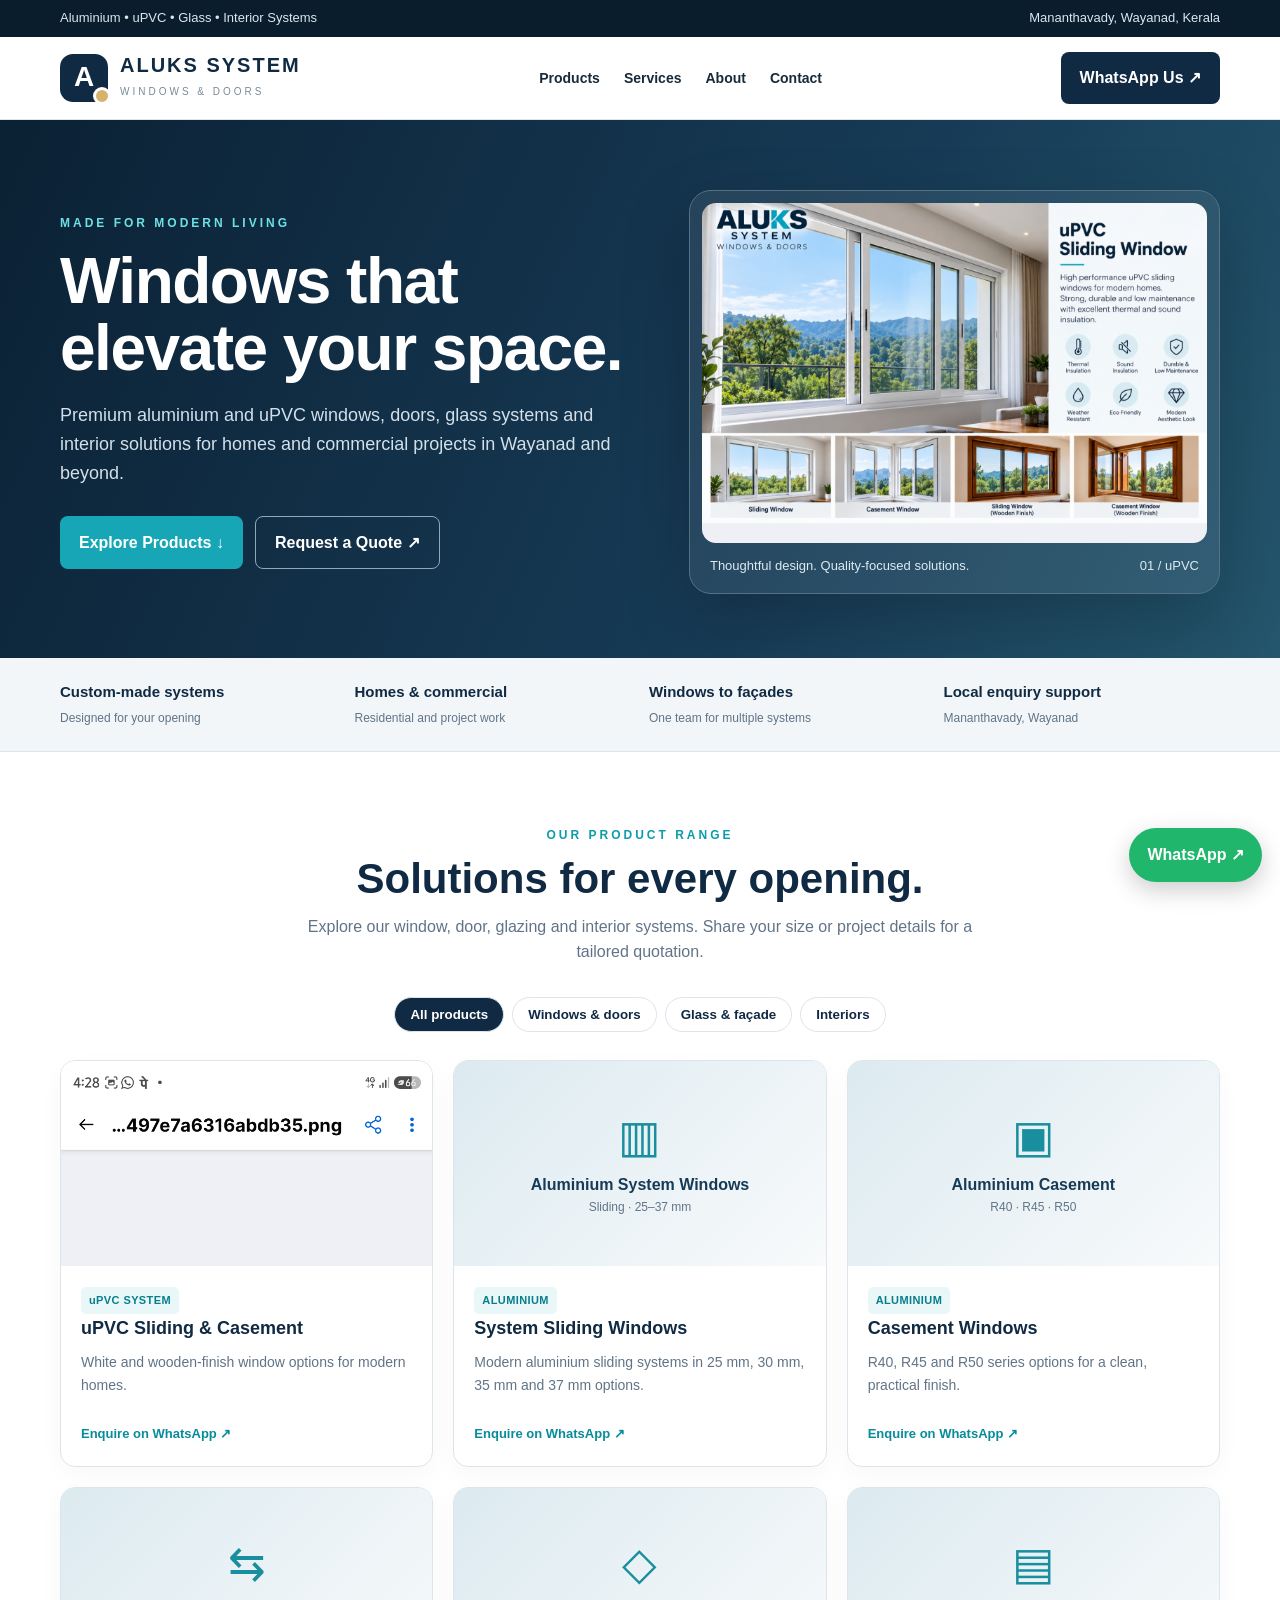
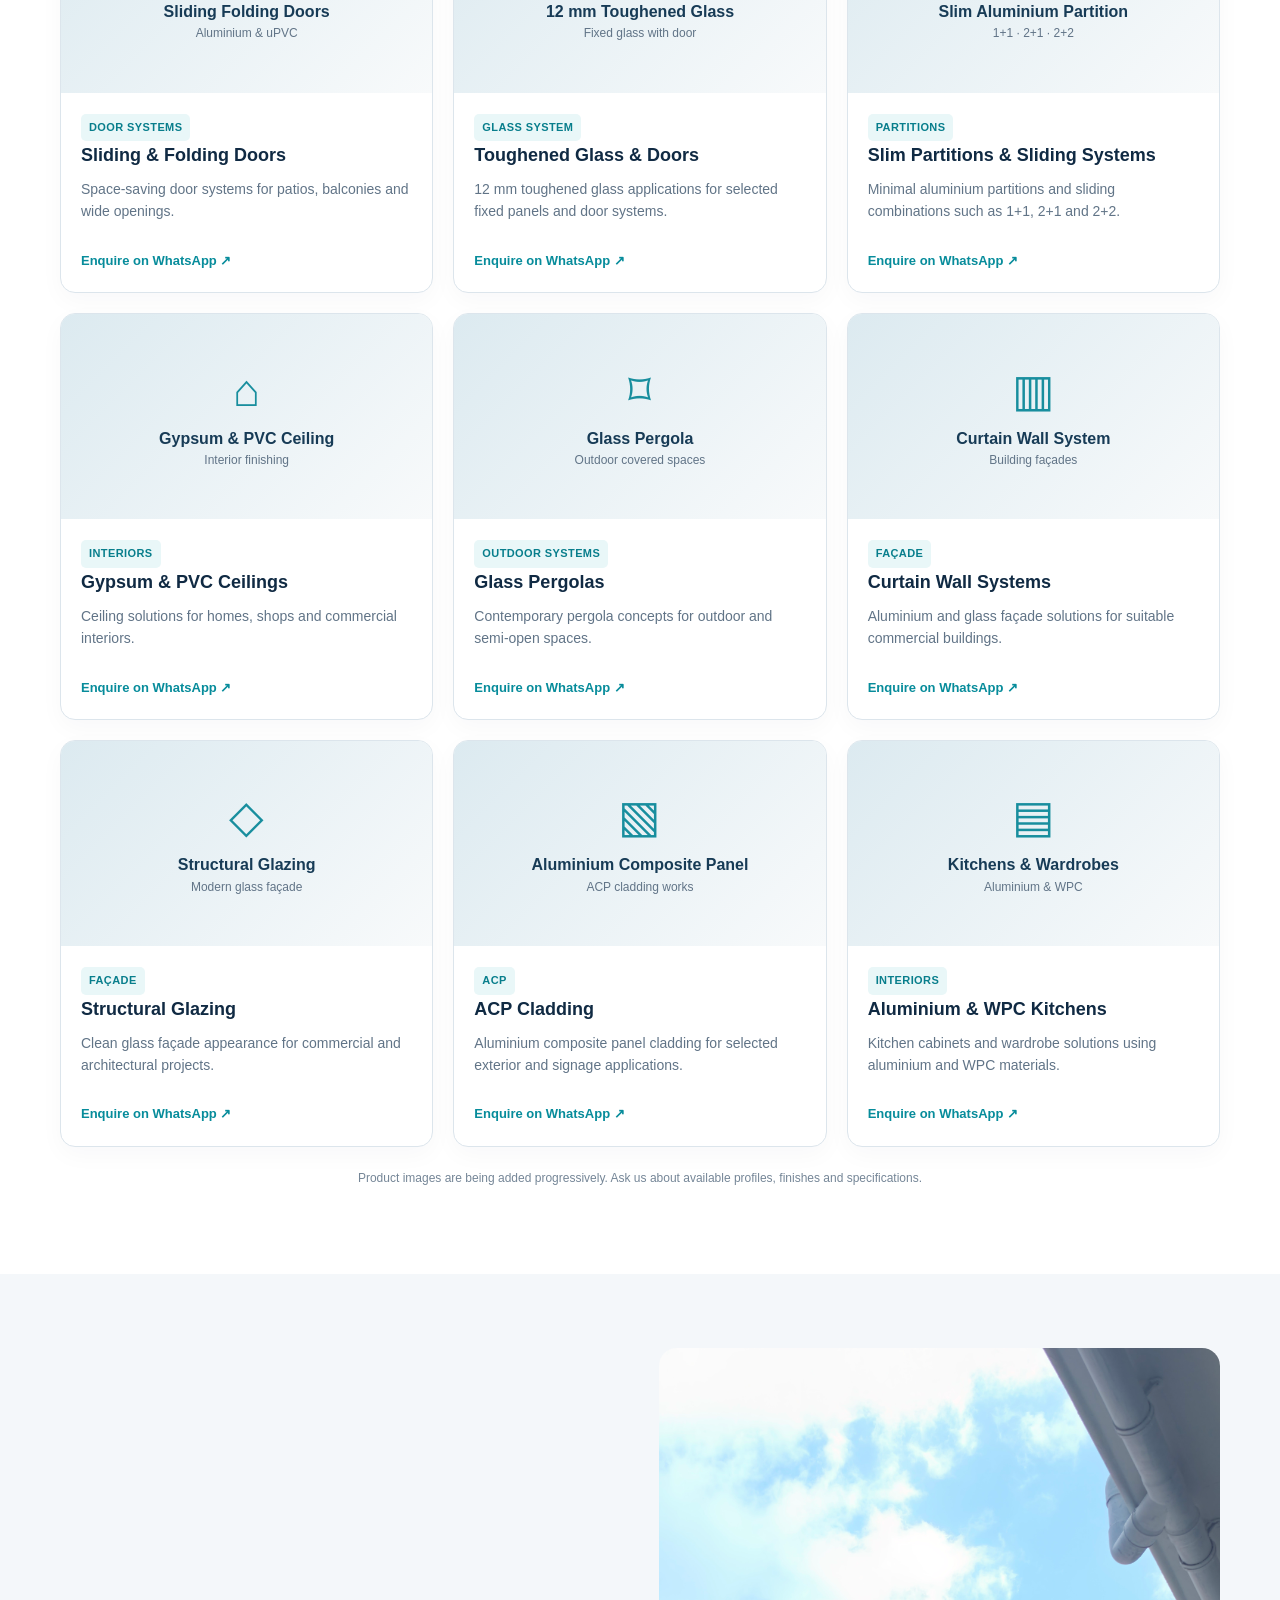
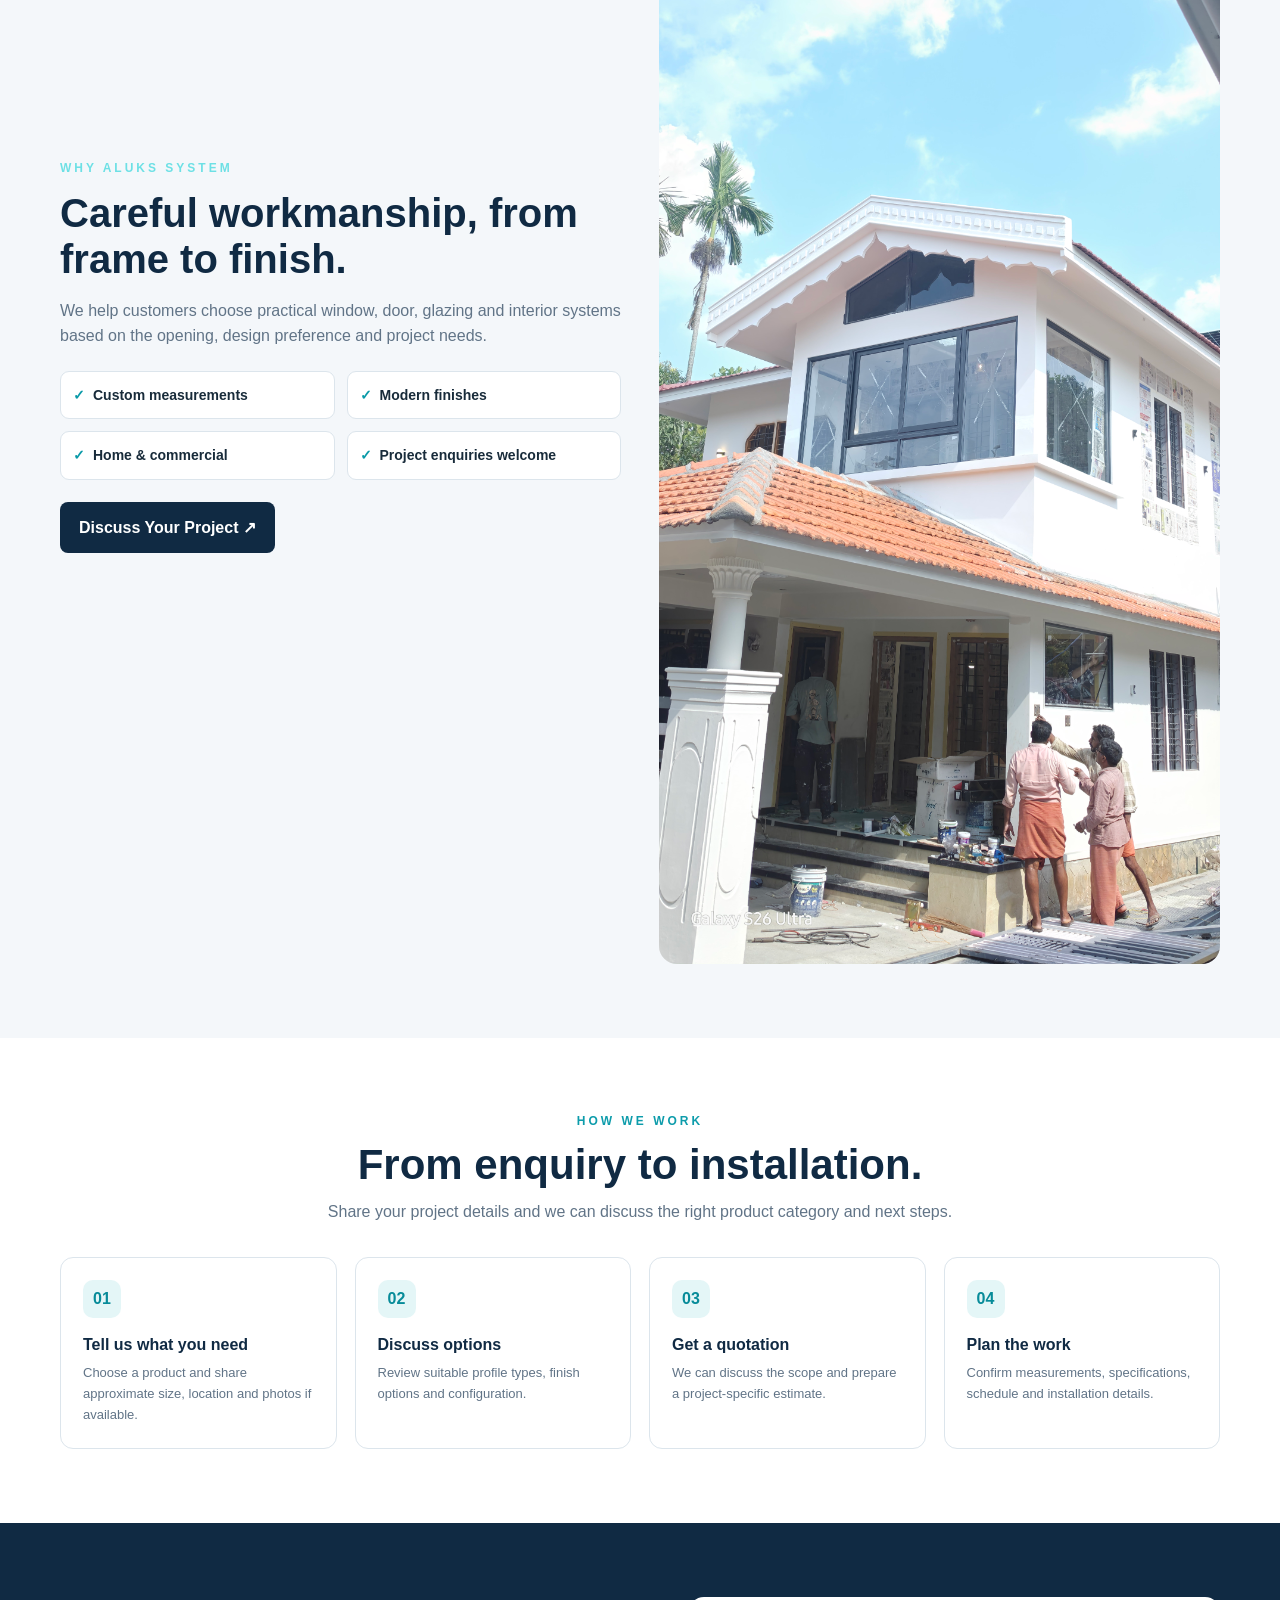
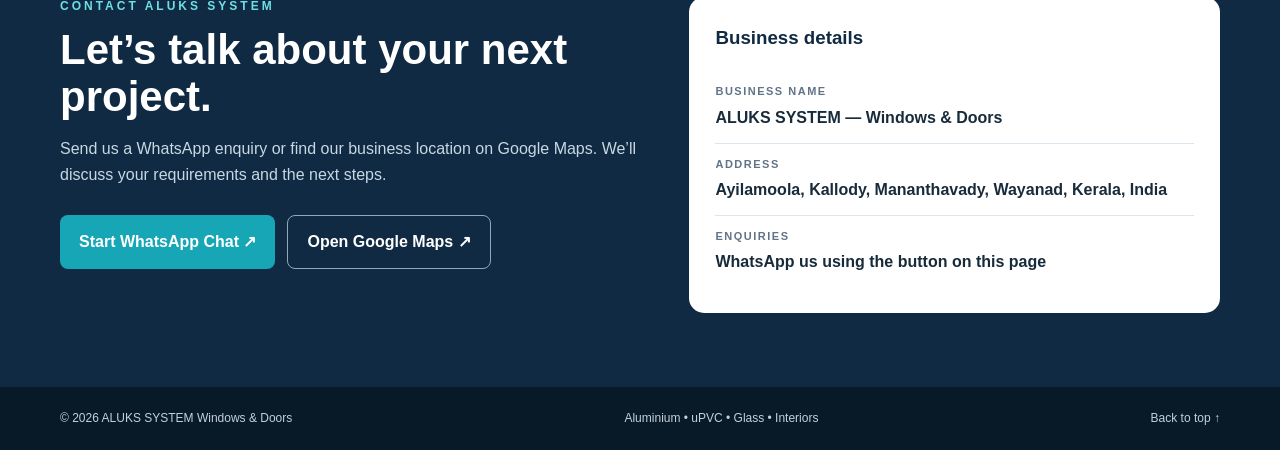
==== index.html @ c8d7f547 "Update index.html" ====
<!doctype html>
<html lang="en">
<head>
<meta charset="utf-8"><meta name="viewport" content="width=device-width, initial-scale=1">
<meta name="description" content="ALUKS SYSTEM — aluminium and uPVC windows, doors, glazing, partitions, ceilings, ACP, kitchens and wardrobes in Mananthavady, Wayanad, Kerala.">
<meta name="theme-color" content="#102a43"><title>ALUKS SYSTEM | Windows, Doors & Glazing</title>
<style>
:root{--navy:#102a43;--navy2:#183b56;--teal:#16a6b6;--ink:#182b3a;--muted:#617487;--paper:#f4f7fa;--white:#fff;--line:#dce5ec;--gold:#d6b36a}*{box-sizing:border-box}html{scroll-behavior:smooth}body{margin:0;font-family:Arial,Helvetica,sans-serif;color:var(--ink);background:#fff;line-height:1.6}a{color:inherit;text-decoration:none}.wrap{width:min(1160px,92%);margin:auto}.topbar{background:#0a1d2d;color:#dbe7ef;font-size:13px;padding:8px 0}.topbar .wrap{display:flex;justify-content:space-between;gap:12px;flex-wrap:wrap}.header{background:#fff;position:sticky;top:0;z-index:10;border-bottom:1px solid var(--line)}.nav{min-height:82px;display:flex;align-items:center;justify-content:space-between;gap:20px}.brand{display:flex;align-items:center;gap:12px}.brandmark{display:grid;place-items:center;width:48px;height:48px;background:var(--navy);color:#fff;border-radius:13px;font-size:28px;font-weight:800;position:relative}.brandmark:after{content:"";position:absolute;width:12px;height:12px;border-radius:50%;background:var(--gold);right:-3px;bottom:-3px;border:3px solid white}.brand strong{display:block;font-size:20px;letter-spacing:2px;color:var(--navy);line-height:1.2}.brand small{font-size:10px;letter-spacing:3px;color:#7b8994}.navlinks{display:flex;align-items:center;gap:24px;font-size:14px;font-weight:700}.navlinks a:hover{color:var(--teal)}.btn{display:inline-flex;align-items:center;justify-content:center;gap:8px;background:var(--teal);color:white;padding:13px 19px;border-radius:8px;font-weight:700;border:0;cursor:pointer}.btn.dark{background:var(--navy)}.hero{background:linear-gradient(115deg,#0b2134 0%,#173b56 62%,#24566d 100%);color:white;padding:70px 0 64px;overflow:hidden}.hero-grid{display:grid;grid-template-columns:1.05fr .95fr;align-items:center;gap:42px}.eyebrow{font-size:12px;letter-spacing:3px;text-transform:uppercase;color:#6de0e5;font-weight:800}.hero h1{font-size:clamp(38px,5vw,64px);line-height:1.04;letter-spacing:-1.5px;margin:15px 0 20px}.hero p{font-size:18px;color:#d3e0e9;max-width:560px}.hero-actions{display:flex;gap:12px;flex-wrap:wrap;margin-top:28px}.btn.outline{background:transparent;border:1px solid #90a9b8}.hero-visual{border:1px solid #557184;background:#ffffff12;border-radius:22px;padding:12px;box-shadow:0 25px 70px #0003}.hero-visual img{width:100%;height:340px;object-fit:cover;display:block;border-radius:14px}.hero-caption{display:flex;justify-content:space-between;gap:12px;padding:13px 8px 4px;color:#dceaf1;font-size:13px}.trust{background:#f2f6f8;border-bottom:1px solid var(--line)}.trust-grid{display:grid;grid-template-columns:repeat(4,1fr);gap:18px;padding:22px 0}.trust-item strong{display:block;color:var(--navy);font-size:15px}.trust-item span{font-size:12px;color:var(--muted)}section{scroll-margin-top:100px}.section{padding:74px 0}.section-head{max-width:700px;margin:0 auto 32px;text-align:center}.section-head .eyebrow{color:#0d9cab}.section-head h2{font-size:clamp(29px,4vw,42px);line-height:1.15;margin:10px 0;color:var(--navy)}.section-head p{color:var(--muted);margin:0}.filters{display:flex;justify-content:center;gap:8px;flex-wrap:wrap;margin:0 0 28px}.filter{border:1px solid var(--line);background:#fff;color:var(--navy);border-radius:99px;padding:9px 15px;font-weight:700;cursor:pointer}.filter.active,.filter:hover{background:var(--navy);color:#fff}.products{display:grid;grid-template-columns:repeat(3,1fr);gap:20px}.card{border:1px solid var(--line);border-radius:15px;overflow:hidden;background:#fff;box-shadow:0 8px 24px #102a4308;transition:transform .2s,box-shadow .2s}.card:hover{transform:translateY(-4px);box-shadow:0 14px 30px #102a4314}.photo{height:205px;background:linear-gradient(135deg,#dbe8ed,#f5f7f8);position:relative;overflow:hidden;display:grid;place-items:center}.photo img{width:100%;height:100%;object-fit:cover;display:block}.photo .placeholder{width:100%;height:100%;display:flex;align-items:center;justify-content:center;flex-direction:column;background:linear-gradient(135deg,#dceaf0,#f8fafb);color:#173b56;text-align:center;padding:20px}.placeholder .symbol{font-size:45px;line-height:1.2;color:#188e9e}.placeholder strong{font-size:16px;margin-top:8px}.placeholder span{font-size:12px;color:#617487}.card-body{padding:20px}.card h3{font-size:18px;color:var(--navy);margin:0 0 8px}.card p{font-size:14px;color:var(--muted);margin:0 0 14px}.tag{display:inline-block;background:#e9f7f8;color:#087e8c;font-size:11px;font-weight:800;letter-spacing:.4px;border-radius:5px;padding:5px 8px}.card-link{display:inline-block;margin-top:14px;color:#078c9b;font-size:13px;font-weight:800}.note{font-size:12px;color:#758697;text-align:center;margin-top:22px}.feature{background:var(--paper)}.feature-grid{display:grid;grid-template-columns:1fr 1fr;gap:38px;align-items:center}.feature h2{font-size:clamp(28px,4vw,40px);line-height:1.15;color:var(--navy);margin:12px 0}.feature p{color:var(--muted)}.checks{display:grid;grid-template-columns:1fr 1fr;gap:12px;margin:22px 0}.check{background:#fff;border:1px solid var(--line);padding:12px;border-radius:9px;font-size:14px;font-weight:700}.check:before{content:'✓';color:#0a9aa8;font-weight:900;margin-right:8px}.feature-image{border-radius:18px;overflow:hidden;background:#dce7ec;min-height:330px}.feature-image img{width:100%;height:100%;min-height:330px;object-fit:cover;display:block}.process-grid{display:grid;grid-template-columns:repeat(4,1fr);gap:18px}.process{border:1px solid var(--line);padding:22px;border-radius:13px}.process b{display:grid;place-items:center;width:38px;height:38px;border-radius:10px;background:#e4f6f7;color:#078b99}.process h3{font-size:16px;color:var(--navy);margin:14px 0 6px}.process p{font-size:13px;color:var(--muted);margin:0}.contact{background:var(--navy);color:white}.contact-grid{display:grid;grid-template-columns:1fr .9fr;gap:40px;align-items:start}.contact h2{font-size:clamp(30px,4vw,42px);line-height:1.12;margin:10px 0}.contact p{color:#c8d8e3}.contact-card{background:#fff;color:var(--ink);padding:26px;border-radius:15px}.contact-card h3{color:var(--navy);margin-top:0}.contact-line{padding:12px 0;border-bottom:1px solid var(--line)}.contact-line:last-child{border-bottom:0}.contact-line small{display:block;color:var(--muted);font-size:11px;letter-spacing:1.5px;font-weight:800}.contact-line strong{display:block;margin-top:4px}.footer{background:#081927;color:#c3d1db;padding:22px 0;font-size:12px}.footer .wrap{display:flex;justify-content:space-between;gap:15px;flex-wrap:wrap}.float-wa{position:fixed;right:18px;bottom:18px;z-index:20;background:#20b66b;color:white;padding:14px 18px;border-radius:99px;box-shadow:0 8px 24px #0003;font-weight:800}.hidden{display:none!important} @media(max-width:850px){.navlinks{display:none}.hero-grid,.feature-grid,.contact-grid{grid-template-columns:1fr}.hero{padding:48px 0}.hero-visual img{height:260px}.trust-grid{grid-template-columns:repeat(2,1fr)}.products{grid-template-columns:repeat(2,1fr)}.process-grid{grid-template-columns:repeat(2,1fr)}.section{padding:54px 0}}@media(max-width:540px){.products{grid-template-columns:1fr}.photo{height:220px}.trust-grid{gap:12px}.trust-item{padding:4px}.hero h1{font-size:39px}.hero p{font-size:16px}.checks{grid-template-columns:1fr 1fr}.process-grid{grid-template-columns:1fr 1fr}.brand strong{font-size:17px}.brand small{letter-spacing:2px}}
</style>
</head>
<body>
<div class="topbar"><div class="wrap"><span>Aluminium • uPVC • Glass • Interior Systems</span><span>Mananthavady, Wayanad, Kerala</span></div></div>
<header class="header"><div class="wrap nav"><a class="brand" href="#home"><span class="brandmark">A</span><span><strong>ALUKS SYSTEM</strong><small>WINDOWS &amp; DOORS</small></span></a><nav class="navlinks"><a href="#products">Products</a><a href="#services">Services</a><a href="#about">About</a><a href="#contact">Contact</a></nav><a class="btn dark" href="https://wa.me/919847987173?text=Hello%20ALUKS%20SYSTEM%2C%20I%20need%20a%20quotation." target="_blank" rel="noopener">WhatsApp Us ↗</a></div></header>
<main id="home">
<section class="hero"><div class="wrap hero-grid"><div><div class="eyebrow">Made for modern living</div><h1>Windows that elevate your space.</h1><p>Premium aluminium and uPVC windows, doors, glass systems and interior solutions for homes and commercial projects in Wayanad and beyond.</p><div class="hero-actions"><a class="btn" href="#products">Explore Products ↓</a><a class="btn outline" href="https://wa.me/919847987173?text=Hello%20ALUKS%20SYSTEM%2C%20please%20help%20with%20a%20quotation." target="_blank" rel="noopener">Request a Quote ↗</a></div></div><div class="hero-visual"><img src="images/Screenshot_20261023_162822_GitHub.jpg" alt="ALUKS SYSTEM uPVC sliding and casement windows"><div class="hero-caption"><span>Thoughtful design. Quality-focused solutions.</span><span>01 / uPVC</span></div></div></div></section>
<div class="trust"><div class="wrap trust-grid"><div class="trust-item"><strong>Custom-made systems</strong><span>Designed for your opening</span></div><div class="trust-item"><strong>Homes &amp; commercial</strong><span>Residential and project work</span></div><div class="trust-item"><strong>Windows to façades</strong><span>One team for multiple systems</span></div><div class="trust-item"><strong>Local enquiry support</strong><span>Mananthavady, Wayanad</span></div></div></div>
<section class="section" id="products"><div class="wrap"><div class="section-head"><div class="eyebrow">Our product range</div><h2>Solutions for every opening.</h2><p>Explore our window, door, glazing and interior systems. Share your size or project details for a tailored quotation.</p></div><div class="filters"><button class="filter active" data-filter="all">All products</button><button class="filter" data-filter="windows">Windows &amp; doors</button><button class="filter" data-filter="glass">Glass &amp; façade</button><button class="filter" data-filter="interior">Interiors</button></div><div class="products">
<article class="card" data-category="windows"><div class="photo"><img src="images/Screenshot_20261023_162822_GitHub.jpg" alt="White and wooden finish uPVC sliding and casement windows"></div><div class="card-body"><span class="tag">uPVC SYSTEM</span><h3>uPVC Sliding &amp; Casement</h3><p>White and wooden-finish window options for modern homes.</p><a class="card-link" href="https://wa.me/919847987173?text=Hello%2C%20I%20am%20interested%20in%20uPVC%20windows." target="_blank" rel="noopener">Enquire on WhatsApp ↗</a></div></article>
<article class="card" data-category="windows"><div class="photo"><div class="placeholder"><div class="symbol">▥</div><strong>Aluminium System Windows</strong><span>Sliding · 25–37 mm</span></div></div><div class="card-body"><span class="tag">ALUMINIUM</span><h3>System Sliding Windows</h3><p>Modern aluminium sliding systems in 25 mm, 30 mm, 35 mm and 37 mm options.</p><a class="card-link" href="https://wa.me/919847987173?text=Hello%2C%20I%20am%20interested%20in%20aluminium%20sliding%20windows." target="_blank" rel="noopener">Enquire on WhatsApp ↗</a></div></article>
<article class="card" data-category="windows"><div class="photo"><div class="placeholder"><div class="symbol">▣</div><strong>Aluminium Casement</strong><span>R40 · R45 · R50</span></div></div><div class="card-body"><span class="tag">ALUMINIUM</span><h3>Casement Windows</h3><p>R40, R45 and R50 series options for a clean, practical finish.</p><a class="card-link" href="https://wa.me/919847987173?text=Hello%2C%20I%20am%20interested%20in%20aluminium%20casement%20windows." target="_blank" rel="noopener">Enquire on WhatsApp ↗</a></div></article>
<article class="card" data-category="windows"><div class="photo"><div class="placeholder"><div class="symbol">⇆</div><strong>Sliding Folding Doors</strong><span>Aluminium &amp; uPVC</span></div></div><div class="card-body"><span class="tag">DOOR SYSTEMS</span><h3>Sliding &amp; Folding Doors</h3><p>Space-saving door systems for patios, balconies and wide openings.</p><a class="card-link" href="https://wa.me/919847987173?text=Hello%2C%20I%20am%20interested%20in%20sliding%20folding%20doors." target="_blank" rel="noopener">Enquire on WhatsApp ↗</a></div></article>
<article class="card" data-category="glass"><div class="photo"><div class="placeholder"><div class="symbol">◇</div><strong>12 mm Toughened Glass</strong><span>Fixed glass with door</span></div></div><div class="card-body"><span class="tag">GLASS SYSTEM</span><h3>Toughened Glass &amp; Doors</h3><p>12 mm toughened glass applications for selected fixed panels and door systems.</p><a class="card-link" href="https://wa.me/919847987173?text=Hello%2C%20I%20need%20a%20quotation%20for%20toughened%20glass%20with%20door." target="_blank" rel="noopener">Enquire on WhatsApp ↗</a></div></article>
<article class="card" data-category="glass"><div class="photo"><div class="placeholder"><div class="symbol">▤</div><strong>Slim Aluminium Partition</strong><span>1+1 · 2+1 · 2+2</span></div></div><div class="card-body"><span class="tag">PARTITIONS</span><h3>Slim Partitions &amp; Sliding Systems</h3><p>Minimal aluminium partitions and sliding combinations such as 1+1, 2+1 and 2+2.</p><a class="card-link" href="https://wa.me/919847987173?text=Hello%2C%20I%20am%20interested%20in%20slim%20partitions." target="_blank" rel="noopener">Enquire on WhatsApp ↗</a></div></article>
<article class="card" data-category="interior"><div class="photo"><div class="placeholder"><div class="symbol">⌂</div><strong>Gypsum &amp; PVC Ceiling</strong><span>Interior finishing</span></div></div><div class="card-body"><span class="tag">INTERIORS</span><h3>Gypsum &amp; PVC Ceilings</h3><p>Ceiling solutions for homes, shops and commercial interiors.</p><a class="card-link" href="https://wa.me/919847987173?text=Hello%2C%20I%20need%20a%20quotation%20for%20ceiling%20work." target="_blank" rel="noopener">Enquire on WhatsApp ↗</a></div></article>
<article class="card" data-category="glass"><div class="photo"><div class="placeholder"><div class="symbol">⌑</div><strong>Glass Pergola</strong><span>Outdoor covered spaces</span></div></div><div class="card-body"><span class="tag">OUTDOOR SYSTEMS</span><h3>Glass Pergolas</h3><p>Contemporary pergola concepts for outdoor and semi-open spaces.</p><a class="card-link" href="https://wa.me/919847987173?text=Hello%2C%20I%20am%20interested%20in%20a%20glass%20pergola." target="_blank" rel="noopener">Enquire on WhatsApp ↗</a></div></article>
<article class="card" data-category="glass"><div class="photo"><div class="placeholder"><div class="symbol">▥</div><strong>Curtain Wall System</strong><span>Building façades</span></div></div><div class="card-body"><span class="tag">FAÇADE</span><h3>Curtain Wall Systems</h3><p>Aluminium and glass façade solutions for suitable commercial buildings.</p><a class="card-link" href="https://wa.me/919847987173?text=Hello%2C%20I%20need%20information%20about%20curtain%20wall%20systems." target="_blank" rel="noopener">Enquire on WhatsApp ↗</a></div></article>
<article class="card" data-category="glass"><div class="photo"><div class="placeholder"><div class="symbol">◇</div><strong>Structural Glazing</strong><span>Modern glass façade</span></div></div><div class="card-body"><span class="tag">FAÇADE</span><h3>Structural Glazing</h3><p>Clean glass façade appearance for commercial and architectural projects.</p><a class="card-link" href="https://wa.me/919847987173?text=Hello%2C%20I%20am%20interested%20in%20structural%20glazing." target="_blank" rel="noopener">Enquire on WhatsApp ↗</a></div></article>
<article class="card" data-category="glass"><div class="photo"><div class="placeholder"><div class="symbol">▧</div><strong>Aluminium Composite Panel</strong><span>ACP cladding works</span></div></div><div class="card-body"><span class="tag">ACP</span><h3>ACP Cladding</h3><p>Aluminium composite panel cladding for selected exterior and signage applications.</p><a class="card-link" href="https://wa.me/919847987173?text=Hello%2C%20I%20need%20a%20quotation%20for%20ACP%20works." target="_blank" rel="noopener">Enquire on WhatsApp ↗</a></div></article>
<article class="card" data-category="interior"><div class="photo"><div class="placeholder"><div class="symbol">▤</div><strong>Kitchens &amp; Wardrobes</strong><span>Aluminium &amp; WPC</span></div></div><div class="card-body"><span class="tag">INTERIORS</span><h3>Aluminium &amp; WPC Kitchens</h3><p>Kitchen cabinets and wardrobe solutions using aluminium and WPC materials.</p><a class="card-link" href="https://wa.me/919847987173?text=Hello%2C%20I%20need%20a%20quotation%20for%20kitchen%20or%20wardrobe%20work." target="_blank" rel="noopener">Enquire on WhatsApp ↗</a></div></article>
</div><p class="note">Product images are being added progressively. Ask us about available profiles, finishes and specifications.</p></div></section>
<section class="section feature" id="about"><div class="wrap feature-grid"><div><div class="eyebrow">Why ALUKS SYSTEM</div><h2>Careful workmanship, from frame to finish.</h2><p>We help customers choose practical window, door, glazing and interior systems based on the opening, design preference and project needs.</p><div class="checks"><div class="check">Custom measurements</div><div class="check">Modern finishes</div><div class="check">Home &amp; commercial</div><div class="check">Project enquiries welcome</div></div><a class="btn dark" href="https://wa.me/919847987173?text=Hello%20ALUKS%20SYSTEM%2C%20I%20would%20like%20to%20discuss%20a%20project." target="_blank" rel="noopener">Discuss Your Project ↗</a></div><div class="feature-image"><img src="images/20260506_151958.jpg" alt="ALUKS SYSTEM project photo" onerror="this.style.display='none'"></div></div></section>
<section class="section" id="services"><div class="wrap"><div class="section-head"><div class="eyebrow">How we work</div><h2>From enquiry to installation.</h2><p>Share your project details and we can discuss the right product category and next steps.</p></div><div class="process-grid"><div class="process"><b>01</b><h3>Tell us what you need</h3><p>Choose a product and share approximate size, location and photos if available.</p></div><div class="process"><b>02</b><h3>Discuss options</h3><p>Review suitable profile types, finish options and configuration.</p></div><div class="process"><b>03</b><h3>Get a quotation</h3><p>We can discuss the scope and prepare a project-specific estimate.</p></div><div class="process"><b>04</b><h3>Plan the work</h3><p>Confirm measurements, specifications, schedule and installation details.</p></div></div></div></section>
<section class="section contact" id="contact"><div class="wrap contact-grid"><div><div class="eyebrow">Contact ALUKS SYSTEM</div><h2>Let’s talk about your next project.</h2><p>Send us a WhatsApp enquiry or find our business location on Google Maps. We’ll discuss your requirements and the next steps.</p><div class="hero-actions"><a class="btn" href="https://wa.me/919847987173?text=Hello%20ALUKS%20SYSTEM%2C%20I%20have%20a%20project%20enquiry." target="_blank" rel="noopener">Start WhatsApp Chat ↗</a><a class="btn outline" href="https://maps.app.goo.gl/h94ntwJsvuQndtbC9" target="_blank" rel="noopener">Open Google Maps ↗</a></div></div><div class="contact-card"><h3>Business details</h3><div class="contact-line"><small>BUSINESS NAME</small><strong>ALUKS SYSTEM — Windows &amp; Doors</strong></div><div class="contact-line"><small>ADDRESS</small><strong>Ayilamoola, Kallody, Mananthavady, Wayanad, Kerala, India</strong></div><div class="contact-line"><small>ENQUIRIES</small><strong>WhatsApp us using the button on this page</strong></div></div></div></section>
</main><footer class="footer"><div class="wrap"><span>© <span id="year"></span> ALUKS SYSTEM Windows &amp; Doors</span><span>Aluminium • uPVC • Glass • Interiors</span><a href="#home">Back to top ↑</a></div></footer><a class="float-wa" href="https://wa.me/919847987173?text=Hello%20ALUKS%20SYSTEM%2C%20I%20have%20an%20enquiry." target="_blank" rel="noopener" aria-label="Chat on WhatsApp">WhatsApp ↗</a>
<script>document.getElementById('year').textContent=new Date().getFullYear();const filters=document.querySelectorAll('.filter');const cards=document.querySelectorAll('.card');filters.forEach(btn=>btn.addEventListener('click',()=>{filters.forEach(b=>b.classList.remove('active'));btn.classList.add('active');const f=btn.dataset.filter;cards.forEach(card=>card.classList.toggle('hidden',f!=='all'&&card.dataset.category!==f));}));</script>
</body></html>
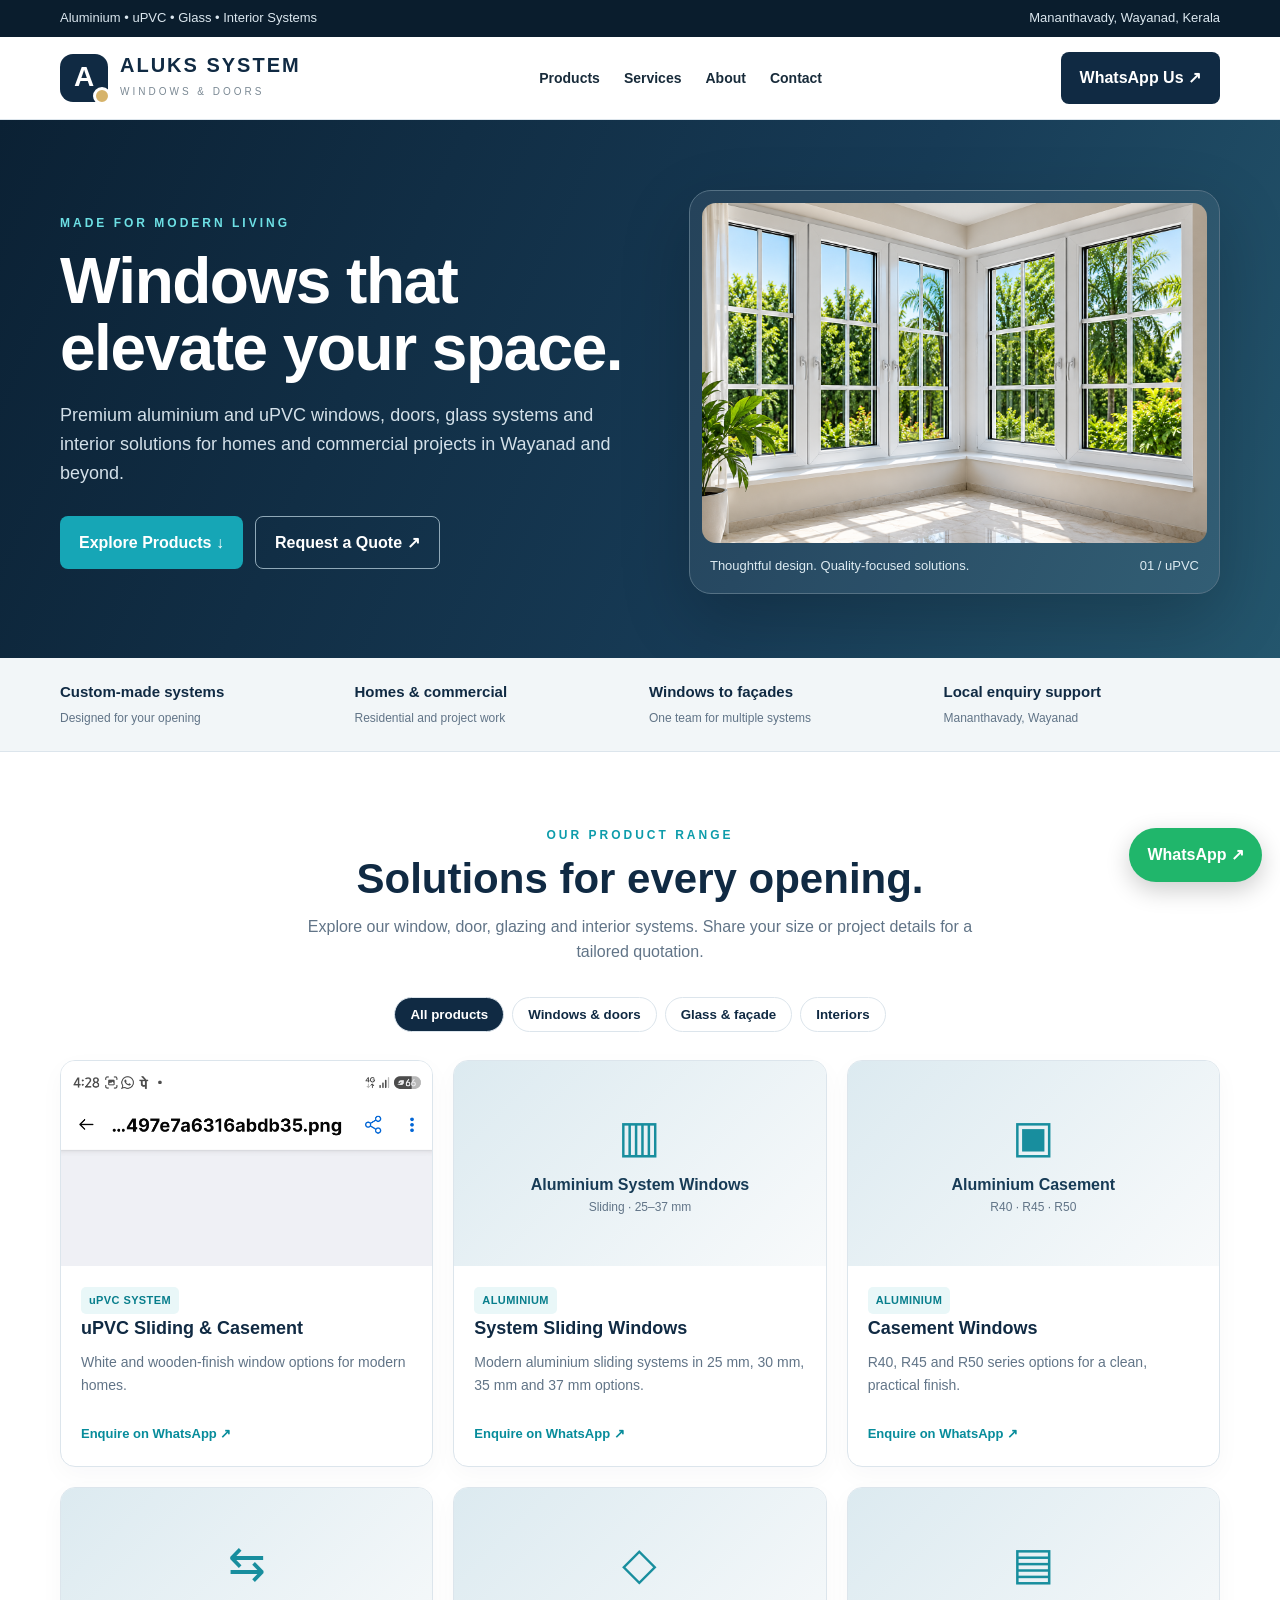
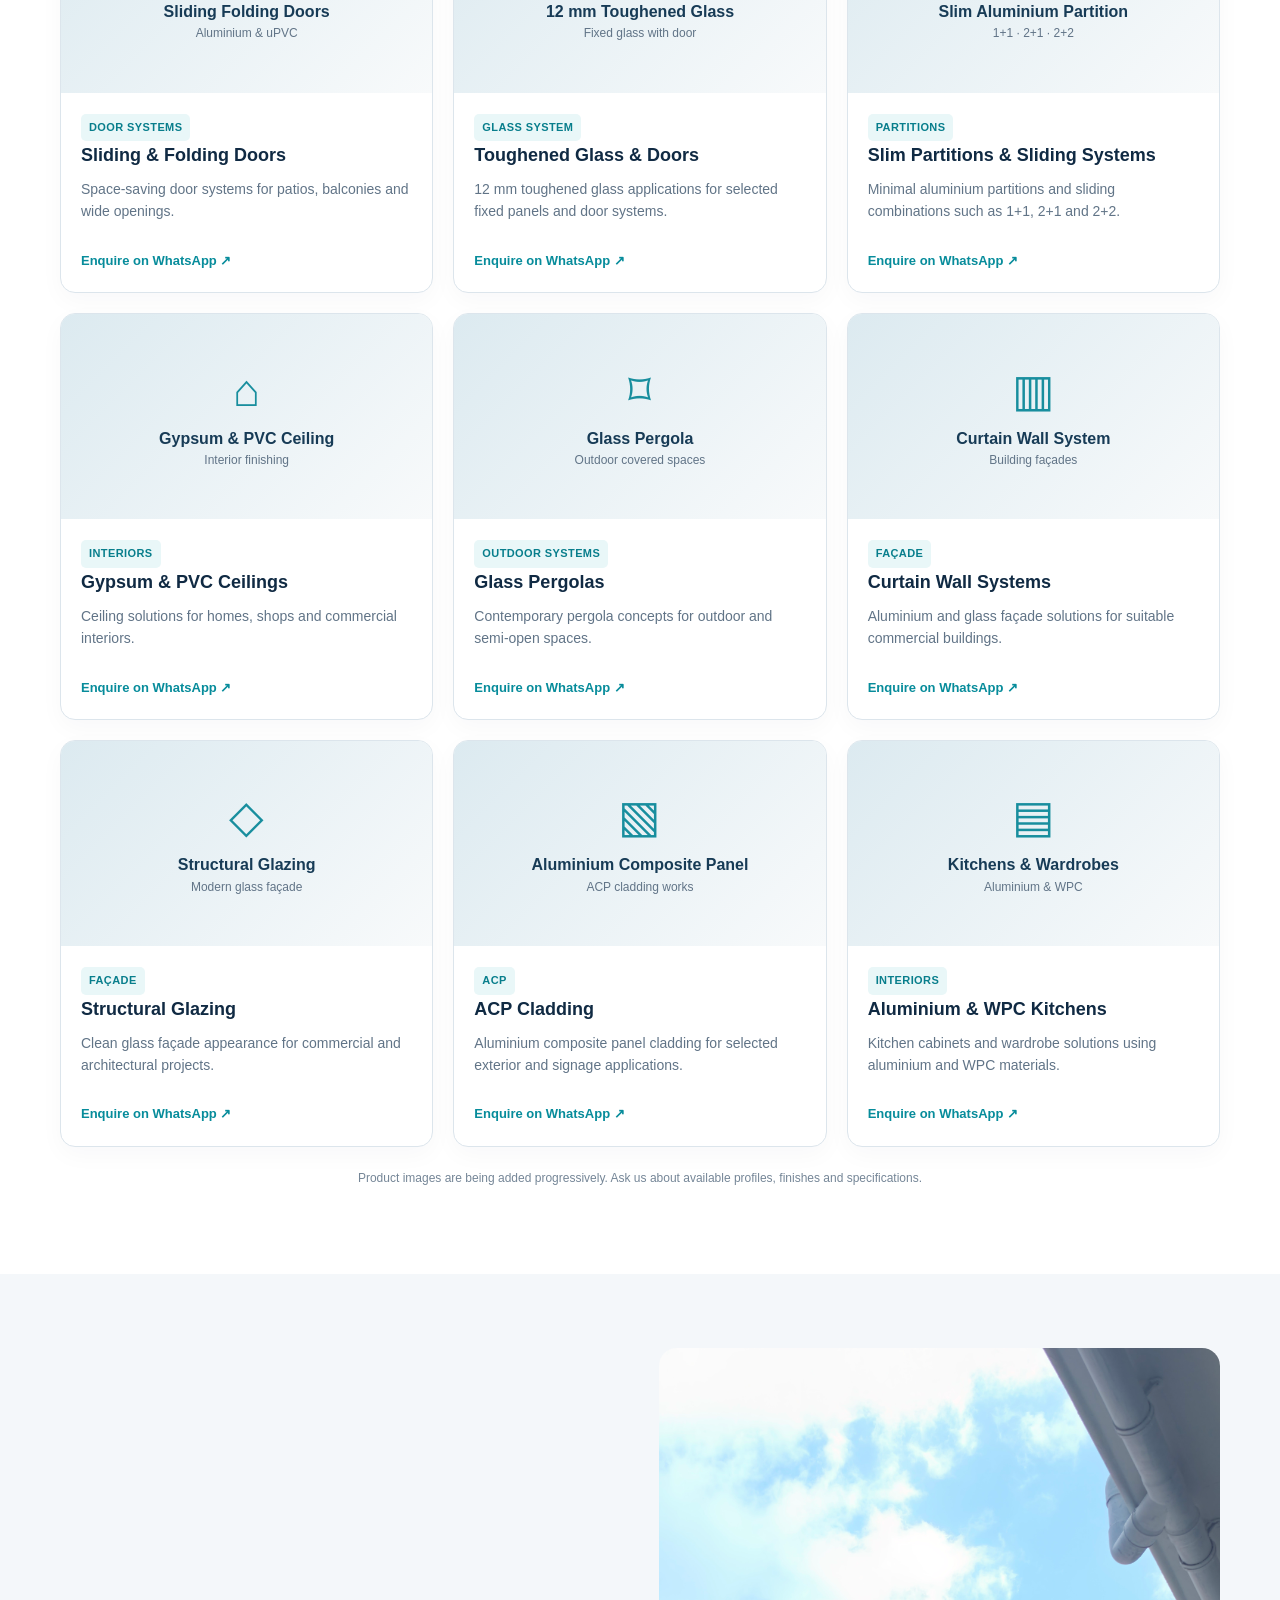
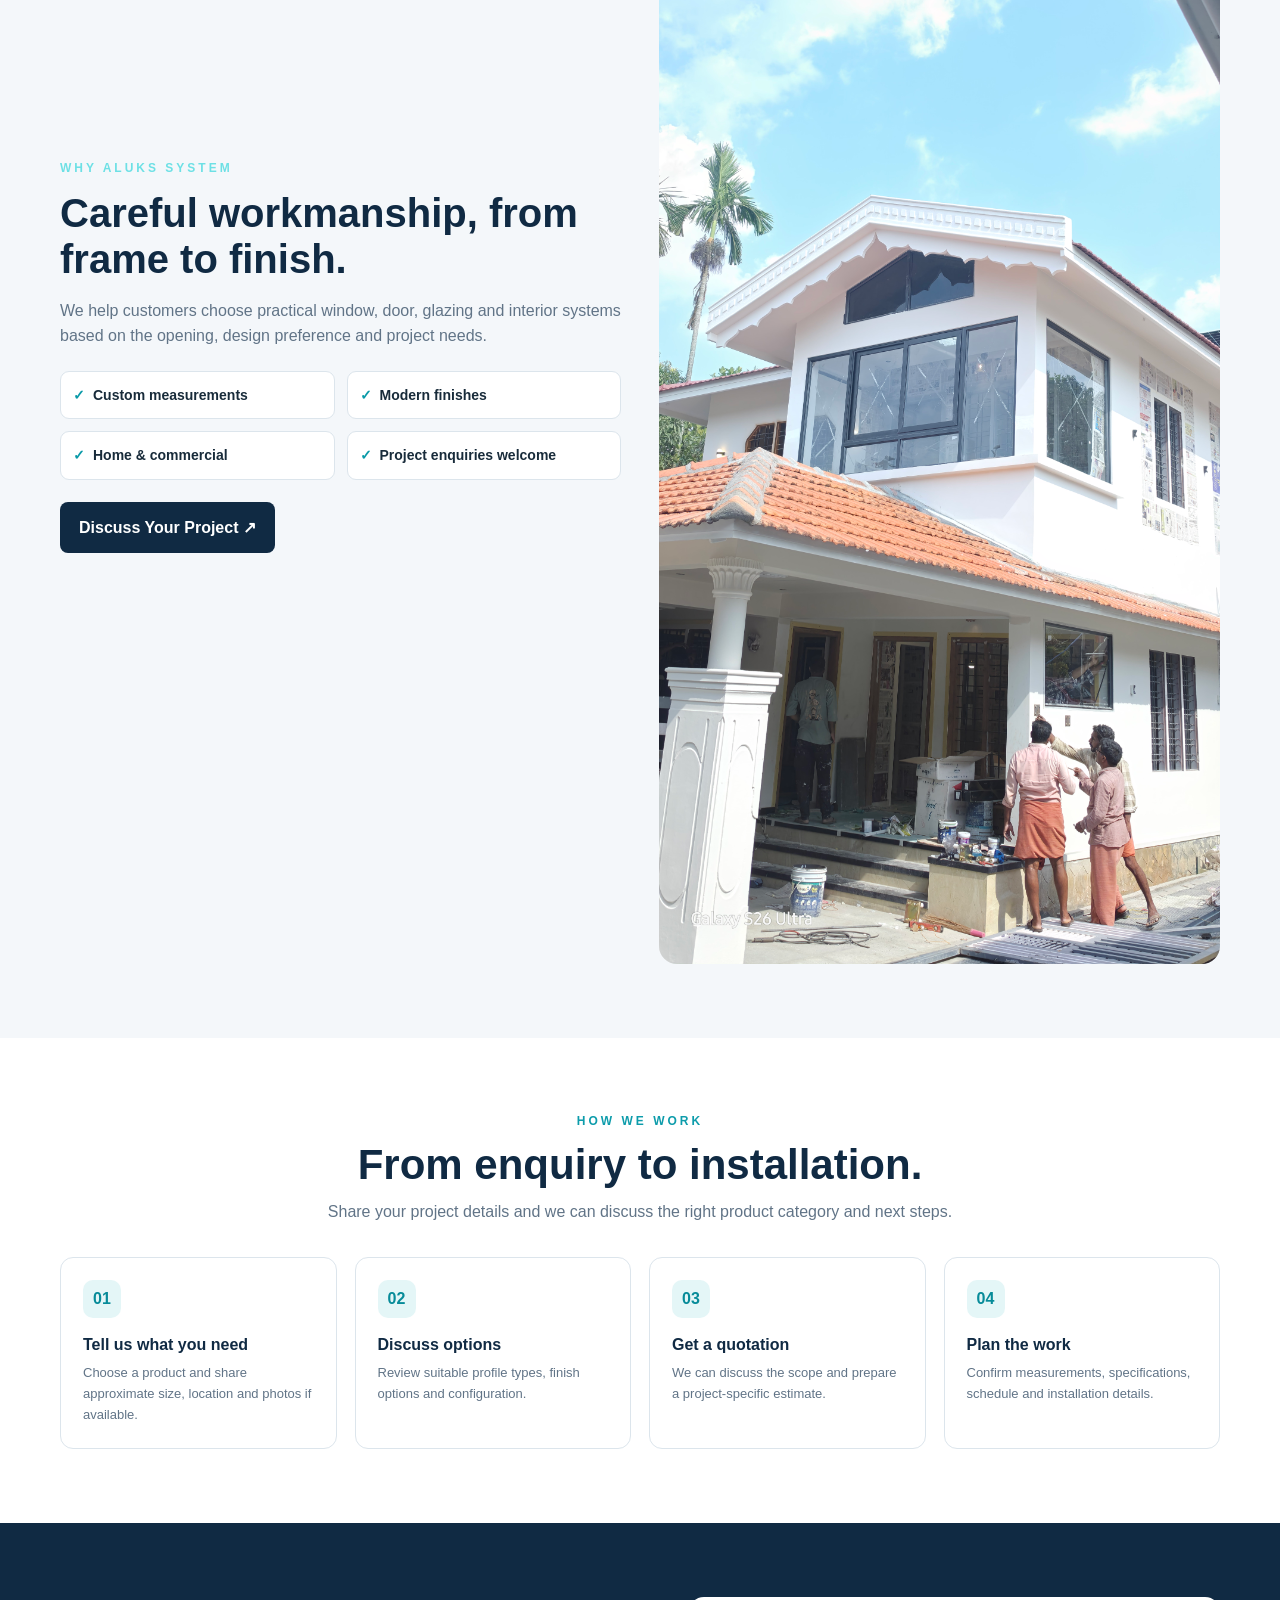
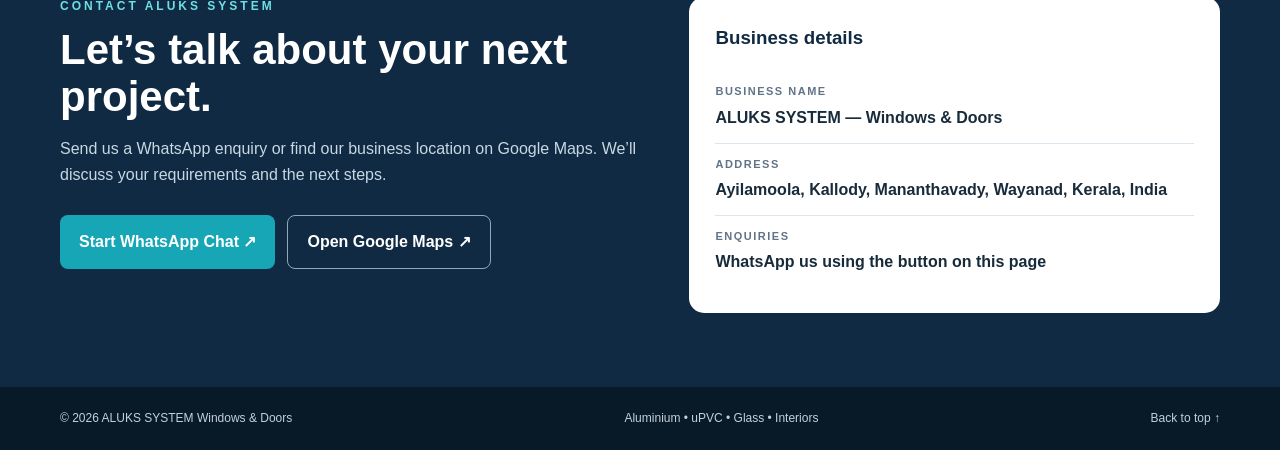
==== commit ba13572d: "Duplicate hero section in index.html" ====
--- a/index.html
+++ b/index.html
@@ -12,7 +12,7 @@
 <div class="topbar"><div class="wrap"><span>Aluminium • uPVC • Glass • Interior Systems</span><span>Mananthavady, Wayanad, Kerala</span></div></div>
 <header class="header"><div class="wrap nav"><a class="brand" href="#home"><span class="brandmark">A</span><span><strong>ALUKS SYSTEM</strong><small>WINDOWS &amp; DOORS</small></span></a><nav class="navlinks"><a href="#products">Products</a><a href="#services">Services</a><a href="#about">About</a><a href="#contact">Contact</a></nav><a class="btn dark" href="https://wa.me/919847987173?text=Hello%20ALUKS%20SYSTEM%2C%20I%20need%20a%20quotation." target="_blank" rel="noopener">WhatsApp Us ↗</a></div></header>
 <main id="home">
-<section class="hero"><div class="wrap hero-grid"><div><div class="eyebrow">Made for modern living</div><h1>Windows that elevate your space.</h1><p>Premium aluminium and uPVC windows, doors, glass systems and interior solutions for homes and commercial projects in Wayanad and beyond.</p><div class="hero-actions"><a class="btn" href="#products">Explore Products ↓</a><a class="btn outline" href="https://wa.me/919847987173?text=Hello%20ALUKS%20SYSTEM%2C%20please%20help%20with%20a%20quotation." target="_blank" rel="noopener">Request a Quote ↗</a></div></div><div class="hero-visual"><img src="images/Screenshot_20261023_162822_GitHub.jpg" alt="ALUKS SYSTEM uPVC sliding and casement windows"><div class="hero-caption"><span>Thoughtful design. Quality-focused solutions.</span><span>01 / uPVC</span></div></div></div></section>
+<section class="hero"><div class="wrap hero-grid"><div><div class="eyebrow">Made for modern living</div><h1>Windows that elevate your space.</h1><p>Premium aluminium and uPVC windows, doors, glass systems and interior solutions for homes and commercial projects in Wayanad and beyond.</p><div class="hero-actions"><a class="btn" href="#products">Explore Products ↓</a><a class="btn outline" href="https://wa.me/919847987173?text=Hello%20ALUKS%20SYSTEM%2C%20please%20help%20with%20a%20quotation." target="_blank" rel="noopener">Request a Quote ↗</a></div></div><div class="hero-visual"><img src="images/aluks- Upvc sliding .png" alt="ALUKS SYSTEM uPVC sliding and casement windows"><div class="hero-caption"><span>Thoughtful design. Quality-focused solutions.</span><span>01 / uPVC</span></div></div></div></section>
 <div class="trust"><div class="wrap trust-grid"><div class="trust-item"><strong>Custom-made systems</strong><span>Designed for your opening</span></div><div class="trust-item"><strong>Homes &amp; commercial</strong><span>Residential and project work</span></div><div class="trust-item"><strong>Windows to façades</strong><span>One team for multiple systems</span></div><div class="trust-item"><strong>Local enquiry support</strong><span>Mananthavady, Wayanad</span></div></div></div>
 <section class="section" id="products"><div class="wrap"><div class="section-head"><div class="eyebrow">Our product range</div><h2>Solutions for every opening.</h2><p>Explore our window, door, glazing and interior systems. Share your size or project details for a tailored quotation.</p></div><div class="filters"><button class="filter active" data-filter="all">All products</button><button class="filter" data-filter="windows">Windows &amp; doors</button><button class="filter" data-filter="glass">Glass &amp; façade</button><button class="filter" data-filter="interior">Interiors</button></div><div class="products">
 <article class="card" data-category="windows"><div class="photo"><img src="images/Screenshot_20261023_162822_GitHub.jpg" alt="White and wooden finish uPVC sliding and casement windows"></div><div class="card-body"><span class="tag">uPVC SYSTEM</span><h3>uPVC Sliding &amp; Casement</h3><p>White and wooden-finish window options for modern homes.</p><a class="card-link" href="https://wa.me/919847987173?text=Hello%2C%20I%20am%20interested%20in%20uPVC%20windows." target="_blank" rel="noopener">Enquire on WhatsApp ↗</a></div></article>
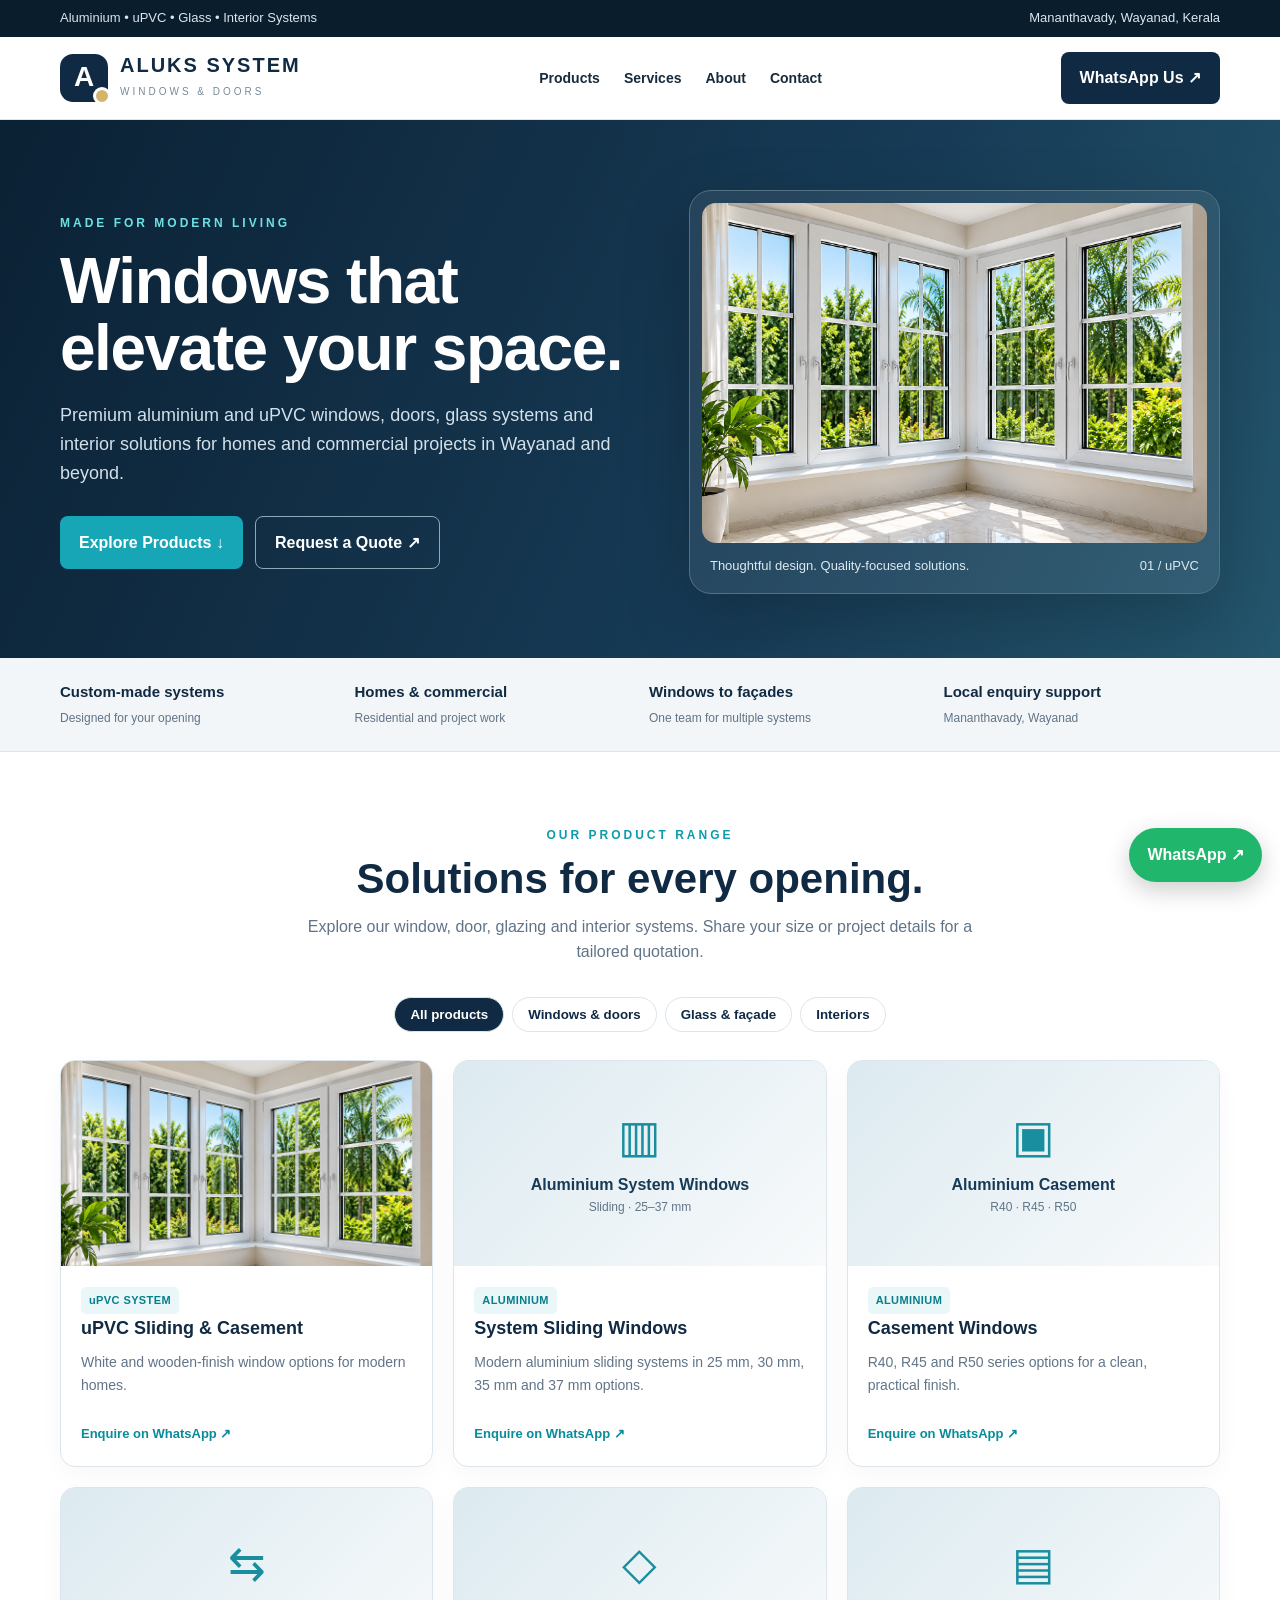
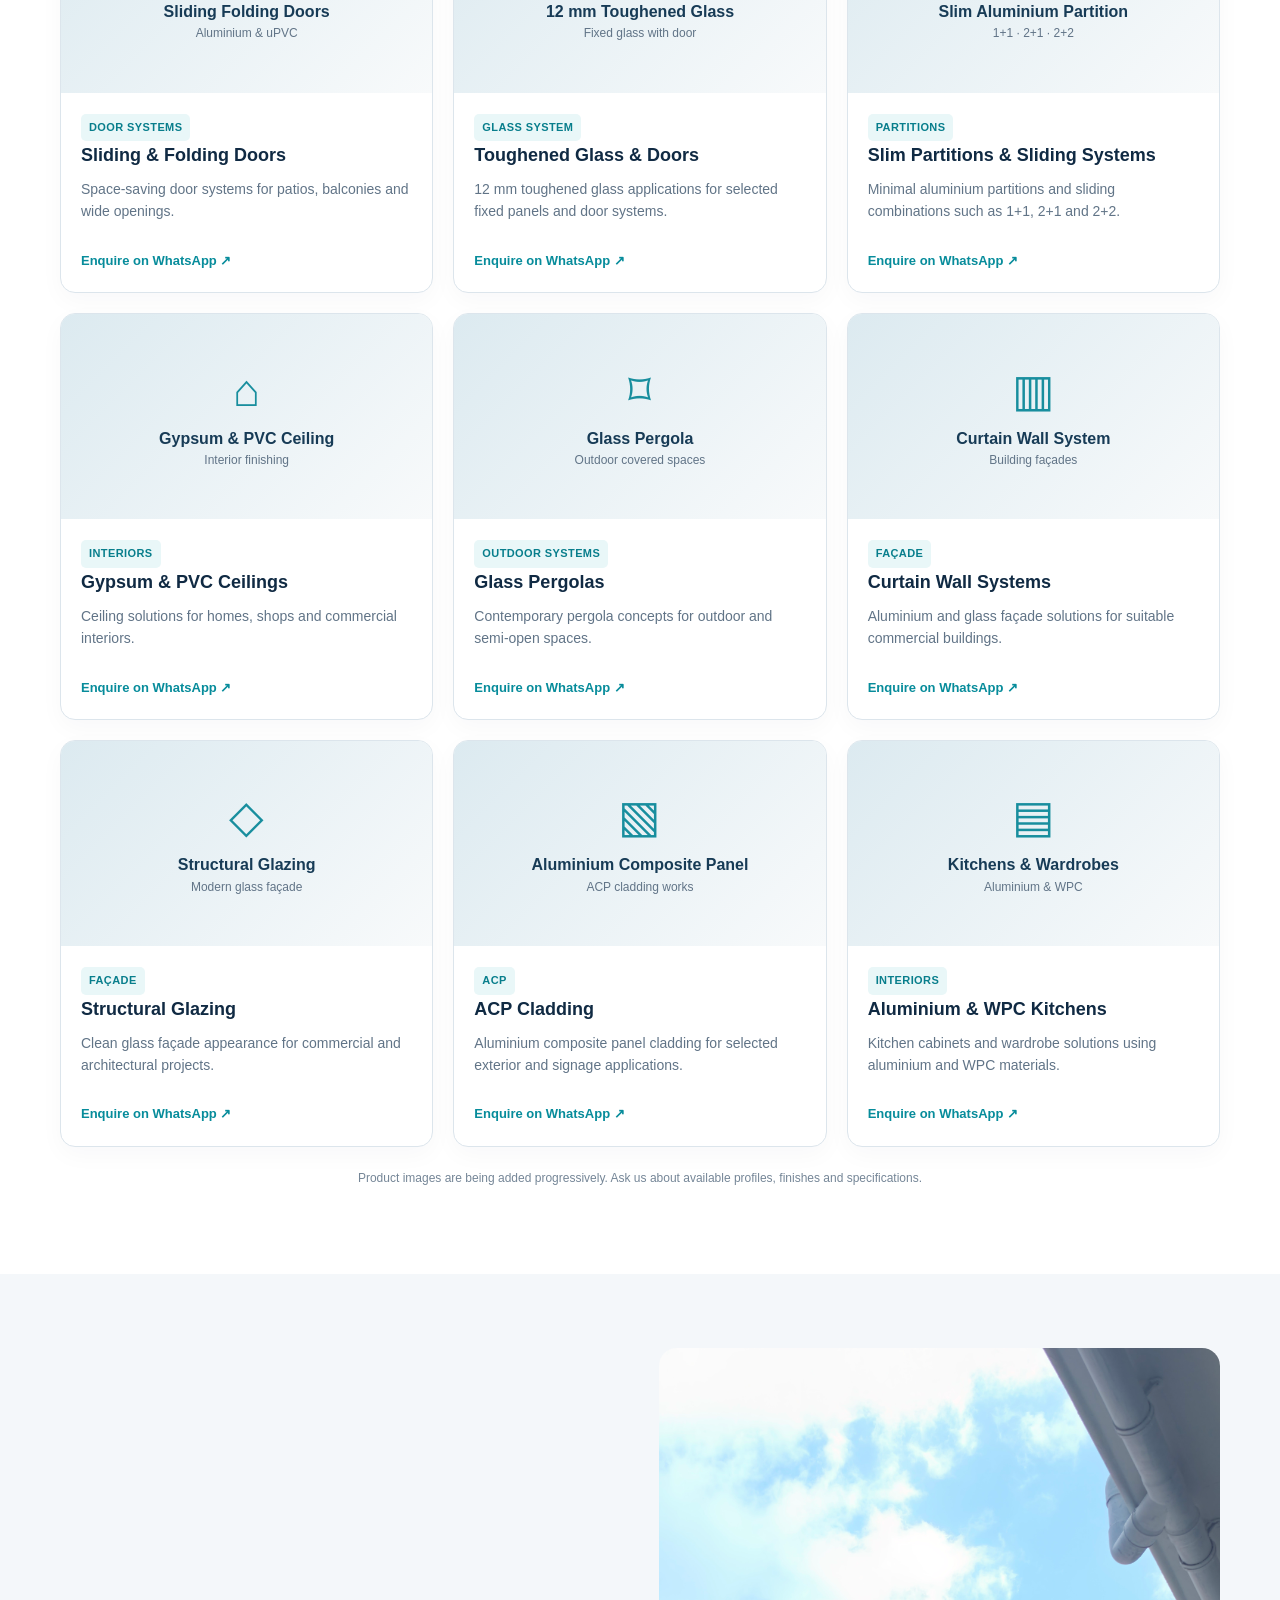
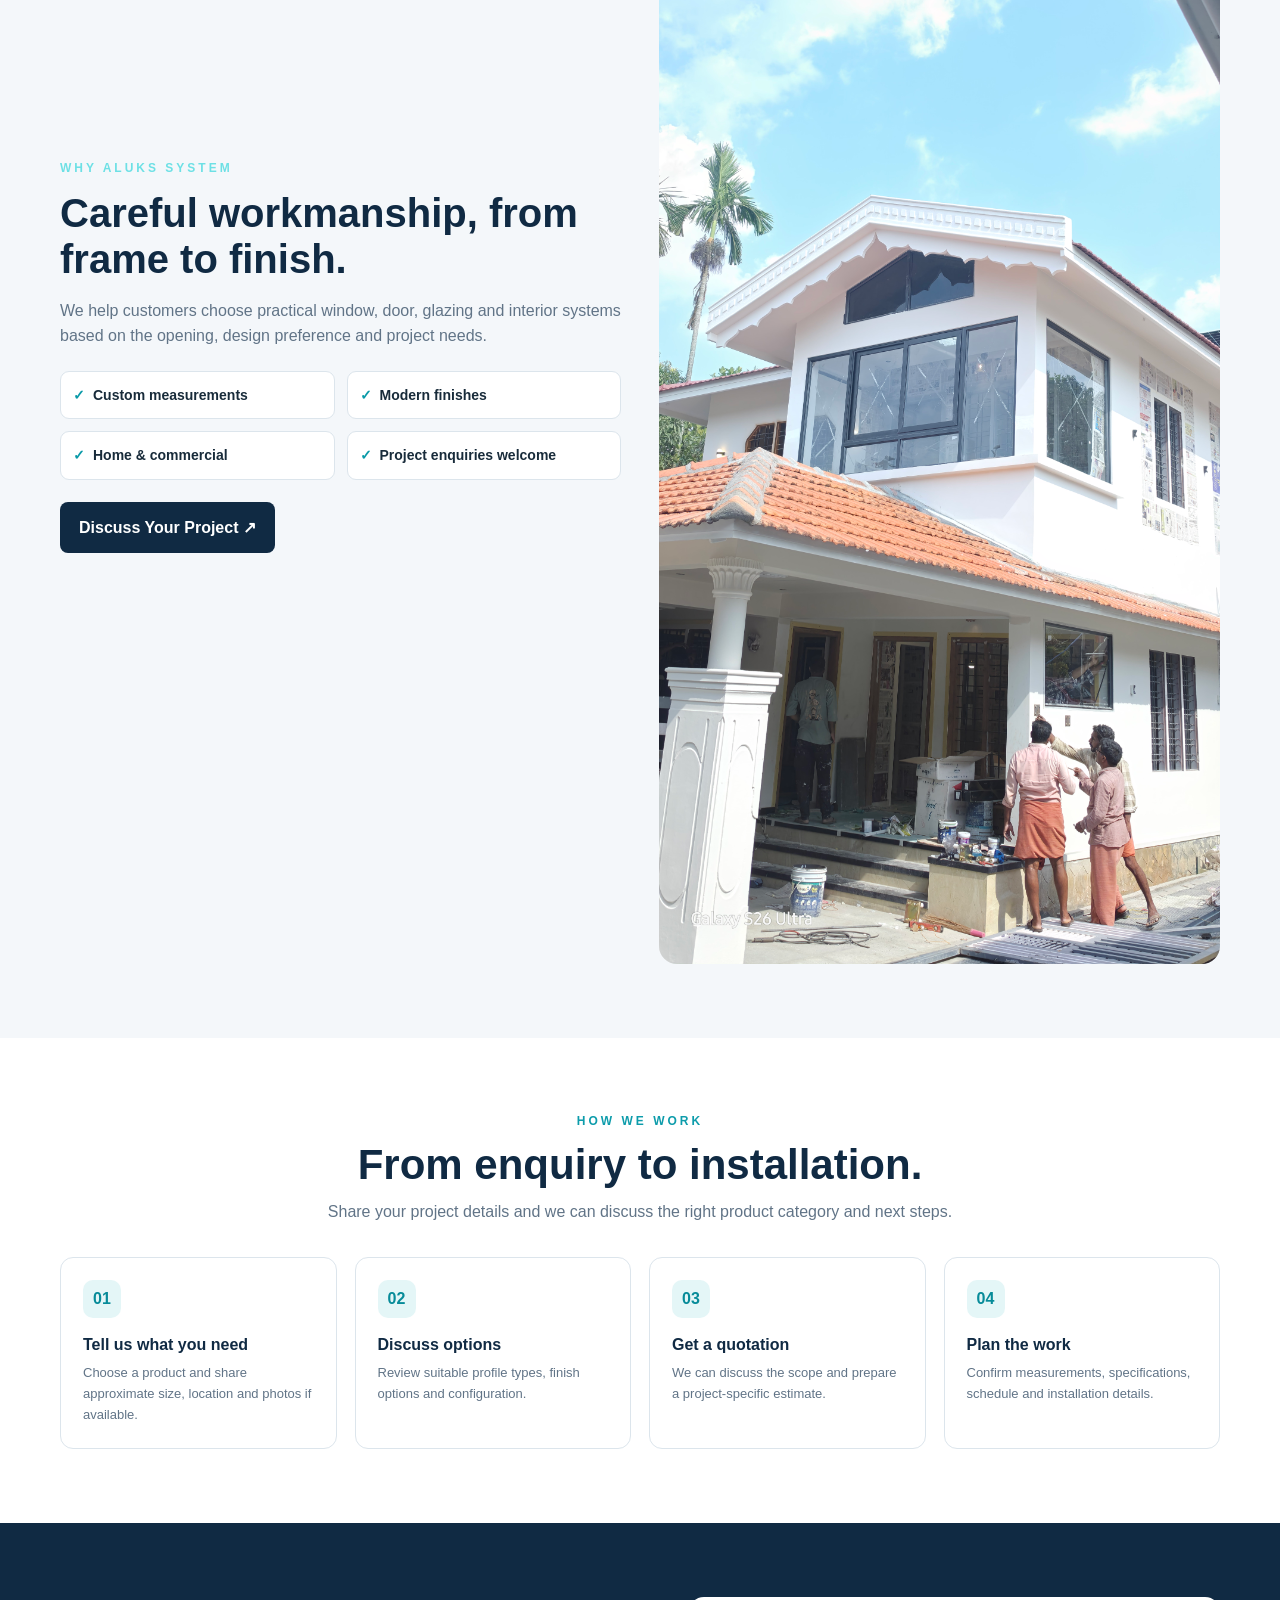
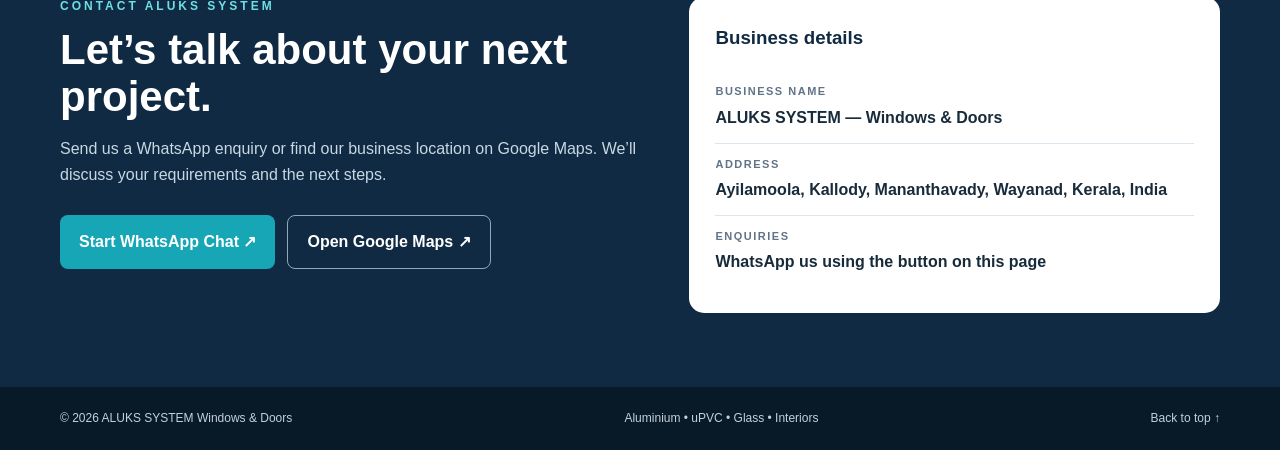
==== commit 83022655: "Update index.html" ====
--- a/index.html
+++ b/index.html
@@ -15,7 +15,7 @@
 <section class="hero"><div class="wrap hero-grid"><div><div class="eyebrow">Made for modern living</div><h1>Windows that elevate your space.</h1><p>Premium aluminium and uPVC windows, doors, glass systems and interior solutions for homes and commercial projects in Wayanad and beyond.</p><div class="hero-actions"><a class="btn" href="#products">Explore Products ↓</a><a class="btn outline" href="https://wa.me/919847987173?text=Hello%20ALUKS%20SYSTEM%2C%20please%20help%20with%20a%20quotation." target="_blank" rel="noopener">Request a Quote ↗</a></div></div><div class="hero-visual"><img src="images/aluks- Upvc sliding .png" alt="ALUKS SYSTEM uPVC sliding and casement windows"><div class="hero-caption"><span>Thoughtful design. Quality-focused solutions.</span><span>01 / uPVC</span></div></div></div></section>
 <div class="trust"><div class="wrap trust-grid"><div class="trust-item"><strong>Custom-made systems</strong><span>Designed for your opening</span></div><div class="trust-item"><strong>Homes &amp; commercial</strong><span>Residential and project work</span></div><div class="trust-item"><strong>Windows to façades</strong><span>One team for multiple systems</span></div><div class="trust-item"><strong>Local enquiry support</strong><span>Mananthavady, Wayanad</span></div></div></div>
 <section class="section" id="products"><div class="wrap"><div class="section-head"><div class="eyebrow">Our product range</div><h2>Solutions for every opening.</h2><p>Explore our window, door, glazing and interior systems. Share your size or project details for a tailored quotation.</p></div><div class="filters"><button class="filter active" data-filter="all">All products</button><button class="filter" data-filter="windows">Windows &amp; doors</button><button class="filter" data-filter="glass">Glass &amp; façade</button><button class="filter" data-filter="interior">Interiors</button></div><div class="products">
-<article class="card" data-category="windows"><div class="photo"><img src="images/Screenshot_20261023_162822_GitHub.jpg" alt="White and wooden finish uPVC sliding and casement windows"></div><div class="card-body"><span class="tag">uPVC SYSTEM</span><h3>uPVC Sliding &amp; Casement</h3><p>White and wooden-finish window options for modern homes.</p><a class="card-link" href="https://wa.me/919847987173?text=Hello%2C%20I%20am%20interested%20in%20uPVC%20windows." target="_blank" rel="noopener">Enquire on WhatsApp ↗</a></div></article>
+<article class="card" data-category="windows"><div class="photo"><img src="images/aluks- Upvc sliding .png   " alt="White and wooden finish uPVC sliding and casement windows"></div><div class="card-body"><span class="tag">uPVC SYSTEM</span><h3>uPVC Sliding &amp; Casement</h3><p>White and wooden-finish window options for modern homes.</p><a class="card-link" href="https://wa.me/919847987173?text=Hello%2C%20I%20am%20interested%20in%20uPVC%20windows." target="_blank" rel="noopener">Enquire on WhatsApp ↗</a></div></article>
 <article class="card" data-category="windows"><div class="photo"><div class="placeholder"><div class="symbol">▥</div><strong>Aluminium System Windows</strong><span>Sliding · 25–37 mm</span></div></div><div class="card-body"><span class="tag">ALUMINIUM</span><h3>System Sliding Windows</h3><p>Modern aluminium sliding systems in 25 mm, 30 mm, 35 mm and 37 mm options.</p><a class="card-link" href="https://wa.me/919847987173?text=Hello%2C%20I%20am%20interested%20in%20aluminium%20sliding%20windows." target="_blank" rel="noopener">Enquire on WhatsApp ↗</a></div></article>
 <article class="card" data-category="windows"><div class="photo"><div class="placeholder"><div class="symbol">▣</div><strong>Aluminium Casement</strong><span>R40 · R45 · R50</span></div></div><div class="card-body"><span class="tag">ALUMINIUM</span><h3>Casement Windows</h3><p>R40, R45 and R50 series options for a clean, practical finish.</p><a class="card-link" href="https://wa.me/919847987173?text=Hello%2C%20I%20am%20interested%20in%20aluminium%20casement%20windows." target="_blank" rel="noopener">Enquire on WhatsApp ↗</a></div></article>
 <article class="card" data-category="windows"><div class="photo"><div class="placeholder"><div class="symbol">⇆</div><strong>Sliding Folding Doors</strong><span>Aluminium &amp; uPVC</span></div></div><div class="card-body"><span class="tag">DOOR SYSTEMS</span><h3>Sliding &amp; Folding Doors</h3><p>Space-saving door systems for patios, balconies and wide openings.</p><a class="card-link" href="https://wa.me/919847987173?text=Hello%2C%20I%20am%20interested%20in%20sliding%20folding%20doors." target="_blank" rel="noopener">Enquire on WhatsApp ↗</a></div></article>
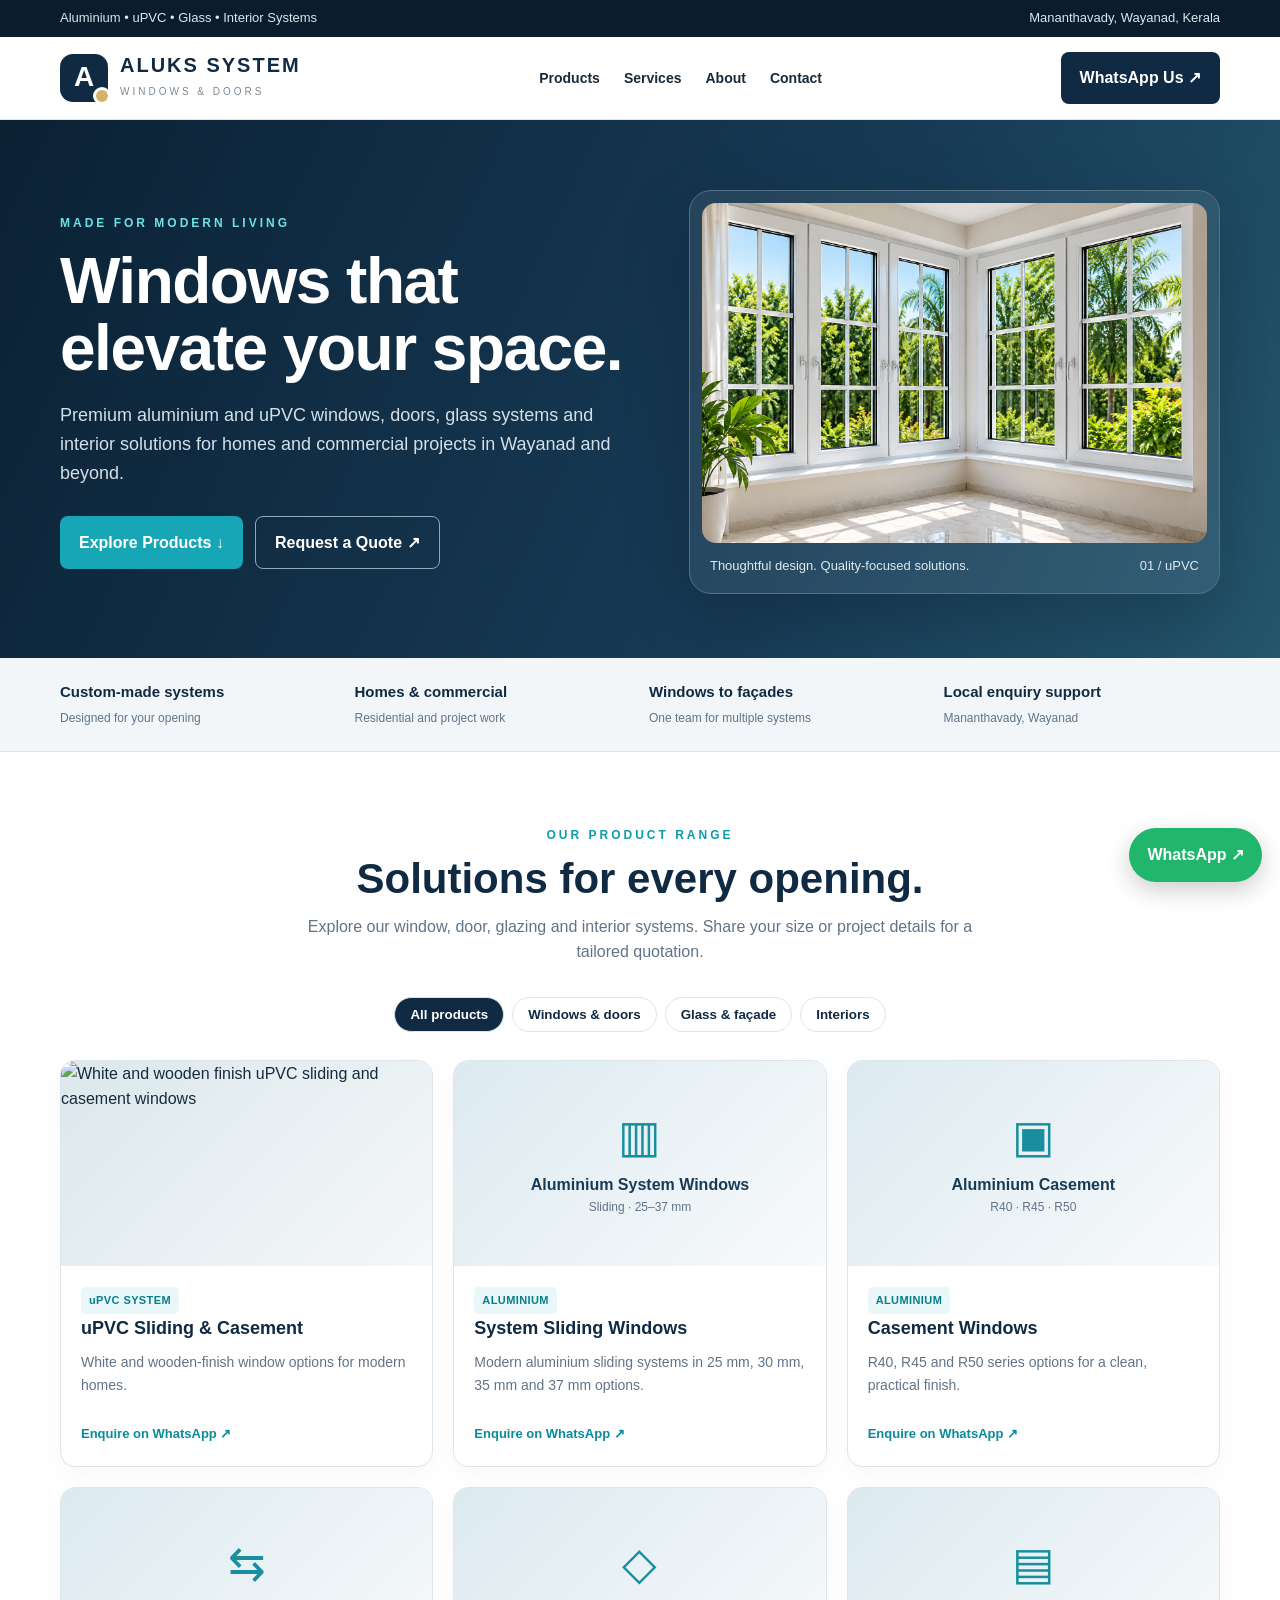
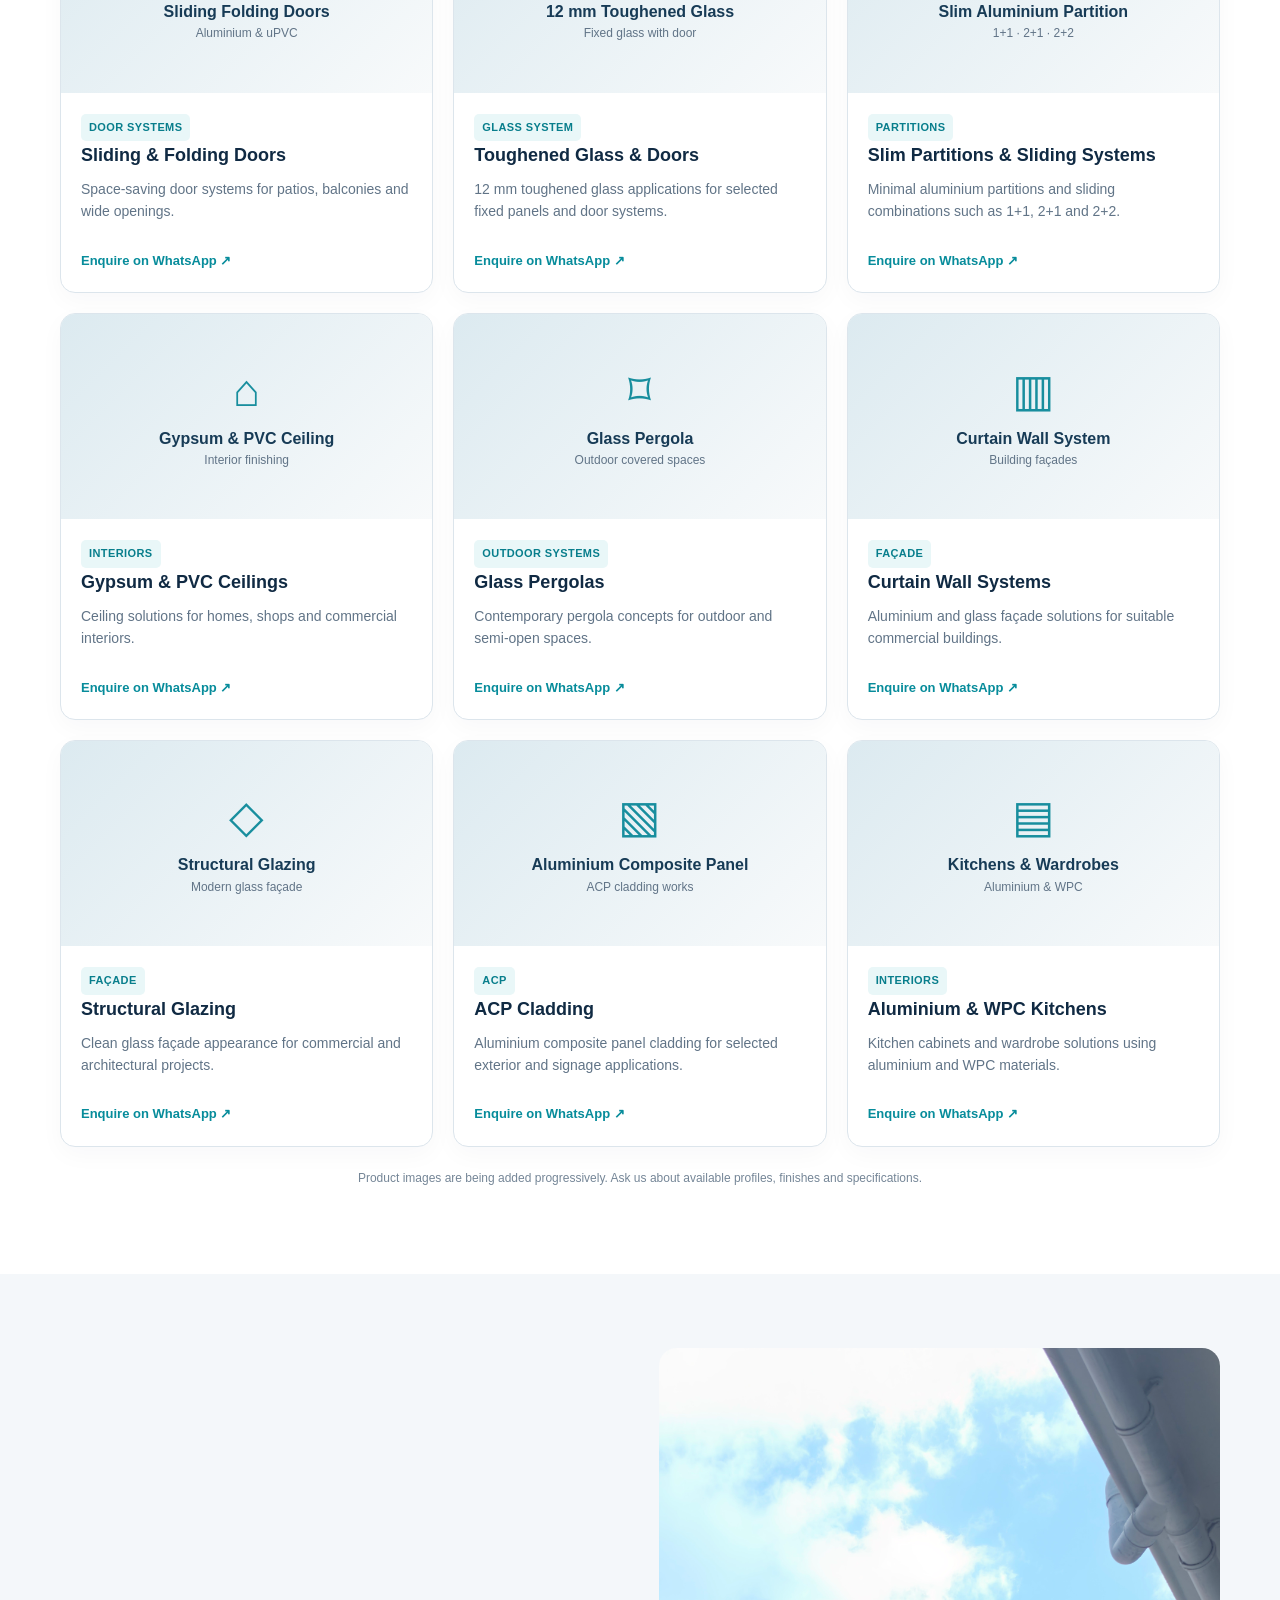
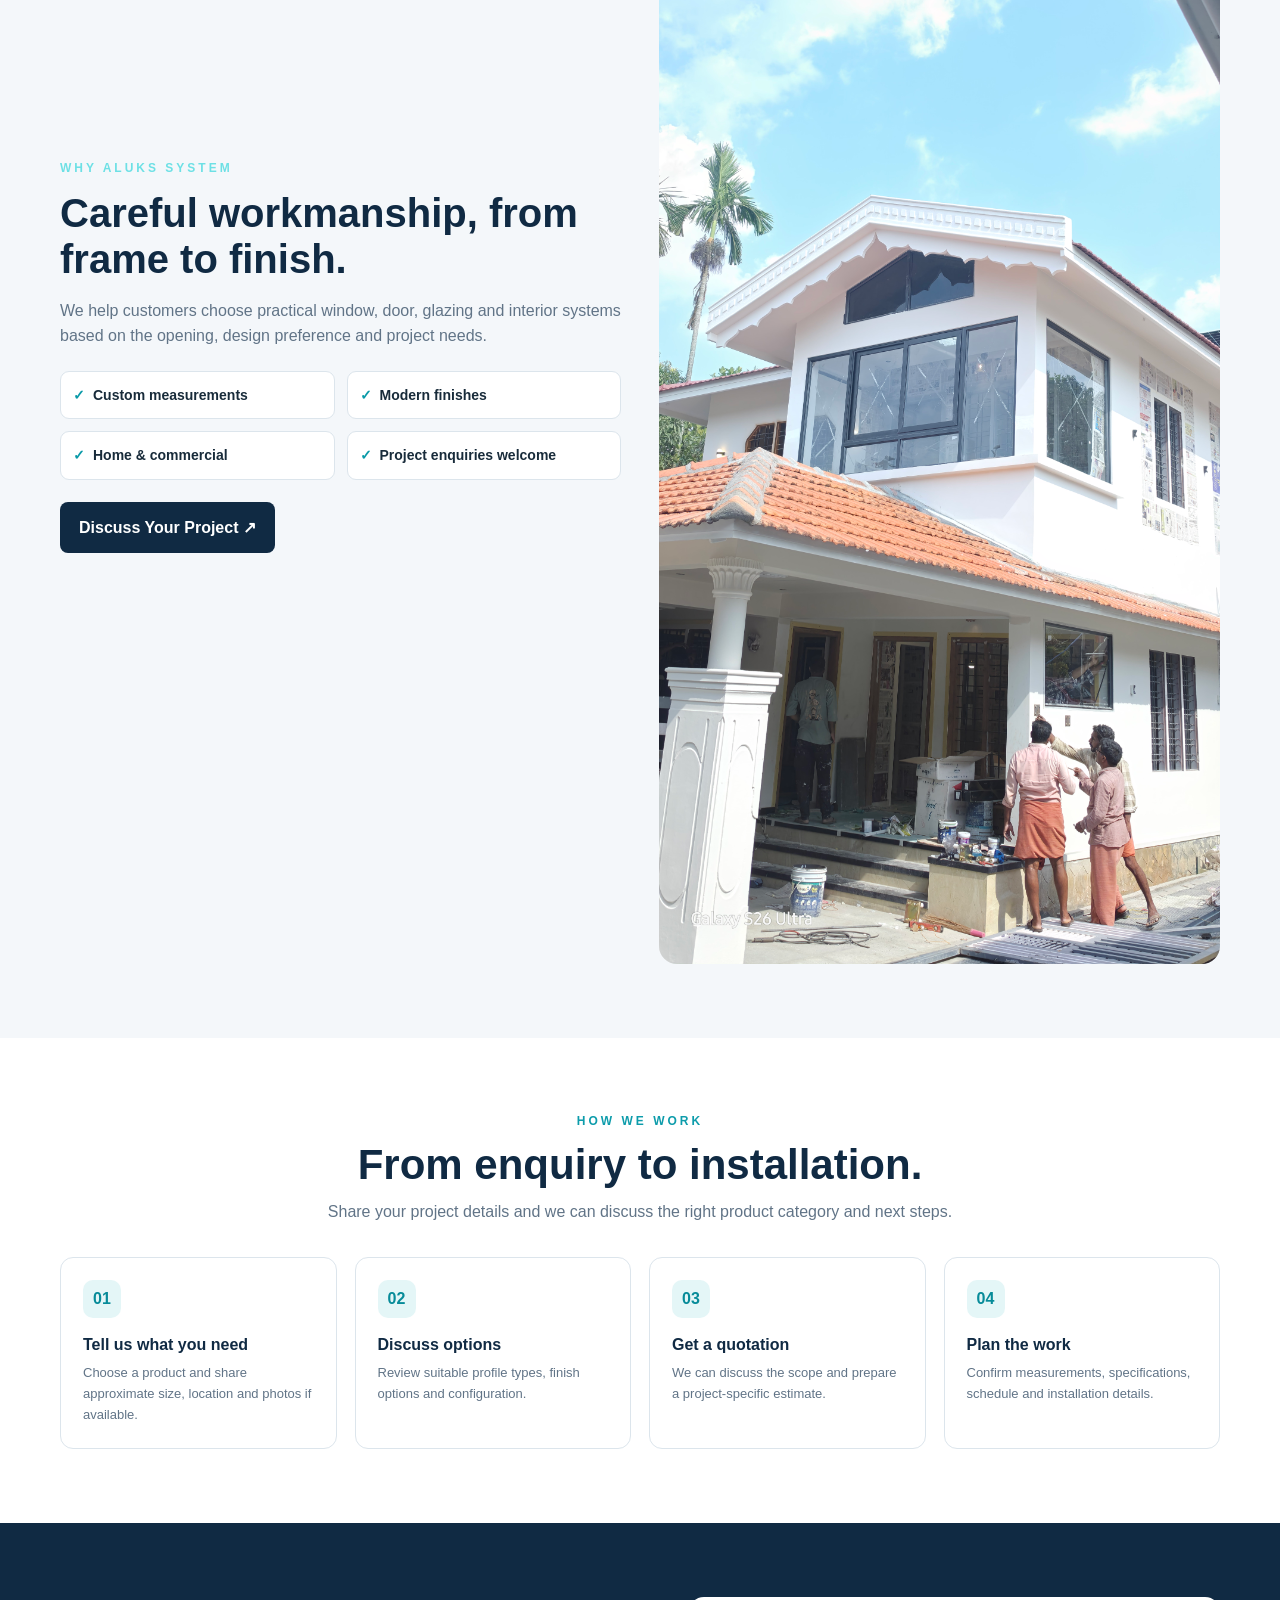
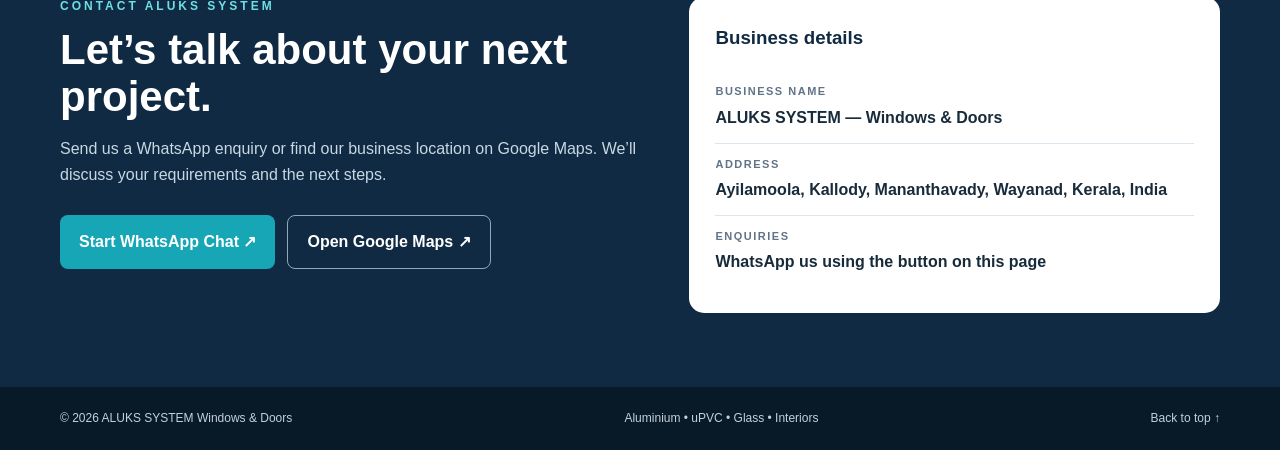
==== commit a24add76: "Add new product cards for uPVC and aluminium windows" ====
--- a/index.html
+++ b/index.html
@@ -15,7 +15,7 @@
 <section class="hero"><div class="wrap hero-grid"><div><div class="eyebrow">Made for modern living</div><h1>Windows that elevate your space.</h1><p>Premium aluminium and uPVC windows, doors, glass systems and interior solutions for homes and commercial projects in Wayanad and beyond.</p><div class="hero-actions"><a class="btn" href="#products">Explore Products ↓</a><a class="btn outline" href="https://wa.me/919847987173?text=Hello%20ALUKS%20SYSTEM%2C%20please%20help%20with%20a%20quotation." target="_blank" rel="noopener">Request a Quote ↗</a></div></div><div class="hero-visual"><img src="images/aluks- Upvc sliding .png" alt="ALUKS SYSTEM uPVC sliding and casement windows"><div class="hero-caption"><span>Thoughtful design. Quality-focused solutions.</span><span>01 / uPVC</span></div></div></div></section>
 <div class="trust"><div class="wrap trust-grid"><div class="trust-item"><strong>Custom-made systems</strong><span>Designed for your opening</span></div><div class="trust-item"><strong>Homes &amp; commercial</strong><span>Residential and project work</span></div><div class="trust-item"><strong>Windows to façades</strong><span>One team for multiple systems</span></div><div class="trust-item"><strong>Local enquiry support</strong><span>Mananthavady, Wayanad</span></div></div></div>
 <section class="section" id="products"><div class="wrap"><div class="section-head"><div class="eyebrow">Our product range</div><h2>Solutions for every opening.</h2><p>Explore our window, door, glazing and interior systems. Share your size or project details for a tailored quotation.</p></div><div class="filters"><button class="filter active" data-filter="all">All products</button><button class="filter" data-filter="windows">Windows &amp; doors</button><button class="filter" data-filter="glass">Glass &amp; façade</button><button class="filter" data-filter="interior">Interiors</button></div><div class="products">
-<article class="card" data-category="windows"><div class="photo"><img src="images/aluks- Upvc sliding .png   " alt="White and wooden finish uPVC sliding and casement windows"></div><div class="card-body"><span class="tag">uPVC SYSTEM</span><h3>uPVC Sliding &amp; Casement</h3><p>White and wooden-finish window options for modern homes.</p><a class="card-link" href="https://wa.me/919847987173?text=Hello%2C%20I%20am%20interested%20in%20uPVC%20windows." target="_blank" rel="noopener">Enquire on WhatsApp ↗</a></div></article>
+<article class="card" data-category="windows"><div class="photo"><img src="images/aluks-Upvc sliding .png" alt="White and wooden finish uPVC sliding and casement windows"></div><div class="card-body"><span class="tag">uPVC SYSTEM</span><h3>uPVC Sliding &amp; Casement</h3><p>White and wooden-finish window options for modern homes.</p><a class="card-link" href="https://wa.me/919847987173?text=Hello%2C%20I%20am%20interested%20in%20uPVC%20windows." target="_blank" rel="noopener">Enquire on WhatsApp ↗</a></div></article>
 <article class="card" data-category="windows"><div class="photo"><div class="placeholder"><div class="symbol">▥</div><strong>Aluminium System Windows</strong><span>Sliding · 25–37 mm</span></div></div><div class="card-body"><span class="tag">ALUMINIUM</span><h3>System Sliding Windows</h3><p>Modern aluminium sliding systems in 25 mm, 30 mm, 35 mm and 37 mm options.</p><a class="card-link" href="https://wa.me/919847987173?text=Hello%2C%20I%20am%20interested%20in%20aluminium%20sliding%20windows." target="_blank" rel="noopener">Enquire on WhatsApp ↗</a></div></article>
 <article class="card" data-category="windows"><div class="photo"><div class="placeholder"><div class="symbol">▣</div><strong>Aluminium Casement</strong><span>R40 · R45 · R50</span></div></div><div class="card-body"><span class="tag">ALUMINIUM</span><h3>Casement Windows</h3><p>R40, R45 and R50 series options for a clean, practical finish.</p><a class="card-link" href="https://wa.me/919847987173?text=Hello%2C%20I%20am%20interested%20in%20aluminium%20casement%20windows." target="_blank" rel="noopener">Enquire on WhatsApp ↗</a></div></article>
 <article class="card" data-category="windows"><div class="photo"><div class="placeholder"><div class="symbol">⇆</div><strong>Sliding Folding Doors</strong><span>Aluminium &amp; uPVC</span></div></div><div class="card-body"><span class="tag">DOOR SYSTEMS</span><h3>Sliding &amp; Folding Doors</h3><p>Space-saving door systems for patios, balconies and wide openings.</p><a class="card-link" href="https://wa.me/919847987173?text=Hello%2C%20I%20am%20interested%20in%20sliding%20folding%20doors." target="_blank" rel="noopener">Enquire on WhatsApp ↗</a></div></article>
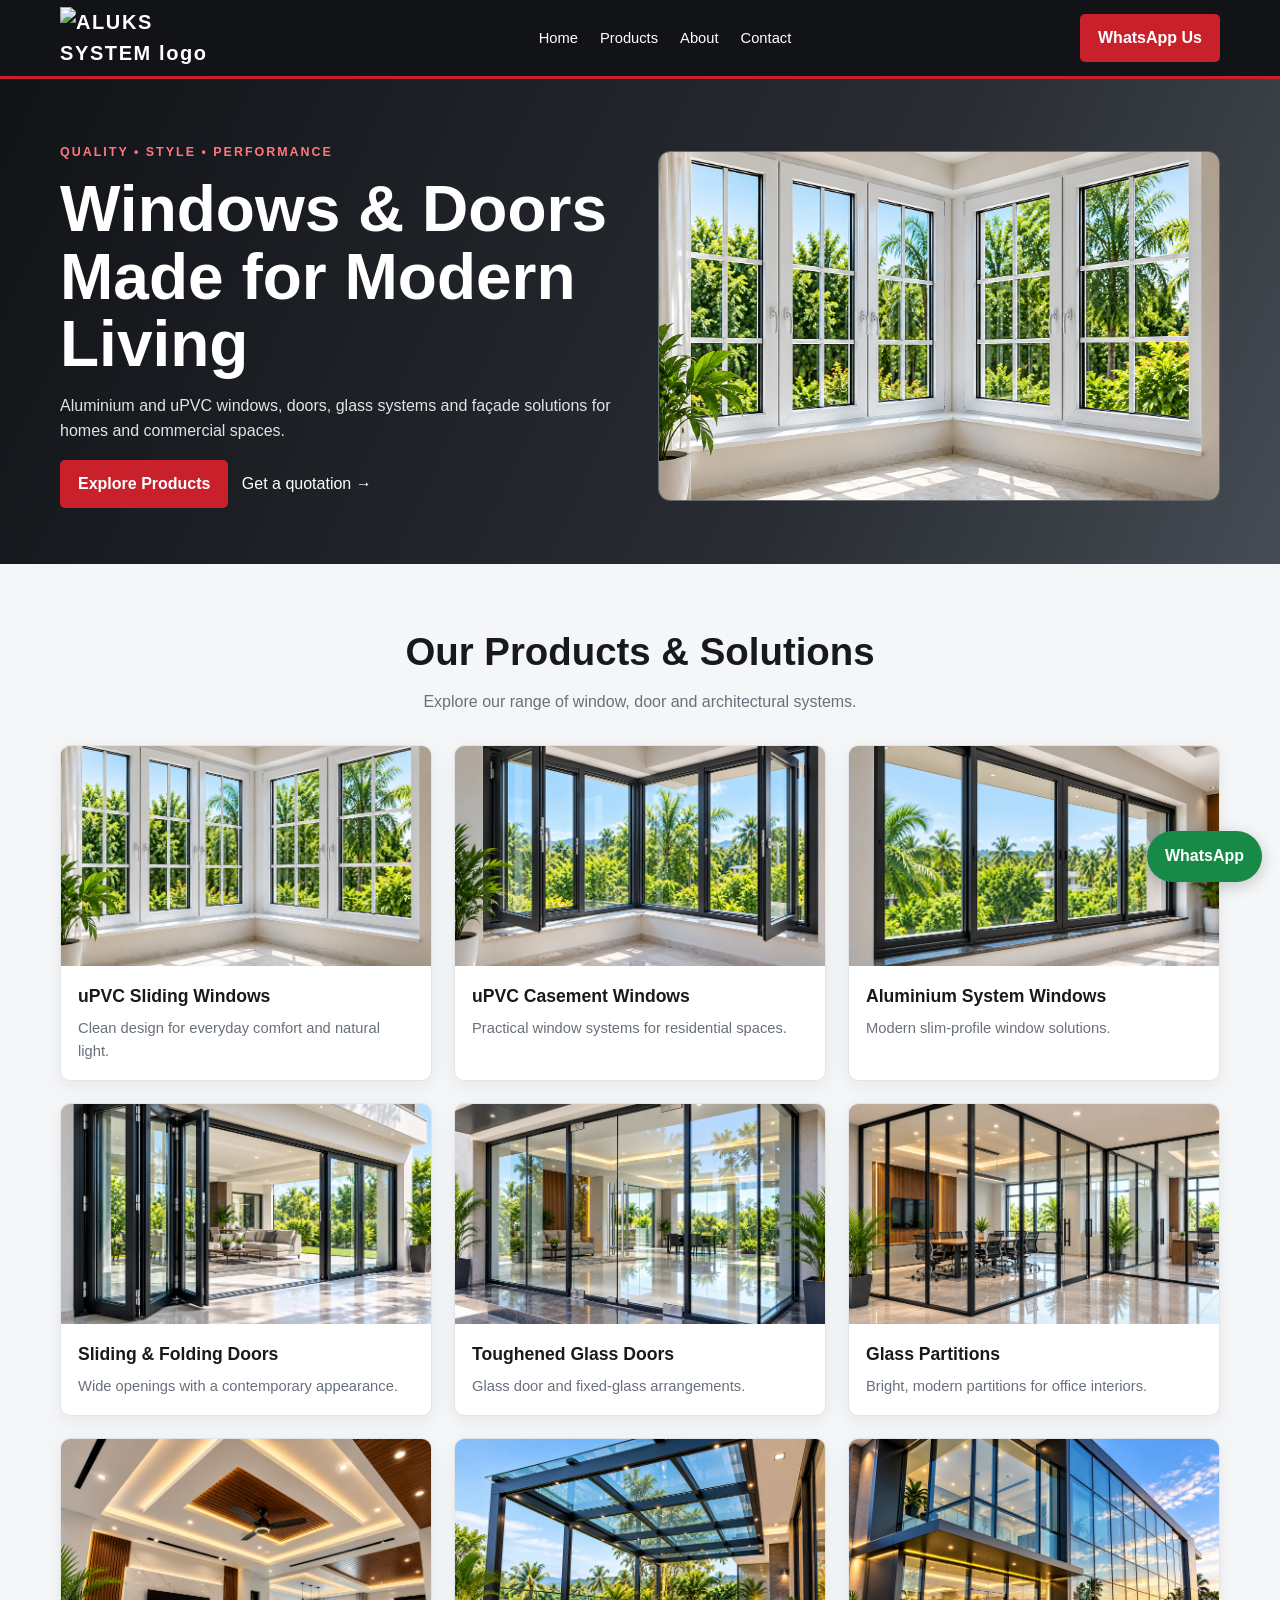
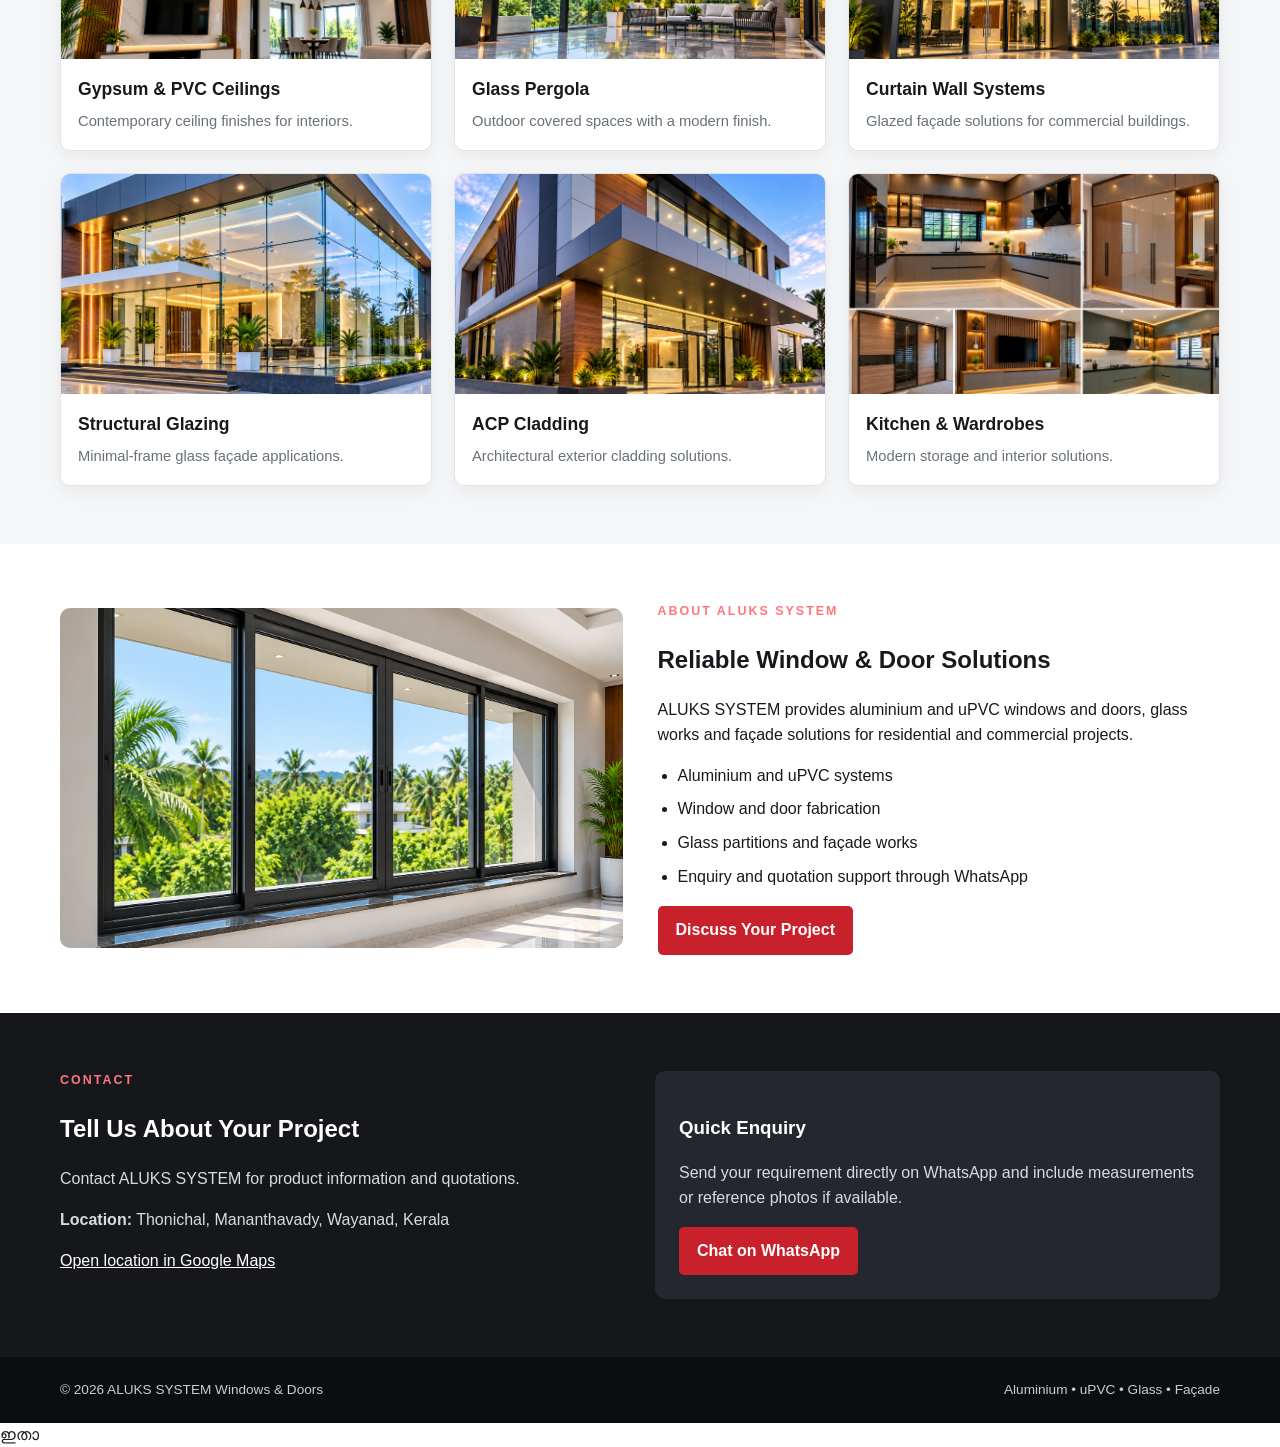
==== commit abc34edd: "Update index.html" ====
--- a/index.html
+++ b/index.html
@@ -1,37 +1,58 @@
 <!doctype html>
-<html lang="en">
-<head>
-<meta charset="utf-8"><meta name="viewport" content="width=device-width, initial-scale=1">
-<meta name="description" content="ALUKS SYSTEM — aluminium and uPVC windows, doors, glazing, partitions, ceilings, ACP, kitchens and wardrobes in Mananthavady, Wayanad, Kerala.">
-<meta name="theme-color" content="#102a43"><title>ALUKS SYSTEM | Windows, Doors & Glazing</title>
-<style>
-:root{--navy:#102a43;--navy2:#183b56;--teal:#16a6b6;--ink:#182b3a;--muted:#617487;--paper:#f4f7fa;--white:#fff;--line:#dce5ec;--gold:#d6b36a}*{box-sizing:border-box}html{scroll-behavior:smooth}body{margin:0;font-family:Arial,Helvetica,sans-serif;color:var(--ink);background:#fff;line-height:1.6}a{color:inherit;text-decoration:none}.wrap{width:min(1160px,92%);margin:auto}.topbar{background:#0a1d2d;color:#dbe7ef;font-size:13px;padding:8px 0}.topbar .wrap{display:flex;justify-content:space-between;gap:12px;flex-wrap:wrap}.header{background:#fff;position:sticky;top:0;z-index:10;border-bottom:1px solid var(--line)}.nav{min-height:82px;display:flex;align-items:center;justify-content:space-between;gap:20px}.brand{display:flex;align-items:center;gap:12px}.brandmark{display:grid;place-items:center;width:48px;height:48px;background:var(--navy);color:#fff;border-radius:13px;font-size:28px;font-weight:800;position:relative}.brandmark:after{content:"";position:absolute;width:12px;height:12px;border-radius:50%;background:var(--gold);right:-3px;bottom:-3px;border:3px solid white}.brand strong{display:block;font-size:20px;letter-spacing:2px;color:var(--navy);line-height:1.2}.brand small{font-size:10px;letter-spacing:3px;color:#7b8994}.navlinks{display:flex;align-items:center;gap:24px;font-size:14px;font-weight:700}.navlinks a:hover{color:var(--teal)}.btn{display:inline-flex;align-items:center;justify-content:center;gap:8px;background:var(--teal);color:white;padding:13px 19px;border-radius:8px;font-weight:700;border:0;cursor:pointer}.btn.dark{background:var(--navy)}.hero{background:linear-gradient(115deg,#0b2134 0%,#173b56 62%,#24566d 100%);color:white;padding:70px 0 64px;overflow:hidden}.hero-grid{display:grid;grid-template-columns:1.05fr .95fr;align-items:center;gap:42px}.eyebrow{font-size:12px;letter-spacing:3px;text-transform:uppercase;color:#6de0e5;font-weight:800}.hero h1{font-size:clamp(38px,5vw,64px);line-height:1.04;letter-spacing:-1.5px;margin:15px 0 20px}.hero p{font-size:18px;color:#d3e0e9;max-width:560px}.hero-actions{display:flex;gap:12px;flex-wrap:wrap;margin-top:28px}.btn.outline{background:transparent;border:1px solid #90a9b8}.hero-visual{border:1px solid #557184;background:#ffffff12;border-radius:22px;padding:12px;box-shadow:0 25px 70px #0003}.hero-visual img{width:100%;height:340px;object-fit:cover;display:block;border-radius:14px}.hero-caption{display:flex;justify-content:space-between;gap:12px;padding:13px 8px 4px;color:#dceaf1;font-size:13px}.trust{background:#f2f6f8;border-bottom:1px solid var(--line)}.trust-grid{display:grid;grid-template-columns:repeat(4,1fr);gap:18px;padding:22px 0}.trust-item strong{display:block;color:var(--navy);font-size:15px}.trust-item span{font-size:12px;color:var(--muted)}section{scroll-margin-top:100px}.section{padding:74px 0}.section-head{max-width:700px;margin:0 auto 32px;text-align:center}.section-head .eyebrow{color:#0d9cab}.section-head h2{font-size:clamp(29px,4vw,42px);line-height:1.15;margin:10px 0;color:var(--navy)}.section-head p{color:var(--muted);margin:0}.filters{display:flex;justify-content:center;gap:8px;flex-wrap:wrap;margin:0 0 28px}.filter{border:1px solid var(--line);background:#fff;color:var(--navy);border-radius:99px;padding:9px 15px;font-weight:700;cursor:pointer}.filter.active,.filter:hover{background:var(--navy);color:#fff}.products{display:grid;grid-template-columns:repeat(3,1fr);gap:20px}.card{border:1px solid var(--line);border-radius:15px;overflow:hidden;background:#fff;box-shadow:0 8px 24px #102a4308;transition:transform .2s,box-shadow .2s}.card:hover{transform:translateY(-4px);box-shadow:0 14px 30px #102a4314}.photo{height:205px;background:linear-gradient(135deg,#dbe8ed,#f5f7f8);position:relative;overflow:hidden;display:grid;place-items:center}.photo img{width:100%;height:100%;object-fit:cover;display:block}.photo .placeholder{width:100%;height:100%;display:flex;align-items:center;justify-content:center;flex-direction:column;background:linear-gradient(135deg,#dceaf0,#f8fafb);color:#173b56;text-align:center;padding:20px}.placeholder .symbol{font-size:45px;line-height:1.2;color:#188e9e}.placeholder strong{font-size:16px;margin-top:8px}.placeholder span{font-size:12px;color:#617487}.card-body{padding:20px}.card h3{font-size:18px;color:var(--navy);margin:0 0 8px}.card p{font-size:14px;color:var(--muted);margin:0 0 14px}.tag{display:inline-block;background:#e9f7f8;color:#087e8c;font-size:11px;font-weight:800;letter-spacing:.4px;border-radius:5px;padding:5px 8px}.card-link{display:inline-block;margin-top:14px;color:#078c9b;font-size:13px;font-weight:800}.note{font-size:12px;color:#758697;text-align:center;margin-top:22px}.feature{background:var(--paper)}.feature-grid{display:grid;grid-template-columns:1fr 1fr;gap:38px;align-items:center}.feature h2{font-size:clamp(28px,4vw,40px);line-height:1.15;color:var(--navy);margin:12px 0}.feature p{color:var(--muted)}.checks{display:grid;grid-template-columns:1fr 1fr;gap:12px;margin:22px 0}.check{background:#fff;border:1px solid var(--line);padding:12px;border-radius:9px;font-size:14px;font-weight:700}.check:before{content:'✓';color:#0a9aa8;font-weight:900;margin-right:8px}.feature-image{border-radius:18px;overflow:hidden;background:#dce7ec;min-height:330px}.feature-image img{width:100%;height:100%;min-height:330px;object-fit:cover;display:block}.process-grid{display:grid;grid-template-columns:repeat(4,1fr);gap:18px}.process{border:1px solid var(--line);padding:22px;border-radius:13px}.process b{display:grid;place-items:center;width:38px;height:38px;border-radius:10px;background:#e4f6f7;color:#078b99}.process h3{font-size:16px;color:var(--navy);margin:14px 0 6px}.process p{font-size:13px;color:var(--muted);margin:0}.contact{background:var(--navy);color:white}.contact-grid{display:grid;grid-template-columns:1fr .9fr;gap:40px;align-items:start}.contact h2{font-size:clamp(30px,4vw,42px);line-height:1.12;margin:10px 0}.contact p{color:#c8d8e3}.contact-card{background:#fff;color:var(--ink);padding:26px;border-radius:15px}.contact-card h3{color:var(--navy);margin-top:0}.contact-line{padding:12px 0;border-bottom:1px solid var(--line)}.contact-line:last-child{border-bottom:0}.contact-line small{display:block;color:var(--muted);font-size:11px;letter-spacing:1.5px;font-weight:800}.contact-line strong{display:block;margin-top:4px}.footer{background:#081927;color:#c3d1db;padding:22px 0;font-size:12px}.footer .wrap{display:flex;justify-content:space-between;gap:15px;flex-wrap:wrap}.float-wa{position:fixed;right:18px;bottom:18px;z-index:20;background:#20b66b;color:white;padding:14px 18px;border-radius:99px;box-shadow:0 8px 24px #0003;font-weight:800}.hidden{display:none!important} @media(max-width:850px){.navlinks{display:none}.hero-grid,.feature-grid,.contact-grid{grid-template-columns:1fr}.hero{padding:48px 0}.hero-visual img{height:260px}.trust-grid{grid-template-columns:repeat(2,1fr)}.products{grid-template-columns:repeat(2,1fr)}.process-grid{grid-template-columns:repeat(2,1fr)}.section{padding:54px 0}}@media(max-width:540px){.products{grid-template-columns:1fr}.photo{height:220px}.trust-grid{gap:12px}.trust-item{padding:4px}.hero h1{font-size:39px}.hero p{font-size:16px}.checks{grid-template-columns:1fr 1fr}.process-grid{grid-template-columns:1fr 1fr}.brand strong{font-size:17px}.brand small{letter-spacing:2px}}
-</style>
-</head>
-<body>
-<div class="topbar"><div class="wrap"><span>Aluminium • uPVC • Glass • Interior Systems</span><span>Mananthavady, Wayanad, Kerala</span></div></div>
-<header class="header"><div class="wrap nav"><a class="brand" href="#home"><span class="brandmark">A</span><span><strong>ALUKS SYSTEM</strong><small>WINDOWS &amp; DOORS</small></span></a><nav class="navlinks"><a href="#products">Products</a><a href="#services">Services</a><a href="#about">About</a><a href="#contact">Contact</a></nav><a class="btn dark" href="https://wa.me/919847987173?text=Hello%20ALUKS%20SYSTEM%2C%20I%20need%20a%20quotation." target="_blank" rel="noopener">WhatsApp Us ↗</a></div></header>
-<main id="home">
-<section class="hero"><div class="wrap hero-grid"><div><div class="eyebrow">Made for modern living</div><h1>Windows that elevate your space.</h1><p>Premium aluminium and uPVC windows, doors, glass systems and interior solutions for homes and commercial projects in Wayanad and beyond.</p><div class="hero-actions"><a class="btn" href="#products">Explore Products ↓</a><a class="btn outline" href="https://wa.me/919847987173?text=Hello%20ALUKS%20SYSTEM%2C%20please%20help%20with%20a%20quotation." target="_blank" rel="noopener">Request a Quote ↗</a></div></div><div class="hero-visual"><img src="images/aluks- Upvc sliding .png" alt="ALUKS SYSTEM uPVC sliding and casement windows"><div class="hero-caption"><span>Thoughtful design. Quality-focused solutions.</span><span>01 / uPVC</span></div></div></div></section>
-<div class="trust"><div class="wrap trust-grid"><div class="trust-item"><strong>Custom-made systems</strong><span>Designed for your opening</span></div><div class="trust-item"><strong>Homes &amp; commercial</strong><span>Residential and project work</span></div><div class="trust-item"><strong>Windows to façades</strong><span>One team for multiple systems</span></div><div class="trust-item"><strong>Local enquiry support</strong><span>Mananthavady, Wayanad</span></div></div></div>
-<section class="section" id="products"><div class="wrap"><div class="section-head"><div class="eyebrow">Our product range</div><h2>Solutions for every opening.</h2><p>Explore our window, door, glazing and interior systems. Share your size or project details for a tailored quotation.</p></div><div class="filters"><button class="filter active" data-filter="all">All products</button><button class="filter" data-filter="windows">Windows &amp; doors</button><button class="filter" data-filter="glass">Glass &amp; façade</button><button class="filter" data-filter="interior">Interiors</button></div><div class="products">
-<article class="card" data-category="windows"><div class="photo"><img src="images/aluks-Upvc sliding .png" alt="White and wooden finish uPVC sliding and casement windows"></div><div class="card-body"><span class="tag">uPVC SYSTEM</span><h3>uPVC Sliding &amp; Casement</h3><p>White and wooden-finish window options for modern homes.</p><a class="card-link" href="https://wa.me/919847987173?text=Hello%2C%20I%20am%20interested%20in%20uPVC%20windows." target="_blank" rel="noopener">Enquire on WhatsApp ↗</a></div></article>
-<article class="card" data-category="windows"><div class="photo"><div class="placeholder"><div class="symbol">▥</div><strong>Aluminium System Windows</strong><span>Sliding · 25–37 mm</span></div></div><div class="card-body"><span class="tag">ALUMINIUM</span><h3>System Sliding Windows</h3><p>Modern aluminium sliding systems in 25 mm, 30 mm, 35 mm and 37 mm options.</p><a class="card-link" href="https://wa.me/919847987173?text=Hello%2C%20I%20am%20interested%20in%20aluminium%20sliding%20windows." target="_blank" rel="noopener">Enquire on WhatsApp ↗</a></div></article>
-<article class="card" data-category="windows"><div class="photo"><div class="placeholder"><div class="symbol">▣</div><strong>Aluminium Casement</strong><span>R40 · R45 · R50</span></div></div><div class="card-body"><span class="tag">ALUMINIUM</span><h3>Casement Windows</h3><p>R40, R45 and R50 series options for a clean, practical finish.</p><a class="card-link" href="https://wa.me/919847987173?text=Hello%2C%20I%20am%20interested%20in%20aluminium%20casement%20windows." target="_blank" rel="noopener">Enquire on WhatsApp ↗</a></div></article>
-<article class="card" data-category="windows"><div class="photo"><div class="placeholder"><div class="symbol">⇆</div><strong>Sliding Folding Doors</strong><span>Aluminium &amp; uPVC</span></div></div><div class="card-body"><span class="tag">DOOR SYSTEMS</span><h3>Sliding &amp; Folding Doors</h3><p>Space-saving door systems for patios, balconies and wide openings.</p><a class="card-link" href="https://wa.me/919847987173?text=Hello%2C%20I%20am%20interested%20in%20sliding%20folding%20doors." target="_blank" rel="noopener">Enquire on WhatsApp ↗</a></div></article>
-<article class="card" data-category="glass"><div class="photo"><div class="placeholder"><div class="symbol">◇</div><strong>12 mm Toughened Glass</strong><span>Fixed glass with door</span></div></div><div class="card-body"><span class="tag">GLASS SYSTEM</span><h3>Toughened Glass &amp; Doors</h3><p>12 mm toughened glass applications for selected fixed panels and door systems.</p><a class="card-link" href="https://wa.me/919847987173?text=Hello%2C%20I%20need%20a%20quotation%20for%20toughened%20glass%20with%20door." target="_blank" rel="noopener">Enquire on WhatsApp ↗</a></div></article>
-<article class="card" data-category="glass"><div class="photo"><div class="placeholder"><div class="symbol">▤</div><strong>Slim Aluminium Partition</strong><span>1+1 · 2+1 · 2+2</span></div></div><div class="card-body"><span class="tag">PARTITIONS</span><h3>Slim Partitions &amp; Sliding Systems</h3><p>Minimal aluminium partitions and sliding combinations such as 1+1, 2+1 and 2+2.</p><a class="card-link" href="https://wa.me/919847987173?text=Hello%2C%20I%20am%20interested%20in%20slim%20partitions." target="_blank" rel="noopener">Enquire on WhatsApp ↗</a></div></article>
-<article class="card" data-category="interior"><div class="photo"><div class="placeholder"><div class="symbol">⌂</div><strong>Gypsum &amp; PVC Ceiling</strong><span>Interior finishing</span></div></div><div class="card-body"><span class="tag">INTERIORS</span><h3>Gypsum &amp; PVC Ceilings</h3><p>Ceiling solutions for homes, shops and commercial interiors.</p><a class="card-link" href="https://wa.me/919847987173?text=Hello%2C%20I%20need%20a%20quotation%20for%20ceiling%20work." target="_blank" rel="noopener">Enquire on WhatsApp ↗</a></div></article>
-<article class="card" data-category="glass"><div class="photo"><div class="placeholder"><div class="symbol">⌑</div><strong>Glass Pergola</strong><span>Outdoor covered spaces</span></div></div><div class="card-body"><span class="tag">OUTDOOR SYSTEMS</span><h3>Glass Pergolas</h3><p>Contemporary pergola concepts for outdoor and semi-open spaces.</p><a class="card-link" href="https://wa.me/919847987173?text=Hello%2C%20I%20am%20interested%20in%20a%20glass%20pergola." target="_blank" rel="noopener">Enquire on WhatsApp ↗</a></div></article>
-<article class="card" data-category="glass"><div class="photo"><div class="placeholder"><div class="symbol">▥</div><strong>Curtain Wall System</strong><span>Building façades</span></div></div><div class="card-body"><span class="tag">FAÇADE</span><h3>Curtain Wall Systems</h3><p>Aluminium and glass façade solutions for suitable commercial buildings.</p><a class="card-link" href="https://wa.me/919847987173?text=Hello%2C%20I%20need%20information%20about%20curtain%20wall%20systems." target="_blank" rel="noopener">Enquire on WhatsApp ↗</a></div></article>
-<article class="card" data-category="glass"><div class="photo"><div class="placeholder"><div class="symbol">◇</div><strong>Structural Glazing</strong><span>Modern glass façade</span></div></div><div class="card-body"><span class="tag">FAÇADE</span><h3>Structural Glazing</h3><p>Clean glass façade appearance for commercial and architectural projects.</p><a class="card-link" href="https://wa.me/919847987173?text=Hello%2C%20I%20am%20interested%20in%20structural%20glazing." target="_blank" rel="noopener">Enquire on WhatsApp ↗</a></div></article>
-<article class="card" data-category="glass"><div class="photo"><div class="placeholder"><div class="symbol">▧</div><strong>Aluminium Composite Panel</strong><span>ACP cladding works</span></div></div><div class="card-body"><span class="tag">ACP</span><h3>ACP Cladding</h3><p>Aluminium composite panel cladding for selected exterior and signage applications.</p><a class="card-link" href="https://wa.me/919847987173?text=Hello%2C%20I%20need%20a%20quotation%20for%20ACP%20works." target="_blank" rel="noopener">Enquire on WhatsApp ↗</a></div></article>
-<article class="card" data-category="interior"><div class="photo"><div class="placeholder"><div class="symbol">▤</div><strong>Kitchens &amp; Wardrobes</strong><span>Aluminium &amp; WPC</span></div></div><div class="card-body"><span class="tag">INTERIORS</span><h3>Aluminium &amp; WPC Kitchens</h3><p>Kitchen cabinets and wardrobe solutions using aluminium and WPC materials.</p><a class="card-link" href="https://wa.me/919847987173?text=Hello%2C%20I%20need%20a%20quotation%20for%20kitchen%20or%20wardrobe%20work." target="_blank" rel="noopener">Enquire on WhatsApp ↗</a></div></article>
-</div><p class="note">Product images are being added progressively. Ask us about available profiles, finishes and specifications.</p></div></section>
-<section class="section feature" id="about"><div class="wrap feature-grid"><div><div class="eyebrow">Why ALUKS SYSTEM</div><h2>Careful workmanship, from frame to finish.</h2><p>We help customers choose practical window, door, glazing and interior systems based on the opening, design preference and project needs.</p><div class="checks"><div class="check">Custom measurements</div><div class="check">Modern finishes</div><div class="check">Home &amp; commercial</div><div class="check">Project enquiries welcome</div></div><a class="btn dark" href="https://wa.me/919847987173?text=Hello%20ALUKS%20SYSTEM%2C%20I%20would%20like%20to%20discuss%20a%20project." target="_blank" rel="noopener">Discuss Your Project ↗</a></div><div class="feature-image"><img src="images/20260506_151958.jpg" alt="ALUKS SYSTEM project photo" onerror="this.style.display='none'"></div></div></section>
-<section class="section" id="services"><div class="wrap"><div class="section-head"><div class="eyebrow">How we work</div><h2>From enquiry to installation.</h2><p>Share your project details and we can discuss the right product category and next steps.</p></div><div class="process-grid"><div class="process"><b>01</b><h3>Tell us what you need</h3><p>Choose a product and share approximate size, location and photos if available.</p></div><div class="process"><b>02</b><h3>Discuss options</h3><p>Review suitable profile types, finish options and configuration.</p></div><div class="process"><b>03</b><h3>Get a quotation</h3><p>We can discuss the scope and prepare a project-specific estimate.</p></div><div class="process"><b>04</b><h3>Plan the work</h3><p>Confirm measurements, specifications, schedule and installation details.</p></div></div></div></section>
-<section class="section contact" id="contact"><div class="wrap contact-grid"><div><div class="eyebrow">Contact ALUKS SYSTEM</div><h2>Let’s talk about your next project.</h2><p>Send us a WhatsApp enquiry or find our business location on Google Maps. We’ll discuss your requirements and the next steps.</p><div class="hero-actions"><a class="btn" href="https://wa.me/919847987173?text=Hello%20ALUKS%20SYSTEM%2C%20I%20have%20a%20project%20enquiry." target="_blank" rel="noopener">Start WhatsApp Chat ↗</a><a class="btn outline" href="https://maps.app.goo.gl/h94ntwJsvuQndtbC9" target="_blank" rel="noopener">Open Google Maps ↗</a></div></div><div class="contact-card"><h3>Business details</h3><div class="contact-line"><small>BUSINESS NAME</small><strong>ALUKS SYSTEM — Windows &amp; Doors</strong></div><div class="contact-line"><small>ADDRESS</small><strong>Ayilamoola, Kallody, Mananthavady, Wayanad, Kerala, India</strong></div><div class="contact-line"><small>ENQUIRIES</small><strong>WhatsApp us using the button on this page</strong></div></div></div></section>
-</main><footer class="footer"><div class="wrap"><span>© <span id="year"></span> ALUKS SYSTEM Windows &amp; Doors</span><span>Aluminium • uPVC • Glass • Interiors</span><a href="#home">Back to top ↑</a></div></footer><a class="float-wa" href="https://wa.me/919847987173?text=Hello%20ALUKS%20SYSTEM%2C%20I%20have%20an%20enquiry." target="_blank" rel="noopener" aria-label="Chat on WhatsApp">WhatsApp ↗</a>
-<script>document.getElementById('year').textContent=new Date().getFullYear();const filters=document.querySelectorAll('.filter');const cards=document.querySelectorAll('.card');filters.forEach(btn=>btn.addEventListener('click',()=>{filters.forEach(b=>b.classList.remove('active'));btn.classList.add('active');const f=btn.dataset.filter;cards.forEach(card=>card.classList.toggle('hidden',f!=='all'&&card.dataset.category!==f));}));</script>
-</body></html>
 
+<html lang="en">  
+<head>  
+<meta charset="utf-8">  
+<meta name="viewport" content="width=device-width, initial-scale=1">  
+<meta name="description" content="ALUKS SYSTEM Windows & Doors — aluminium and uPVC windows, doors, glass partitions and façade solutions in Wayanad, Kerala.">  
+<title>ALUKS SYSTEM | Windows & Doors</title>  
+<style>  
+:root{--ink:#17191d;--red:#c8212b;--silver:#e9ecef;--muted:#68707a}  
+*{box-sizing:border-box}html{scroll-behavior:smooth}body{margin:0;font-family:Arial,Helvetica,sans-serif;color:var(--ink);background:#fff;line-height:1.55}  
+a{color:inherit;text-decoration:none}.wrap{width:min(1160px,92%);margin:auto}  
+header{background:#111317;color:#fff;position:sticky;top:0;z-index:10;border-bottom:3px solid var(--red)}  
+.nav{min-height:76px;display:flex;align-items:center;justify-content:space-between;gap:20px}.brand{font-size:1.25rem;font-weight:900;letter-spacing:1.6px}.brand span{color:#d5d9de}.brand small{display:block;font-size:.68rem;font-weight:500;letter-spacing:2px;color:#c7cbd0}  
+nav{display:flex;gap:22px;align-items:center;font-size:.92rem}nav a:hover{color:#ff7379}  
+.btn{display:inline-block;background:var(--red);color:#fff;padding:12px 18px;border-radius:5px;font-weight:700;border:0}.btn:hover{background:#a81922}  
+.hero{background:linear-gradient(115deg,#111317,#292d33 65%,#464c54);color:white;padding:64px 0 56px}.hero-grid{display:grid;grid-template-columns:1fr 1fr;align-items:center;gap:36px}.eyebrow{color:#ff777d;font-weight:800;letter-spacing:2px;text-transform:uppercase;font-size:.78rem}.hero h1{font-size:clamp(2.2rem,5vw,4rem);line-height:1.05;margin:14px 0}.hero p{color:#e0e3e7;max-width:560px}.hero-photo{width:100%;height:350px;object-fit:cover;border-radius:12px;border:1px solid #646a72}  
+section{padding:58px 0}.section-head{text-align:center;margin-bottom:30px}.section-head h2{font-size:clamp(1.7rem,3vw,2.4rem);margin:0 0 8px}.section-head p{color:var(--muted);margin:0}.products{background:#f5f6f7}.grid{display:grid;grid-template-columns:repeat(3,1fr);gap:22px}.card{background:white;border:1px solid #e1e4e8;border-radius:10px;overflow:hidden;box-shadow:0 5px 18px #151a2210}.card img{display:block;width:100%;height:220px;object-fit:cover;background:#e9ecef}.card-body{padding:17px}.card h3{margin:0 0 7px;font-size:1.1rem}.card p{margin:0;color:var(--muted);font-size:.92rem}  
+.about-grid{display:grid;grid-template-columns:1fr 1fr;gap:35px;align-items:center}.about-grid img{width:100%;height:340px;object-fit:cover;border-radius:10px}.ticks{padding-left:20px}.ticks li{margin:9px 0}.contact{background:#15171b;color:white}.contact-grid{display:grid;grid-template-columns:1fr 1fr;gap:30px}.contact p{color:#d8dbe0}.contact .panel{background:#24272d;padding:24px;border-radius:10px}.contact a:not(.btn){color:#fff;text-decoration:underline}  
+footer{background:#0c0d0f;color:#c9cdd2;padding:22px 0;font-size:.85rem}.foot{display:flex;justify-content:space-between;gap:16px;flex-wrap:wrap}  
+.float-wa{position:fixed;right:18px;bottom:18px;background:#178a48;color:white;border-radius:30px;padding:13px 18px;font-weight:800;box-shadow:0 4px 16px #0003;z-index:20}  
+@media(max-width:800px){.hero-grid,.about-grid,.contact-grid{grid-template-columns:1fr}.hero{padding:42px 0}.hero-photo{height:260px}.grid{grid-template-columns:repeat(2,1fr)}nav{gap:12px;font-size:.82rem}.nav{flex-wrap:wrap;padding:12px 0}}  
+@media(max-width:540px){.grid{grid-template-columns:1fr}.card img{height:240px}nav{width:100%;justify-content:space-between;flex-wrap:wrap}.hero-photo{height:220px}}  
+</style>  
+</head>  
+<body>  
+<header><div class="wrap nav">  
+<a class="brand" href="#home"><img src="logo.png" alt="ALUKS SYSTEM logo" style="display:block;width:190px;max-width:42vw;height:auto"></a>  
+<nav><a href="#home">Home</a><a href="#products">Products</a><a href="#about">About</a><a href="#contact">Contact</a></nav>  
+<a class="btn" href="https://wa.me/919847987173?text=Hello%20ALUKS%20SYSTEM%2C%20I%20need%20a%20quotation." target="_blank" rel="noopener">WhatsApp Us</a>  
+</div></header>  
+<main>  
+<section class="hero" id="home"><div class="wrap hero-grid">  
+<div><div class="eyebrow">Quality • Style • Performance</div><h1>Windows &amp; Doors<br>Made for Modern Living</h1><p>Aluminium and uPVC windows, doors, glass systems and façade solutions for homes and commercial spaces.</p><a class="btn" href="#products">Explore Products</a> &nbsp; <a href="#contact">Get a quotation →</a></div>  
+<img class="hero-photo" src="aluks- Upvc sliding .png" alt="uPVC sliding windows">  
+</div></section>  
+<section class="products" id="products"><div class="wrap"><div class="section-head"><h2>Our Products &amp; Solutions</h2><p>Explore our range of window, door and architectural systems.</p></div>  
+<div class="grid">  
+<article class="card"><img src="aluks- Upvc sliding .png" alt="uPVC sliding windows"><div class="card-body"><h3>uPVC Sliding Windows</h3><p>Clean design for everyday comfort and natural light.</p></div></article>  
+<article class="card"><img src="aluks- R40,45,50 casement .png" alt="uPVC casement windows"><div class="card-body"><h3>uPVC Casement Windows</h3><p>Practical window systems for residential spaces.</p></div></article>  
+<article class="card"><img src="aluks-system windows .png" alt="Aluminium system windows"><div class="card-body"><h3>Aluminium System Windows</h3><p>Modern slim-profile window solutions.</p></div></article>  
+<article class="card"><img src="aluks- sliding folding .png" alt="Aluminium sliding and folding doors"><div class="card-body"><h3>Sliding &amp; Folding Doors</h3><p>Wide openings with a contemporary appearance.</p></div></article>  
+<article class="card"><img src="aluks-12mm Toughened fix& door .png" alt="Toughened glass door"><div class="card-body"><h3>Toughened Glass Doors</h3><p>Glass door and fixed-glass arrangements.</p></div></article>  
+<article class="card"><img src="aluks- slim partition .png" alt="Slim aluminium glass partition"><div class="card-body"><h3>Glass Partitions</h3><p>Bright, modern partitions for office interiors.</p></div></article>  
+<article class="card"><img src="aluks- Gypsum ceiling .png" alt="Gypsum ceiling interior"><div class="card-body"><h3>Gypsum &amp; PVC Ceilings</h3><p>Contemporary ceiling finishes for interiors.</p></div></article>  
+<article class="card"><img src="aluks- Paragola .png" alt="Glass pergola"><div class="card-body"><h3>Glass Pergola</h3><p>Outdoor covered spaces with a modern finish.</p></div></article>  
+<article class="card"><img src="aluks- curtain wall system.png" alt="Curtain wall façade"><div class="card-body"><h3>Curtain Wall Systems</h3><p>Glazed façade solutions for commercial buildings.</p></div></article>  
+<article class="card"><img src="aluks-structural glazing.png" alt="Structural glazing façade"><div class="card-body"><h3>Structural Glazing</h3><p>Minimal-frame glass façade applications.</p></div></article>  
+<article class="card"><img src="aluks- acp cladding .png" alt="ACP cladding exterior"><div class="card-body"><h3>ACP Cladding</h3><p>Architectural exterior cladding solutions.</p></div></article>  
+<article class="card"><img src="aluks-kitchen-wardrobe.png" alt="Kitchen and wardrobe interior"><div class="card-body"><h3>Kitchen &amp; Wardrobes</h3><p>Modern storage and interior solutions.</p></div></article>  
+</div></div></section>  
+<section id="about"><div class="wrap about-grid"><img src="aluks-system windows .png" alt="Aluminium window system"><div><div class="eyebrow">About ALUKS SYSTEM</div><h2>Reliable Window &amp; Door Solutions</h2><p>ALUKS SYSTEM provides aluminium and uPVC windows and doors, glass works and façade solutions for residential and commercial projects.</p><ul class="ticks"><li>Aluminium and uPVC systems</li><li>Window and door fabrication</li><li>Glass partitions and façade works</li><li>Enquiry and quotation support through WhatsApp</li></ul><a class="btn" href="https://wa.me/919847987173?text=Hello%20ALUKS%20SYSTEM%2C%20please%20contact%20me." target="_blank" rel="noopener">Discuss Your Project</a></div></div></section>  
+<section class="contact" id="contact"><div class="wrap contact-grid"><div><div class="eyebrow">Contact</div><h2>Tell Us About Your Project</h2><p>Contact ALUKS SYSTEM for product information and quotations.</p><p><strong>Location:</strong> Thonichal, Mananthavady, Wayanad, Kerala</p><p><a href="https://maps.app.goo.gl/h94ntwJsvuQndtbC9" target="_blank" rel="noopener">Open location in Google Maps</a></p></div><div class="panel"><h3>Quick Enquiry</h3><p>Send your requirement directly on WhatsApp and include measurements or reference photos if available.</p><a class="btn" href="https://wa.me/919847987173?text=Hello%20ALUKS%20SYSTEM%2C%20I%20would%20like%20a%20quotation." target="_blank" rel="noopener">Chat on WhatsApp</a></div></div></section>  
+</main>  
+<footer><div class="wrap foot"><span>© 2026 ALUKS SYSTEM Windows &amp; Doors</span><span>Aluminium • uPVC • Glass • Façade</span></div></footer>  
+<a class="float-wa" href="https://wa.me/919847987173?text=Hello%20ALUKS%20SYSTEM" target="_blank" rel="noopener">WhatsApp</a>  
+</body></html>  
+ഇതാ 
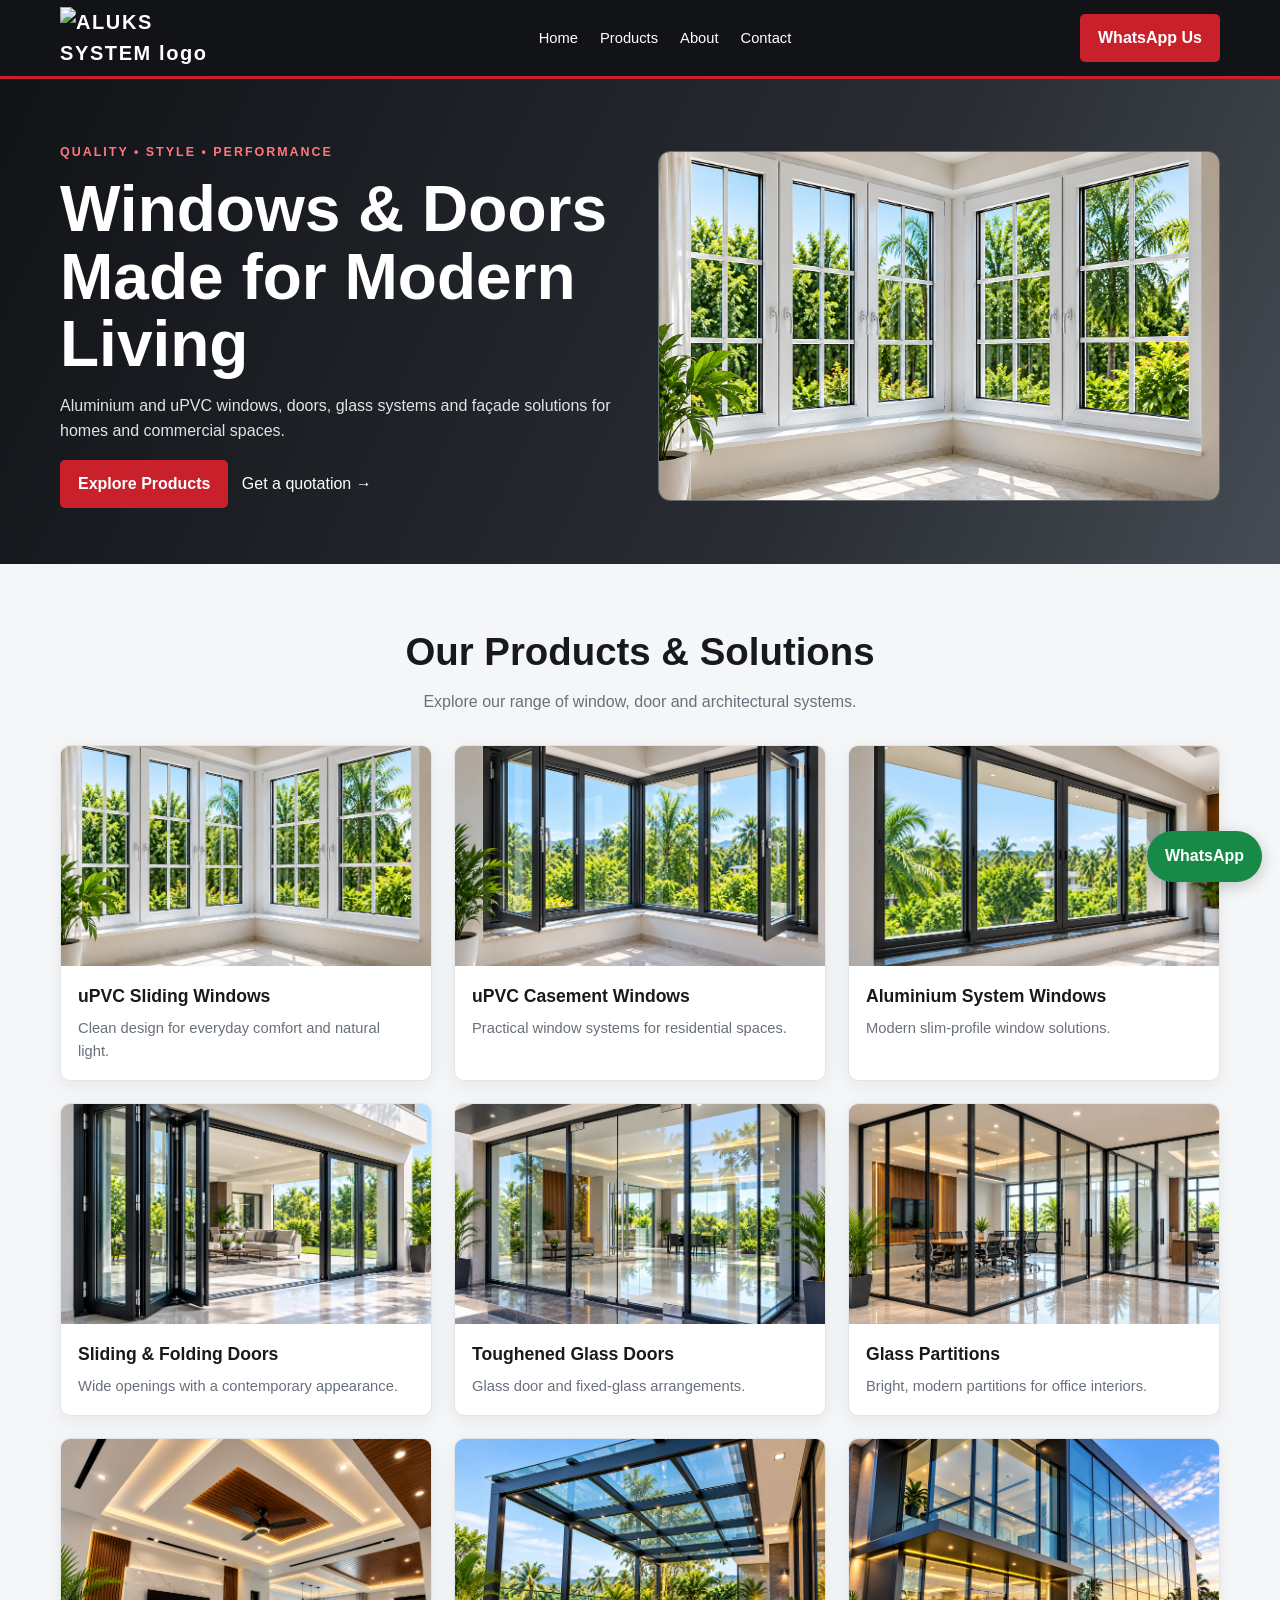
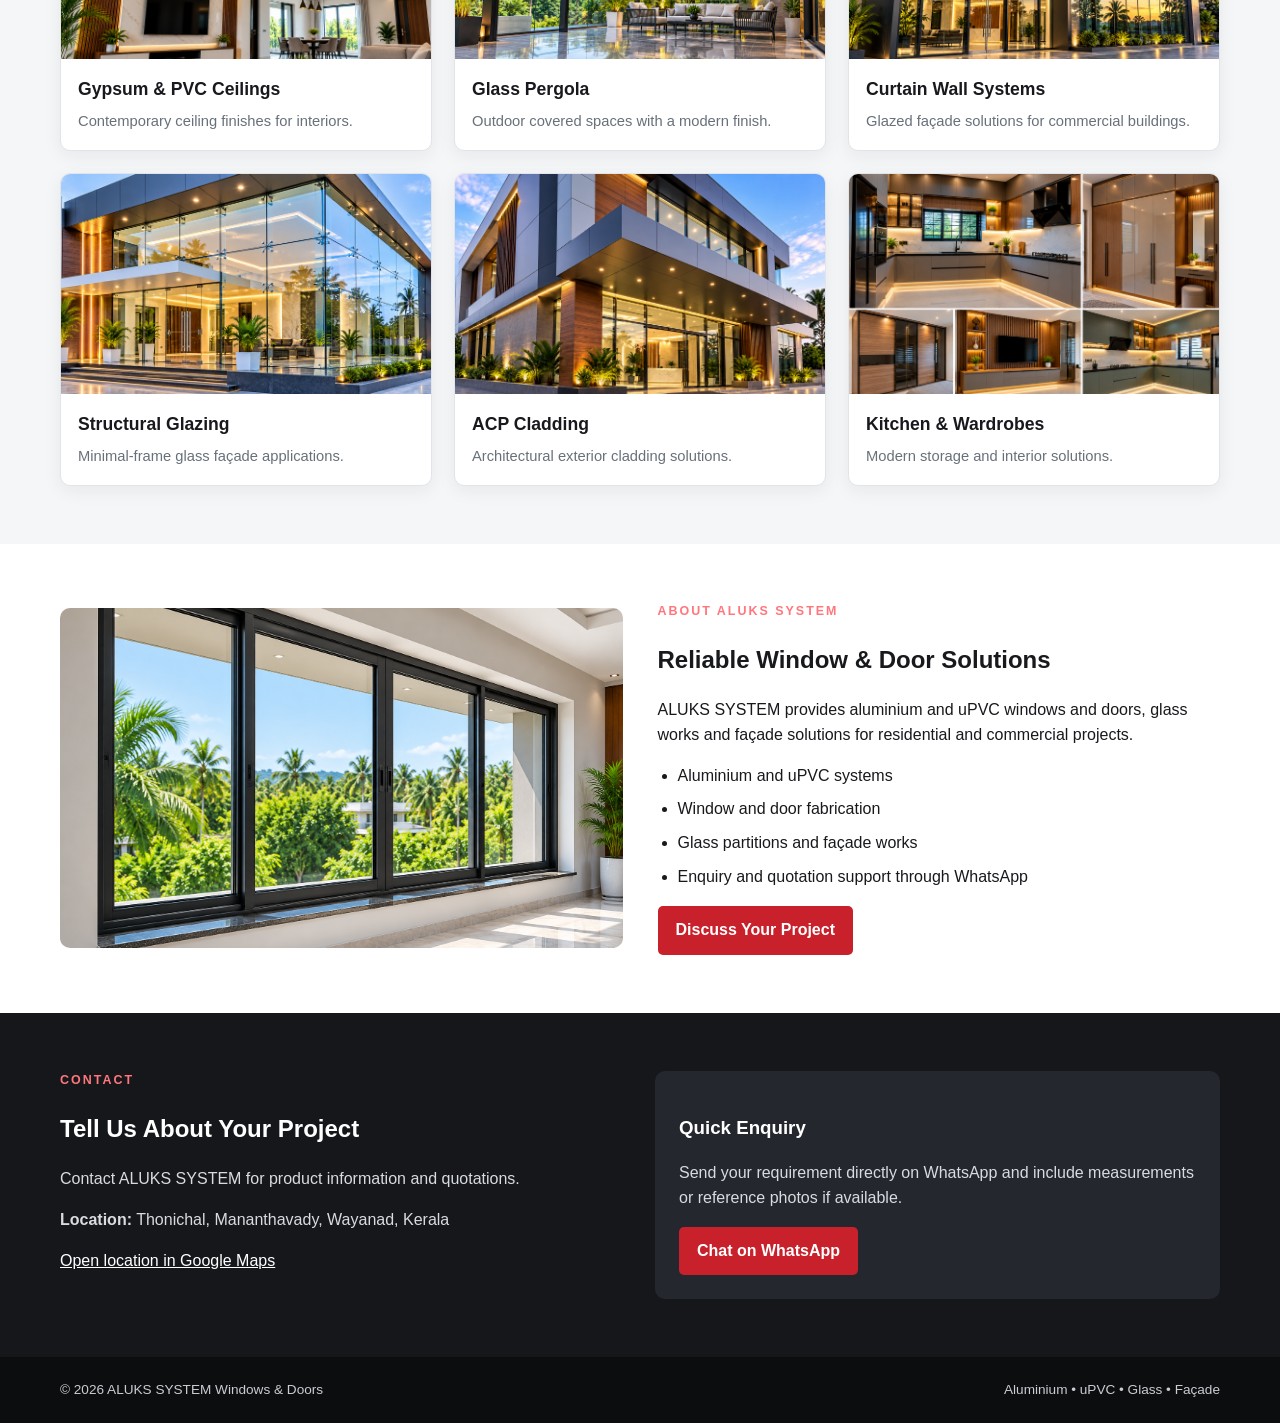
==== commit 7df3cbac: "Fix HTML formatting and update image paths" ====
--- a/index.html
+++ b/index.html
@@ -1,58 +1,56 @@
 <!doctype html>
-
-<html lang="en">  
-<head>  
-<meta charset="utf-8">  
-<meta name="viewport" content="width=device-width, initial-scale=1">  
-<meta name="description" content="ALUKS SYSTEM Windows & Doors — aluminium and uPVC windows, doors, glass partitions and façade solutions in Wayanad, Kerala.">  
-<title>ALUKS SYSTEM | Windows & Doors</title>  
-<style>  
-:root{--ink:#17191d;--red:#c8212b;--silver:#e9ecef;--muted:#68707a}  
-*{box-sizing:border-box}html{scroll-behavior:smooth}body{margin:0;font-family:Arial,Helvetica,sans-serif;color:var(--ink);background:#fff;line-height:1.55}  
-a{color:inherit;text-decoration:none}.wrap{width:min(1160px,92%);margin:auto}  
-header{background:#111317;color:#fff;position:sticky;top:0;z-index:10;border-bottom:3px solid var(--red)}  
-.nav{min-height:76px;display:flex;align-items:center;justify-content:space-between;gap:20px}.brand{font-size:1.25rem;font-weight:900;letter-spacing:1.6px}.brand span{color:#d5d9de}.brand small{display:block;font-size:.68rem;font-weight:500;letter-spacing:2px;color:#c7cbd0}  
-nav{display:flex;gap:22px;align-items:center;font-size:.92rem}nav a:hover{color:#ff7379}  
-.btn{display:inline-block;background:var(--red);color:#fff;padding:12px 18px;border-radius:5px;font-weight:700;border:0}.btn:hover{background:#a81922}  
-.hero{background:linear-gradient(115deg,#111317,#292d33 65%,#464c54);color:white;padding:64px 0 56px}.hero-grid{display:grid;grid-template-columns:1fr 1fr;align-items:center;gap:36px}.eyebrow{color:#ff777d;font-weight:800;letter-spacing:2px;text-transform:uppercase;font-size:.78rem}.hero h1{font-size:clamp(2.2rem,5vw,4rem);line-height:1.05;margin:14px 0}.hero p{color:#e0e3e7;max-width:560px}.hero-photo{width:100%;height:350px;object-fit:cover;border-radius:12px;border:1px solid #646a72}  
-section{padding:58px 0}.section-head{text-align:center;margin-bottom:30px}.section-head h2{font-size:clamp(1.7rem,3vw,2.4rem);margin:0 0 8px}.section-head p{color:var(--muted);margin:0}.products{background:#f5f6f7}.grid{display:grid;grid-template-columns:repeat(3,1fr);gap:22px}.card{background:white;border:1px solid #e1e4e8;border-radius:10px;overflow:hidden;box-shadow:0 5px 18px #151a2210}.card img{display:block;width:100%;height:220px;object-fit:cover;background:#e9ecef}.card-body{padding:17px}.card h3{margin:0 0 7px;font-size:1.1rem}.card p{margin:0;color:var(--muted);font-size:.92rem}  
-.about-grid{display:grid;grid-template-columns:1fr 1fr;gap:35px;align-items:center}.about-grid img{width:100%;height:340px;object-fit:cover;border-radius:10px}.ticks{padding-left:20px}.ticks li{margin:9px 0}.contact{background:#15171b;color:white}.contact-grid{display:grid;grid-template-columns:1fr 1fr;gap:30px}.contact p{color:#d8dbe0}.contact .panel{background:#24272d;padding:24px;border-radius:10px}.contact a:not(.btn){color:#fff;text-decoration:underline}  
-footer{background:#0c0d0f;color:#c9cdd2;padding:22px 0;font-size:.85rem}.foot{display:flex;justify-content:space-between;gap:16px;flex-wrap:wrap}  
-.float-wa{position:fixed;right:18px;bottom:18px;background:#178a48;color:white;border-radius:30px;padding:13px 18px;font-weight:800;box-shadow:0 4px 16px #0003;z-index:20}  
-@media(max-width:800px){.hero-grid,.about-grid,.contact-grid{grid-template-columns:1fr}.hero{padding:42px 0}.hero-photo{height:260px}.grid{grid-template-columns:repeat(2,1fr)}nav{gap:12px;font-size:.82rem}.nav{flex-wrap:wrap;padding:12px 0}}  
-@media(max-width:540px){.grid{grid-template-columns:1fr}.card img{height:240px}nav{width:100%;justify-content:space-between;flex-wrap:wrap}.hero-photo{height:220px}}  
-</style>  
-</head>  
-<body>  
-<header><div class="wrap nav">  
-<a class="brand" href="#home"><img src="logo.png" alt="ALUKS SYSTEM logo" style="display:block;width:190px;max-width:42vw;height:auto"></a>  
-<nav><a href="#home">Home</a><a href="#products">Products</a><a href="#about">About</a><a href="#contact">Contact</a></nav>  
-<a class="btn" href="https://wa.me/919847987173?text=Hello%20ALUKS%20SYSTEM%2C%20I%20need%20a%20quotation." target="_blank" rel="noopener">WhatsApp Us</a>  
-</div></header>  
-<main>  
-<section class="hero" id="home"><div class="wrap hero-grid">  
-<div><div class="eyebrow">Quality • Style • Performance</div><h1>Windows &amp; Doors<br>Made for Modern Living</h1><p>Aluminium and uPVC windows, doors, glass systems and façade solutions for homes and commercial spaces.</p><a class="btn" href="#products">Explore Products</a> &nbsp; <a href="#contact">Get a quotation →</a></div>  
-<img class="hero-photo" src="aluks- Upvc sliding .png" alt="uPVC sliding windows">  
-</div></section>  
-<section class="products" id="products"><div class="wrap"><div class="section-head"><h2>Our Products &amp; Solutions</h2><p>Explore our range of window, door and architectural systems.</p></div>  
-<div class="grid">  
-<article class="card"><img src="aluks- Upvc sliding .png" alt="uPVC sliding windows"><div class="card-body"><h3>uPVC Sliding Windows</h3><p>Clean design for everyday comfort and natural light.</p></div></article>  
-<article class="card"><img src="aluks- R40,45,50 casement .png" alt="uPVC casement windows"><div class="card-body"><h3>uPVC Casement Windows</h3><p>Practical window systems for residential spaces.</p></div></article>  
-<article class="card"><img src="aluks-system windows .png" alt="Aluminium system windows"><div class="card-body"><h3>Aluminium System Windows</h3><p>Modern slim-profile window solutions.</p></div></article>  
-<article class="card"><img src="aluks- sliding folding .png" alt="Aluminium sliding and folding doors"><div class="card-body"><h3>Sliding &amp; Folding Doors</h3><p>Wide openings with a contemporary appearance.</p></div></article>  
-<article class="card"><img src="aluks-12mm Toughened fix& door .png" alt="Toughened glass door"><div class="card-body"><h3>Toughened Glass Doors</h3><p>Glass door and fixed-glass arrangements.</p></div></article>  
-<article class="card"><img src="aluks- slim partition .png" alt="Slim aluminium glass partition"><div class="card-body"><h3>Glass Partitions</h3><p>Bright, modern partitions for office interiors.</p></div></article>  
-<article class="card"><img src="aluks- Gypsum ceiling .png" alt="Gypsum ceiling interior"><div class="card-body"><h3>Gypsum &amp; PVC Ceilings</h3><p>Contemporary ceiling finishes for interiors.</p></div></article>  
-<article class="card"><img src="aluks- Paragola .png" alt="Glass pergola"><div class="card-body"><h3>Glass Pergola</h3><p>Outdoor covered spaces with a modern finish.</p></div></article>  
-<article class="card"><img src="aluks- curtain wall system.png" alt="Curtain wall façade"><div class="card-body"><h3>Curtain Wall Systems</h3><p>Glazed façade solutions for commercial buildings.</p></div></article>  
-<article class="card"><img src="aluks-structural glazing.png" alt="Structural glazing façade"><div class="card-body"><h3>Structural Glazing</h3><p>Minimal-frame glass façade applications.</p></div></article>  
-<article class="card"><img src="aluks- acp cladding .png" alt="ACP cladding exterior"><div class="card-body"><h3>ACP Cladding</h3><p>Architectural exterior cladding solutions.</p></div></article>  
-<article class="card"><img src="aluks-kitchen-wardrobe.png" alt="Kitchen and wardrobe interior"><div class="card-body"><h3>Kitchen &amp; Wardrobes</h3><p>Modern storage and interior solutions.</p></div></article>  
-</div></div></section>  
-<section id="about"><div class="wrap about-grid"><img src="aluks-system windows .png" alt="Aluminium window system"><div><div class="eyebrow">About ALUKS SYSTEM</div><h2>Reliable Window &amp; Door Solutions</h2><p>ALUKS SYSTEM provides aluminium and uPVC windows and doors, glass works and façade solutions for residential and commercial projects.</p><ul class="ticks"><li>Aluminium and uPVC systems</li><li>Window and door fabrication</li><li>Glass partitions and façade works</li><li>Enquiry and quotation support through WhatsApp</li></ul><a class="btn" href="https://wa.me/919847987173?text=Hello%20ALUKS%20SYSTEM%2C%20please%20contact%20me." target="_blank" rel="noopener">Discuss Your Project</a></div></div></section>  
-<section class="contact" id="contact"><div class="wrap contact-grid"><div><div class="eyebrow">Contact</div><h2>Tell Us About Your Project</h2><p>Contact ALUKS SYSTEM for product information and quotations.</p><p><strong>Location:</strong> Thonichal, Mananthavady, Wayanad, Kerala</p><p><a href="https://maps.app.goo.gl/h94ntwJsvuQndtbC9" target="_blank" rel="noopener">Open location in Google Maps</a></p></div><div class="panel"><h3>Quick Enquiry</h3><p>Send your requirement directly on WhatsApp and include measurements or reference photos if available.</p><a class="btn" href="https://wa.me/919847987173?text=Hello%20ALUKS%20SYSTEM%2C%20I%20would%20like%20a%20quotation." target="_blank" rel="noopener">Chat on WhatsApp</a></div></div></section>  
-</main>  
-<footer><div class="wrap foot"><span>© 2026 ALUKS SYSTEM Windows &amp; Doors</span><span>Aluminium • uPVC • Glass • Façade</span></div></footer>  
-<a class="float-wa" href="https://wa.me/919847987173?text=Hello%20ALUKS%20SYSTEM" target="_blank" rel="noopener">WhatsApp</a>  
-</body></html>  
-ഇതാ +<html lang="en">
+<head>
+<meta charset="utf-8">
+<meta name="viewport" content="width=device-width, initial-scale=1">
+<meta name="description" content="ALUKS SYSTEM Windows & Doors — aluminium and uPVC windows, doors, glass partitions and façade solutions in Wayanad, Kerala.">
+<title>ALUKS SYSTEM | Windows & Doors</title>
+<style>
+:root{--ink:#17191d;--red:#c8212b;--silver:#e9ecef;--muted:#68707a}
+*{box-sizing:border-box}html{scroll-behavior:smooth}body{margin:0;font-family:Arial,Helvetica,sans-serif;color:var(--ink);background:#fff;line-height:1.55}
+a{color:inherit;text-decoration:none}.wrap{width:min(1160px,92%);margin:auto}
+header{background:#111317;color:#fff;position:sticky;top:0;z-index:10;border-bottom:3px solid var(--red)}
+.nav{min-height:76px;display:flex;align-items:center;justify-content:space-between;gap:20px}.brand{font-size:1.25rem;font-weight:900;letter-spacing:1.6px}.brand span{color:#d5d9de}.brand small{display:block;font-size:.68rem;font-weight:500;letter-spacing:2px;color:#c7cbd0}
+nav{display:flex;gap:22px;align-items:center;font-size:.92rem}nav a:hover{color:#ff7379}
+.btn{display:inline-block;background:var(--red);color:#fff;padding:12px 18px;border-radius:5px;font-weight:700;border:0}.btn:hover{background:#a81922}
+.hero{background:linear-gradient(115deg,#111317,#292d33 65%,#464c54);color:white;padding:64px 0 56px}.hero-grid{display:grid;grid-template-columns:1fr 1fr;align-items:center;gap:36px}.eyebrow{color:#ff777d;font-weight:800;letter-spacing:2px;text-transform:uppercase;font-size:.78rem}.hero h1{font-size:clamp(2.2rem,5vw,4rem);line-height:1.05;margin:14px 0}.hero p{color:#e0e3e7;max-width:560px}.hero-photo{width:100%;height:350px;object-fit:cover;border-radius:12px;border:1px solid #646a72}
+section{padding:58px 0}.section-head{text-align:center;margin-bottom:30px}.section-head h2{font-size:clamp(1.7rem,3vw,2.4rem);margin:0 0 8px}.section-head p{color:var(--muted);margin:0}.products{background:#f5f6f7}.grid{display:grid;grid-template-columns:repeat(3,1fr);gap:22px}.card{background:white;border:1px solid #e1e4e8;border-radius:10px;overflow:hidden;box-shadow:0 5px 18px #151a2210}.card img{display:block;width:100%;height:220px;object-fit:cover;background:#e9ecef}.card-body{padding:17px}.card h3{margin:0 0 7px;font-size:1.1rem}.card p{margin:0;color:var(--muted);font-size:.92rem}
+.about-grid{display:grid;grid-template-columns:1fr 1fr;gap:35px;align-items:center}.about-grid img{width:100%;height:340px;object-fit:cover;border-radius:10px}.ticks{padding-left:20px}.ticks li{margin:9px 0}.contact{background:#15171b;color:white}.contact-grid{display:grid;grid-template-columns:1fr 1fr;gap:30px}.contact p{color:#d8dbe0}.contact .panel{background:#24272d;padding:24px;border-radius:10px}.contact a:not(.btn){color:#fff;text-decoration:underline}
+footer{background:#0c0d0f;color:#c9cdd2;padding:22px 0;font-size:.85rem}.foot{display:flex;justify-content:space-between;gap:16px;flex-wrap:wrap}
+.float-wa{position:fixed;right:18px;bottom:18px;background:#178a48;color:white;border-radius:30px;padding:13px 18px;font-weight:800;box-shadow:0 4px 16px #0003;z-index:20}
+@media(max-width:800px){.hero-grid,.about-grid,.contact-grid{grid-template-columns:1fr}.hero{padding:42px 0}.hero-photo{height:260px}.grid{grid-template-columns:repeat(2,1fr)}nav{gap:12px;font-size:.82rem}.nav{flex-wrap:wrap;padding:12px 0}}
+@media(max-width:540px){.grid{grid-template-columns:1fr}.card img{height:240px}nav{width:100%;justify-content:space-between;flex-wrap:wrap}.hero-photo{height:220px}}
+</style>
+</head>
+<body>
+<header><div class="wrap nav">
+<a class="brand" href="#home"><img src="logo.png" alt="ALUKS SYSTEM logo" style="display:block;width:190px;max-width:42vw;height:auto"></a>
+<nav><a href="#home">Home</a><a href="#products">Products</a><a href="#about">About</a><a href="#contact">Contact</a></nav>
+<a class="btn" href="https://wa.me/919847987173?text=Hello%20ALUKS%20SYSTEM%2C%20I%20need%20a%20quotation." target="_blank" rel="noopener">WhatsApp Us</a>
+</div></header>
+<main>
+<section class="hero" id="home"><div class="wrap hero-grid">
+<div><div class="eyebrow">Quality • Style • Performance</div><h1>Windows &amp; Doors<br>Made for Modern Living</h1><p>Aluminium and uPVC windows, doors, glass systems and façade solutions for homes and commercial spaces.</p><a class="btn" href="#products">Explore Products</a> &nbsp; <a href="#contact">Get a quotation →</a></div>
+<img class="hero-photo" src="images/aluks- Upvc sliding .png" alt="uPVC sliding windows" onerror="this.onerror=null;this.src='https://placehold.co/800x600?text=ALUKS+SYSTEM'">
+</div></section>
+<section class="products" id="products"><div class="wrap"><div class="section-head"><h2>Our Products &amp; Solutions</h2><p>Explore our range of window, door and architectural systems.</p></div>
+<div class="grid">
+<article class="card"><img src="images/aluks- Upvc sliding .png" alt="uPVC sliding windows" onerror="this.onerror=null;this.src='https://placehold.co/800x600?text=ALUKS+SYSTEM'"><div class="card-body"><h3>uPVC Sliding Windows</h3><p>Clean design for everyday comfort and natural light.</p></div></article>
+<article class="card"><img src="images/aluks- R40,45,50 casement .png" alt="uPVC casement windows" onerror="this.onerror=null;this.src='https://placehold.co/800x600?text=ALUKS+SYSTEM'"><div class="card-body"><h3>uPVC Casement Windows</h3><p>Practical window systems for residential spaces.</p></div></article>
+<article class="card"><img src="images/aluks-system windows .png" alt="Aluminium system windows" onerror="this.onerror=null;this.src='https://placehold.co/800x600?text=ALUKS+SYSTEM'"><div class="card-body"><h3>Aluminium System Windows</h3><p>Modern slim-profile window solutions.</p></div></article>
+<article class="card"><img src="images/aluks- sliding folding .png" alt="Aluminium sliding and folding doors" onerror="this.onerror=null;this.src='https://placehold.co/800x600?text=ALUKS+SYSTEM'"><div class="card-body"><h3>Sliding &amp; Folding Doors</h3><p>Wide openings with a contemporary appearance.</p></div></article>
+<article class="card"><img src="images/aluks-12mm Toughened fix&amp; door .png" alt="Toughened glass door" onerror="this.onerror=null;this.src='https://placehold.co/800x600?text=ALUKS+SYSTEM'"><div class="card-body"><h3>Toughened Glass Doors</h3><p>Glass door and fixed-glass arrangements.</p></div></article>
+<article class="card"><img src="images/aluks- slim partition .png" alt="Slim aluminium glass partition" onerror="this.onerror=null;this.src='https://placehold.co/800x600?text=ALUKS+SYSTEM'"><div class="card-body"><h3>Glass Partitions</h3><p>Bright, modern partitions for office interiors.</p></div></article>
+<article class="card"><img src="images/aluks- Gypsum ceiling .png" alt="Gypsum ceiling interior" onerror="this.onerror=null;this.src='https://placehold.co/800x600?text=ALUKS+SYSTEM'"><div class="card-body"><h3>Gypsum &amp; PVC Ceilings</h3><p>Contemporary ceiling finishes for interiors.</p></div></article>
+<article class="card"><img src="images/aluks- Paragola .png" alt="Glass pergola" onerror="this.onerror=null;this.src='https://placehold.co/800x600?text=ALUKS+SYSTEM'"><div class="card-body"><h3>Glass Pergola</h3><p>Outdoor covered spaces with a modern finish.</p></div></article>
+<article class="card"><img src="images/aluks- curtain wall system.png" alt="Curtain wall façade" onerror="this.onerror=null;this.src='https://placehold.co/800x600?text=ALUKS+SYSTEM'"><div class="card-body"><h3>Curtain Wall Systems</h3><p>Glazed façade solutions for commercial buildings.</p></div></article>
+<article class="card"><img src="images/aluks-structural glazing.png" alt="Structural glazing façade" onerror="this.onerror=null;this.src='https://placehold.co/800x600?text=ALUKS+SYSTEM'"><div class="card-body"><h3>Structural Glazing</h3><p>Minimal-frame glass façade applications.</p></div></article>
+<article class="card"><img src="images/aluks- acp cladding .png" alt="ACP cladding exterior" onerror="this.onerror=null;this.src='https://placehold.co/800x600?text=ALUKS+SYSTEM'"><div class="card-body"><h3>ACP Cladding</h3><p>Architectural exterior cladding solutions.</p></div></article>
+<article class="card"><img src="images/aluks-kitchen-wardrobe.png" alt="Kitchen and wardrobe interior" onerror="this.onerror=null;this.src='https://placehold.co/800x600?text=ALUKS+SYSTEM'"><div class="card-body"><h3>Kitchen &amp; Wardrobes</h3><p>Modern storage and interior solutions.</p></div></article>
+</div></div></section>
+<section id="about"><div class="wrap about-grid"><img src="images/aluks-system windows .png" alt="Aluminium window system" onerror="this.onerror=null;this.src='https://placehold.co/800x600?text=ALUKS+SYSTEM'"><div><div class="eyebrow">About ALUKS SYSTEM</div><h2>Reliable Window &amp; Door Solutions</h2><p>ALUKS SYSTEM provides aluminium and uPVC windows and doors, glass works and façade solutions for residential and commercial projects.</p><ul class="ticks"><li>Aluminium and uPVC systems</li><li>Window and door fabrication</li><li>Glass partitions and façade works</li><li>Enquiry and quotation support through WhatsApp</li></ul><a class="btn" href="https://wa.me/919847987173?text=Hello%20ALUKS%20SYSTEM%2C%20please%20contact%20me." target="_blank" rel="noopener">Discuss Your Project</a></div></div></section>
+<section class="contact" id="contact"><div class="wrap contact-grid"><div><div class="eyebrow">Contact</div><h2>Tell Us About Your Project</h2><p>Contact ALUKS SYSTEM for product information and quotations.</p><p><strong>Location:</strong> Thonichal, Mananthavady, Wayanad, Kerala</p><p><a href="https://maps.app.goo.gl/h94ntwJsvuQndtbC9" target="_blank" rel="noopener">Open location in Google Maps</a></p></div><div class="panel"><h3>Quick Enquiry</h3><p>Send your requirement directly on WhatsApp and include measurements or reference photos if available.</p><a class="btn" href="https://wa.me/919847987173?text=Hello%20ALUKS%20SYSTEM%2C%20I%20would%20like%20a%20quotation." target="_blank" rel="noopener">Chat on WhatsApp</a></div></div></section>
+</main>
+<footer><div class="wrap foot"><span>© 2026 ALUKS SYSTEM Windows &amp; Doors</span><span>Aluminium • uPVC • Glass • Façade</span></div></footer>
+<a class="float-wa" href="https://wa.me/919847987173?text=Hello%20ALUKS%20SYSTEM" target="_blank" rel="noopener">WhatsApp</a>
+</body></html>
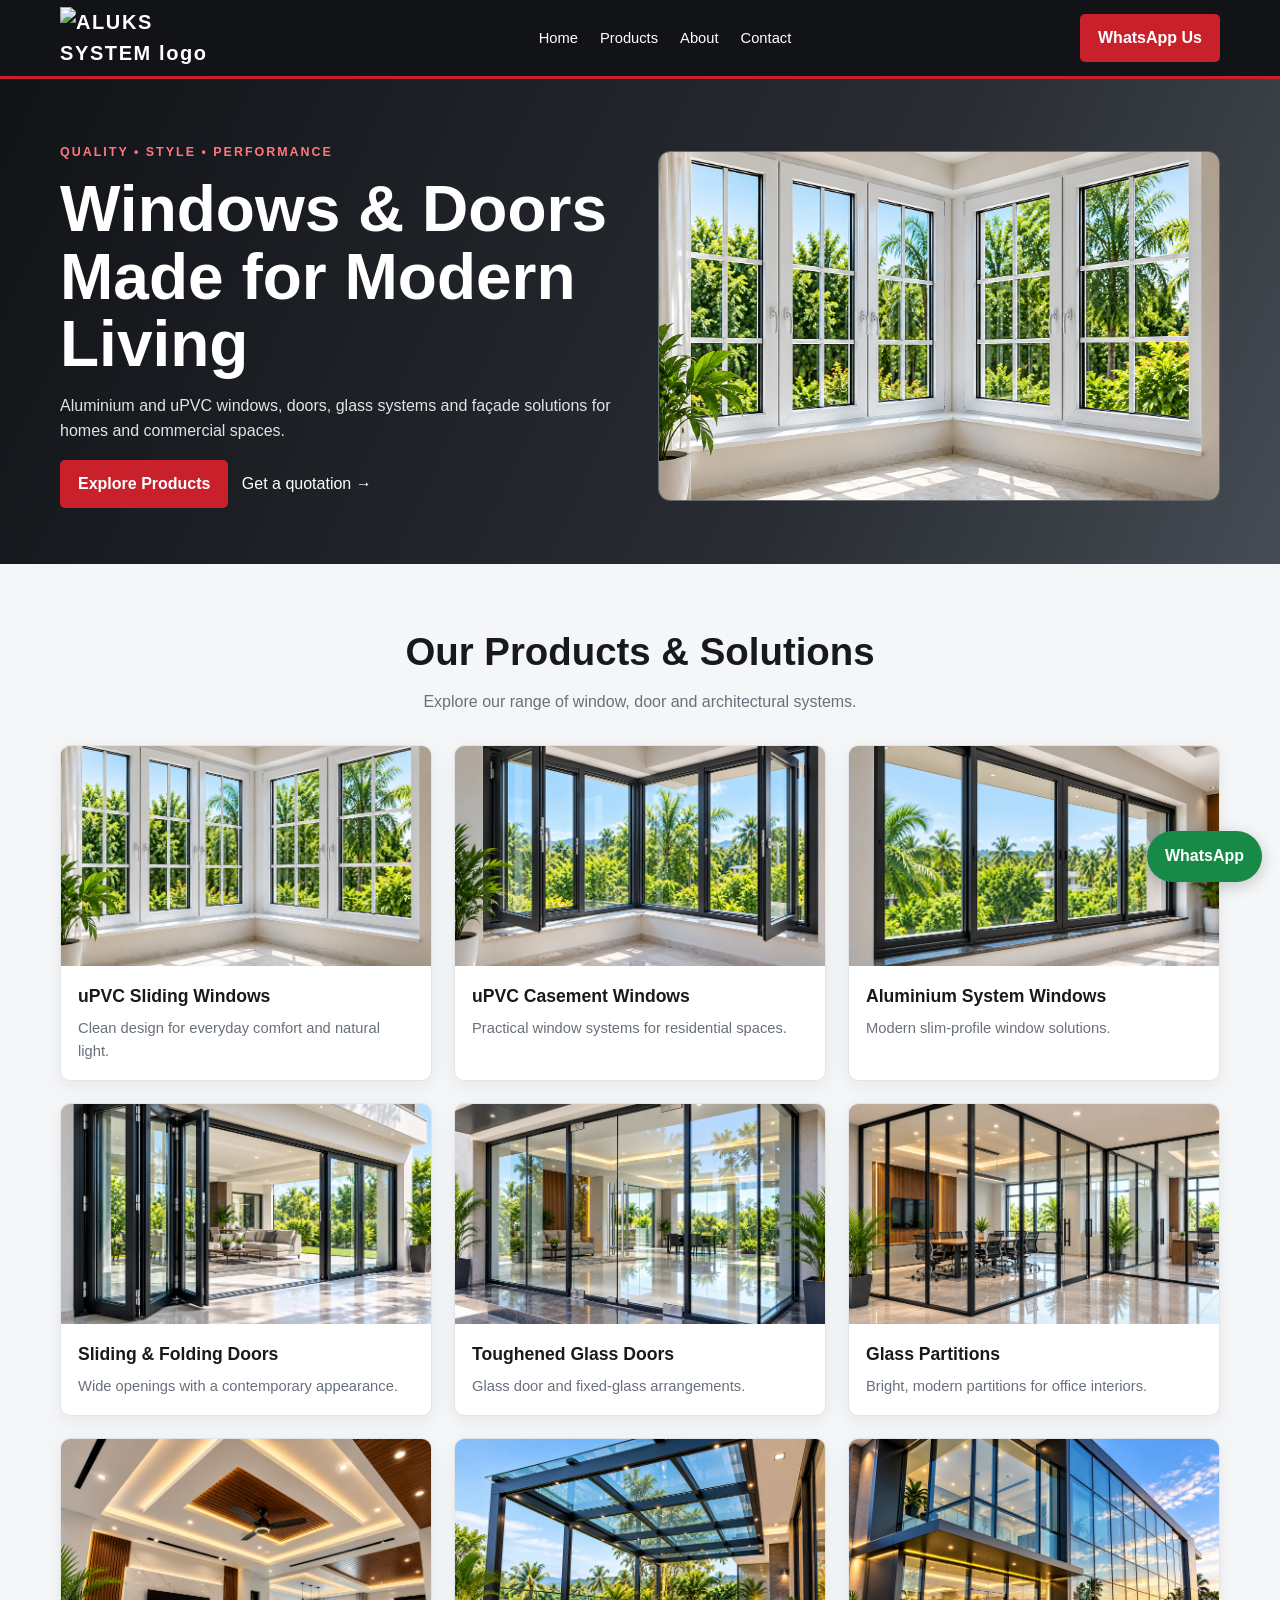
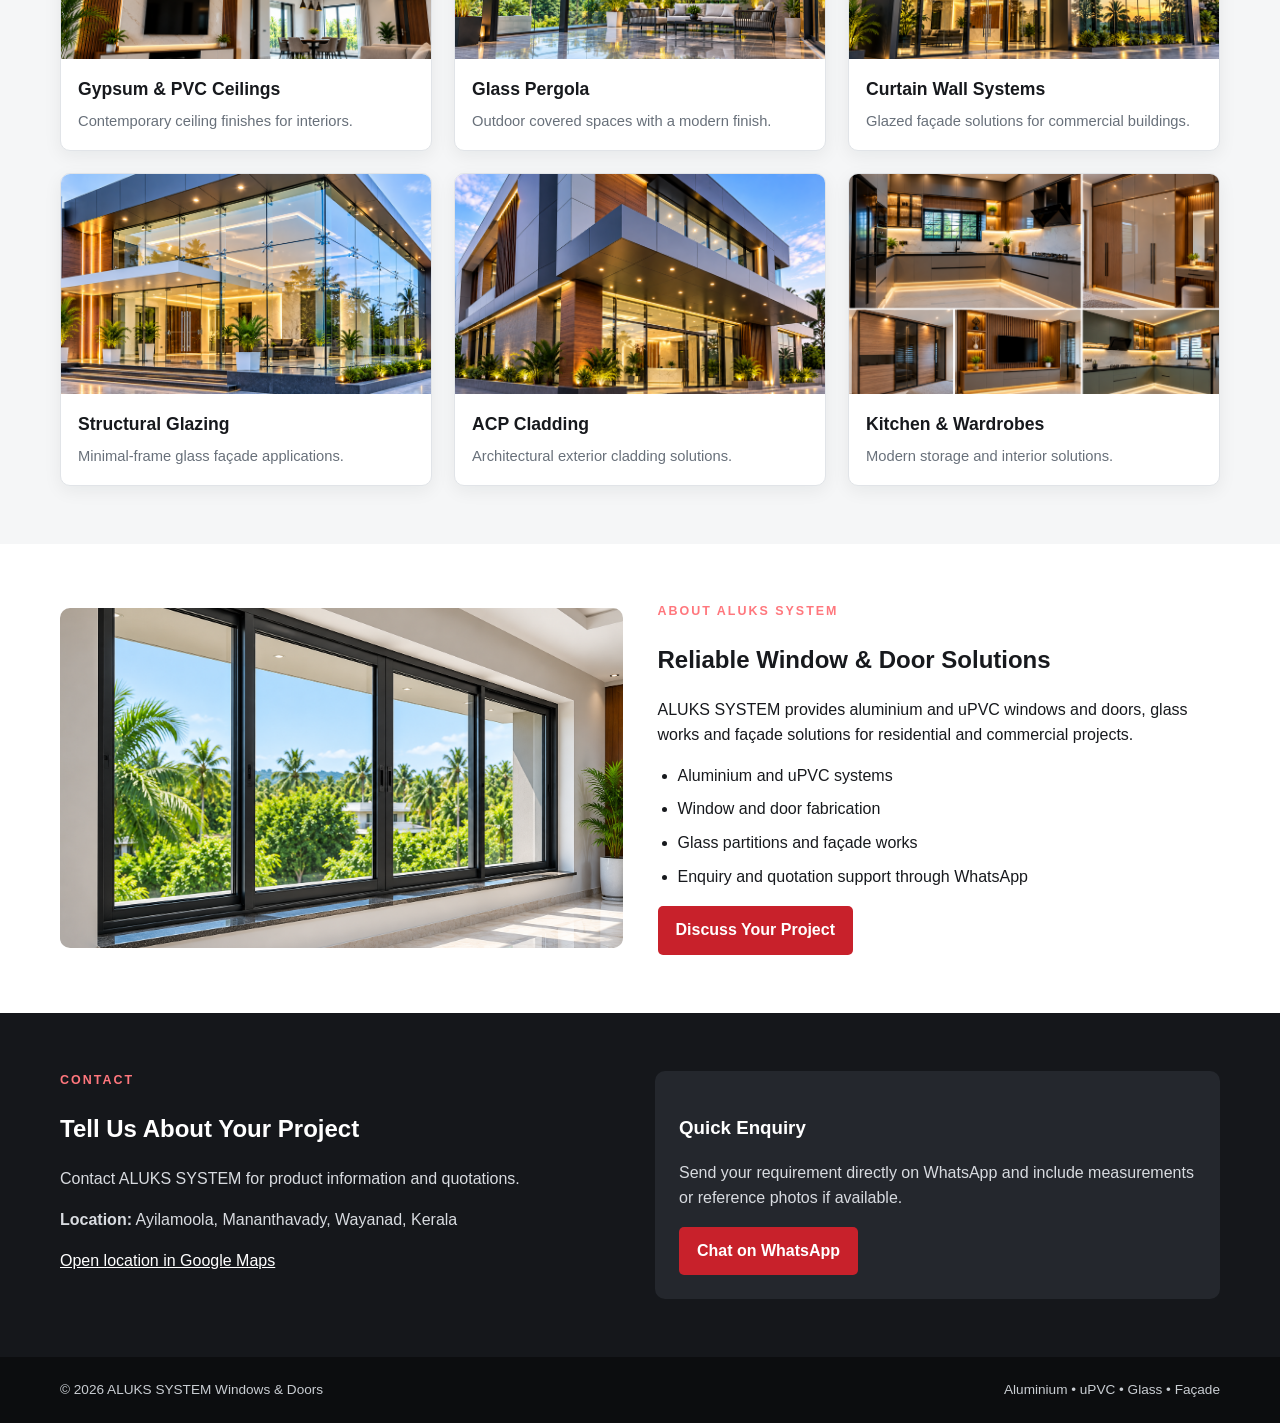
==== commit bf2ab229: "Modify contact section with new address Updated contact section with new location details." ====
--- a/index.html
+++ b/index.html
@@ -24,7 +24,7 @@
 </head>
 <body>
 <header><div class="wrap nav">
-<a class="brand" href="#home"><img src="logo.png" alt="ALUKS SYSTEM logo" style="display:block;width:190px;max-width:42vw;height:auto"></a>
+<a class="brand" href="#home"><img src="images/logo.png" alt="ALUKS SYSTEM logo" style="display:block;width:190px;max-width:42vw;height:auto"></a>
 <nav><a href="#home">Home</a><a href="#products">Products</a><a href="#about">About</a><a href="#contact">Contact</a></nav>
 <a class="btn" href="https://wa.me/919847987173?text=Hello%20ALUKS%20SYSTEM%2C%20I%20need%20a%20quotation." target="_blank" rel="noopener">WhatsApp Us</a>
 </div></header>
@@ -49,7 +49,7 @@
 <article class="card"><img src="images/aluks-kitchen-wardrobe.png" alt="Kitchen and wardrobe interior" onerror="this.onerror=null;this.src='https://placehold.co/800x600?text=ALUKS+SYSTEM'"><div class="card-body"><h3>Kitchen &amp; Wardrobes</h3><p>Modern storage and interior solutions.</p></div></article>
 </div></div></section>
 <section id="about"><div class="wrap about-grid"><img src="images/aluks-system windows .png" alt="Aluminium window system" onerror="this.onerror=null;this.src='https://placehold.co/800x600?text=ALUKS+SYSTEM'"><div><div class="eyebrow">About ALUKS SYSTEM</div><h2>Reliable Window &amp; Door Solutions</h2><p>ALUKS SYSTEM provides aluminium and uPVC windows and doors, glass works and façade solutions for residential and commercial projects.</p><ul class="ticks"><li>Aluminium and uPVC systems</li><li>Window and door fabrication</li><li>Glass partitions and façade works</li><li>Enquiry and quotation support through WhatsApp</li></ul><a class="btn" href="https://wa.me/919847987173?text=Hello%20ALUKS%20SYSTEM%2C%20please%20contact%20me." target="_blank" rel="noopener">Discuss Your Project</a></div></div></section>
-<section class="contact" id="contact"><div class="wrap contact-grid"><div><div class="eyebrow">Contact</div><h2>Tell Us About Your Project</h2><p>Contact ALUKS SYSTEM for product information and quotations.</p><p><strong>Location:</strong> Thonichal, Mananthavady, Wayanad, Kerala</p><p><a href="https://maps.app.goo.gl/h94ntwJsvuQndtbC9" target="_blank" rel="noopener">Open location in Google Maps</a></p></div><div class="panel"><h3>Quick Enquiry</h3><p>Send your requirement directly on WhatsApp and include measurements or reference photos if available.</p><a class="btn" href="https://wa.me/919847987173?text=Hello%20ALUKS%20SYSTEM%2C%20I%20would%20like%20a%20quotation." target="_blank" rel="noopener">Chat on WhatsApp</a></div></div></section>
+<section class="contact" id="contact"><div class="wrap contact-grid"><div><div class="eyebrow">Contact</div><h2>Tell Us About Your Project</h2><p>Contact ALUKS SYSTEM for product information and quotations.</p><p><strong>Location:</strong> Ayilamoola, Mananthavady, Wayanad, Kerala</p><p><a href="https://maps.app.goo.gl/h94ntwJsvuQndtbC9" target="_blank" rel="noopener">Open location in Google Maps</a></p></div><div class="panel"><h3>Quick Enquiry</h3><p>Send your requirement directly on WhatsApp and include measurements or reference photos if available.</p><a class="btn" href="https://wa.me/919847987173?text=Hello%20ALUKS%20SYSTEM%2C%20I%20would%20like%20a%20quotation." target="_blank" rel="noopener">Chat on WhatsApp</a></div></div></section>
 </main>
 <footer><div class="wrap foot"><span>© 2026 ALUKS SYSTEM Windows &amp; Doors</span><span>Aluminium • uPVC • Glass • Façade</span></div></footer>
 <a class="float-wa" href="https://wa.me/919847987173?text=Hello%20ALUKS%20SYSTEM" target="_blank" rel="noopener">WhatsApp</a>
